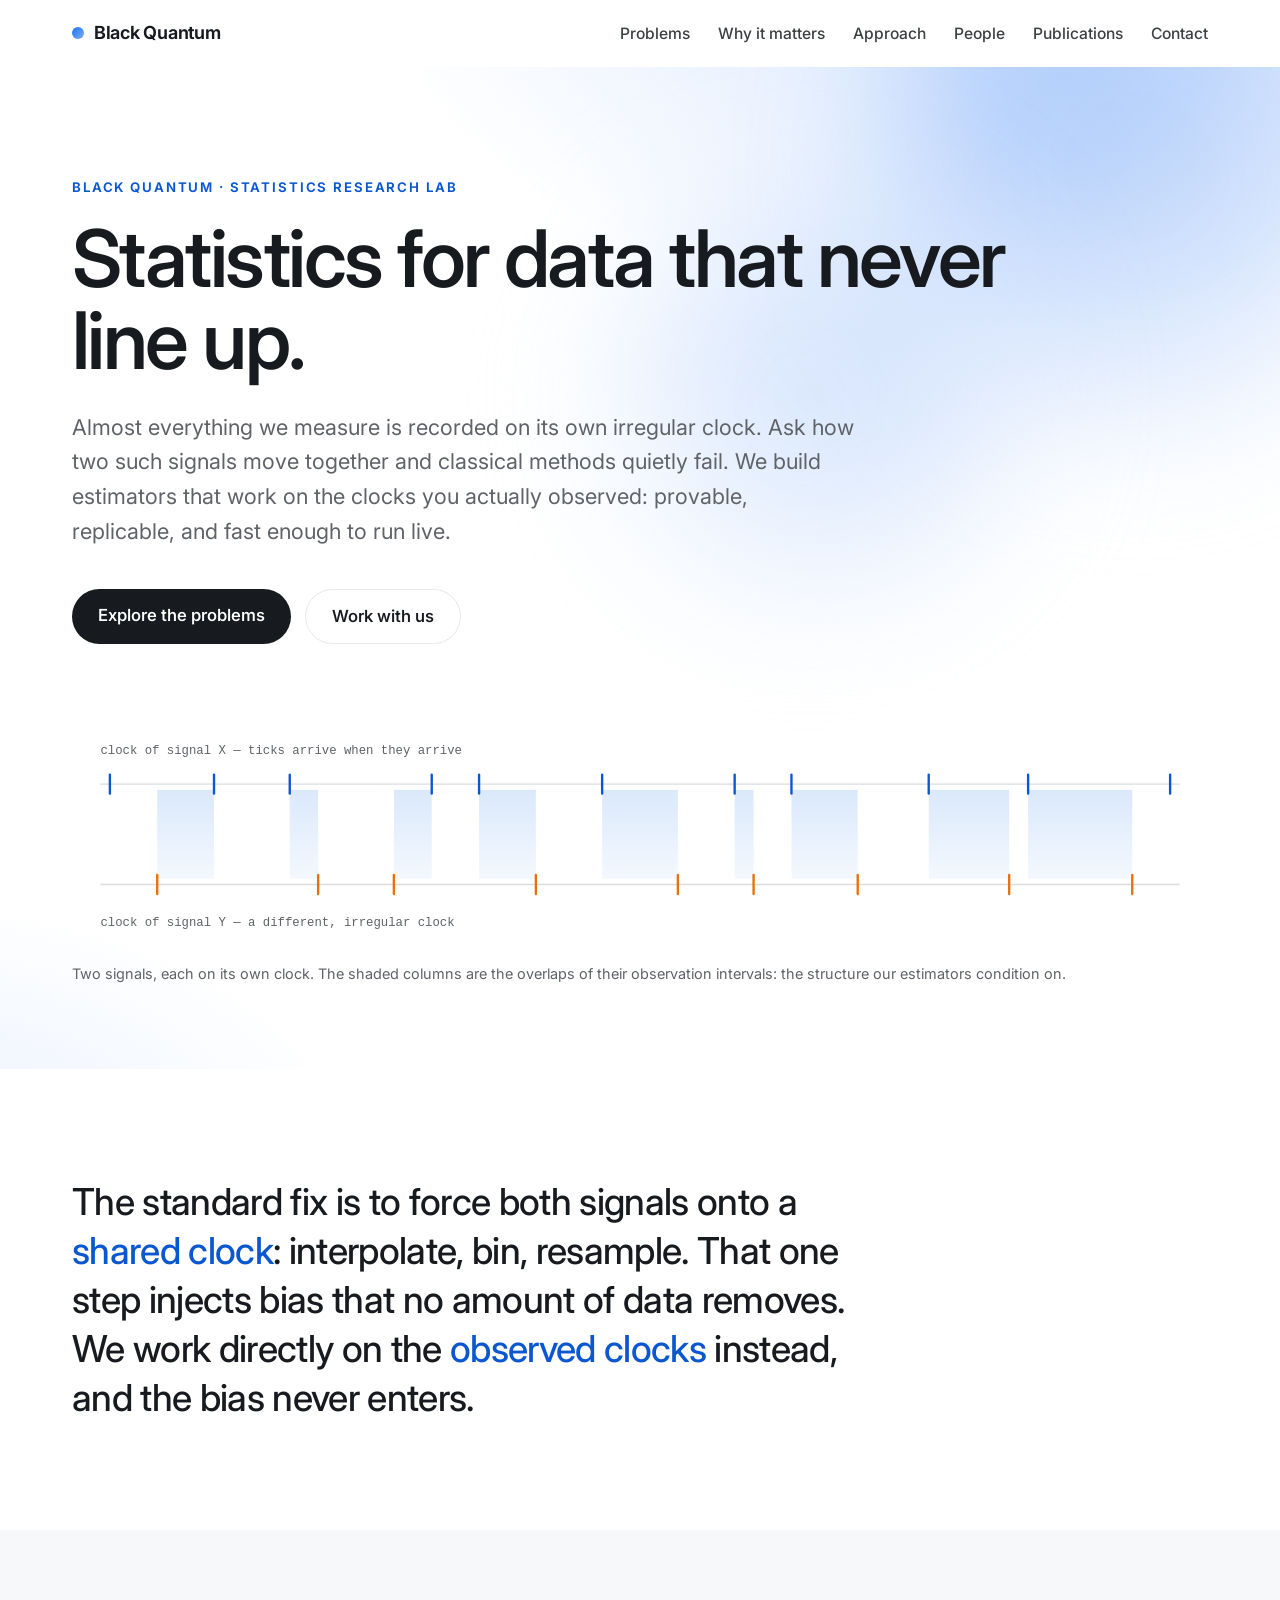
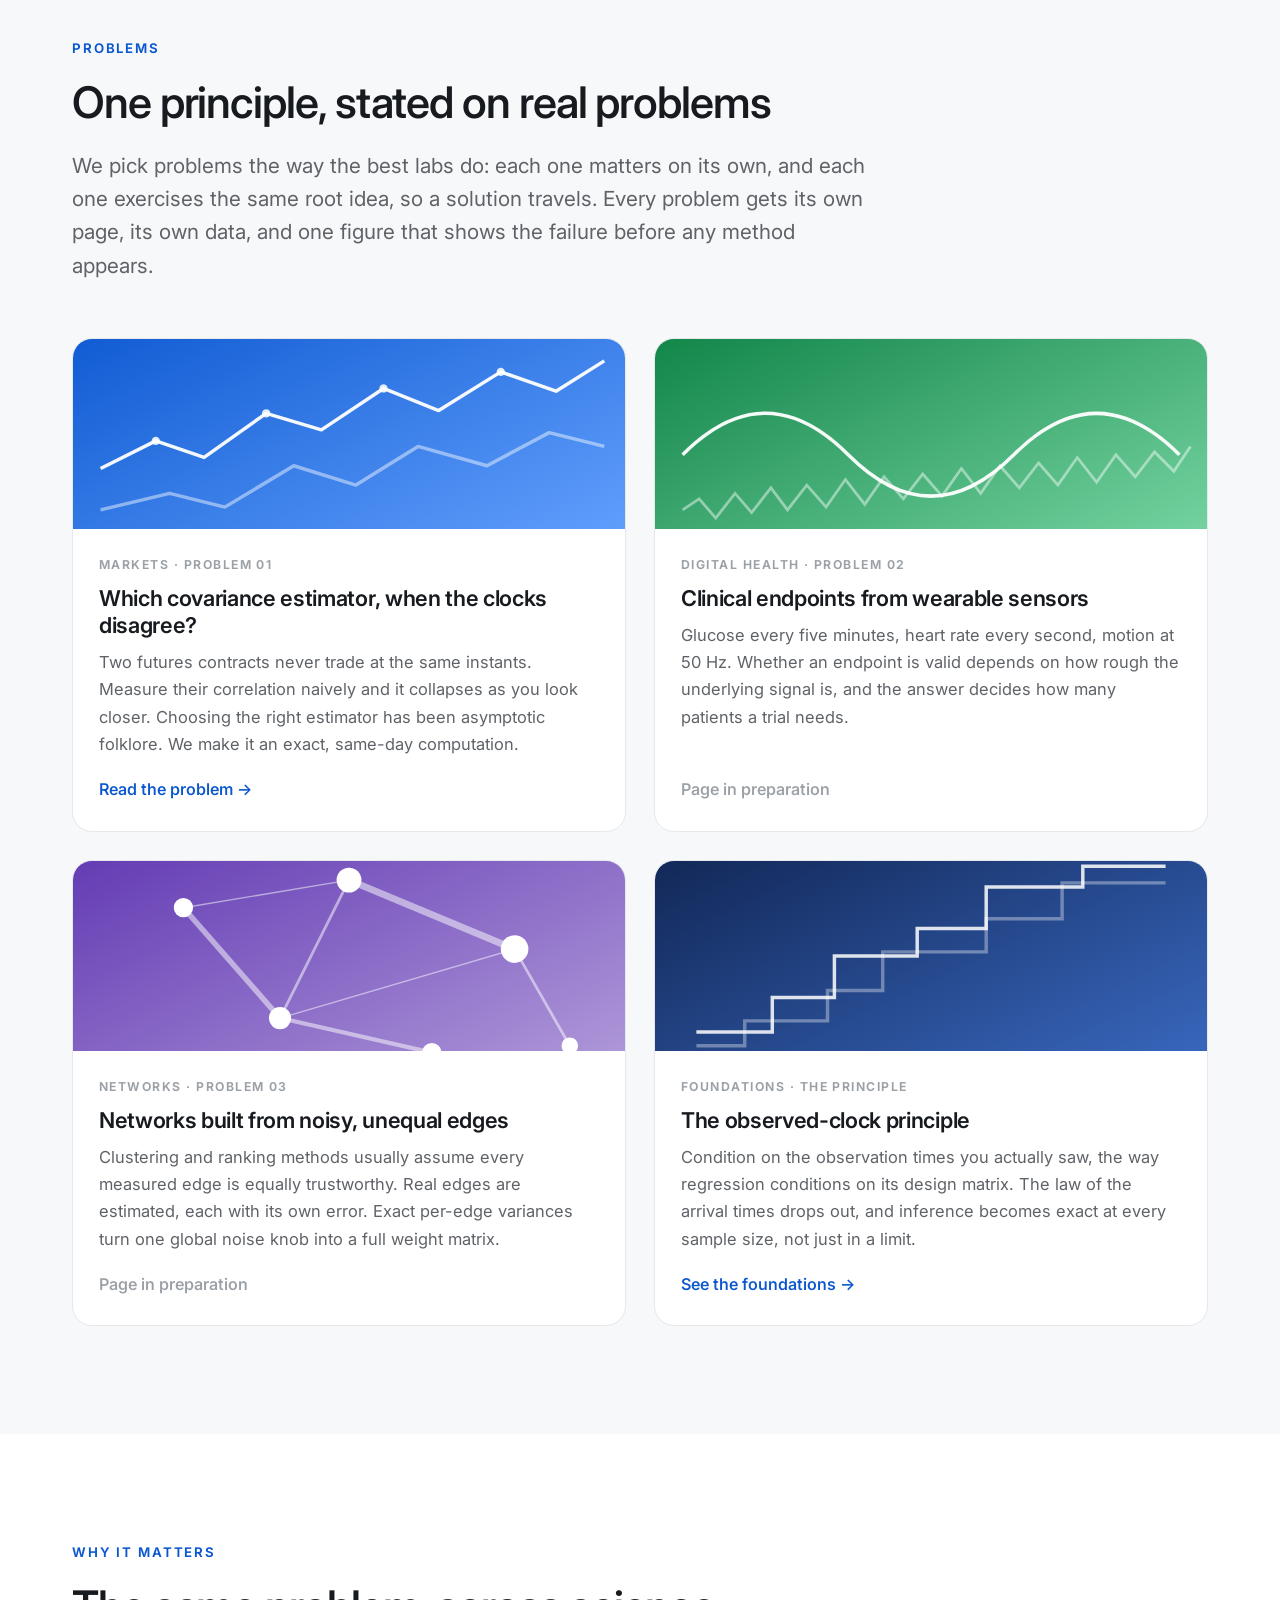
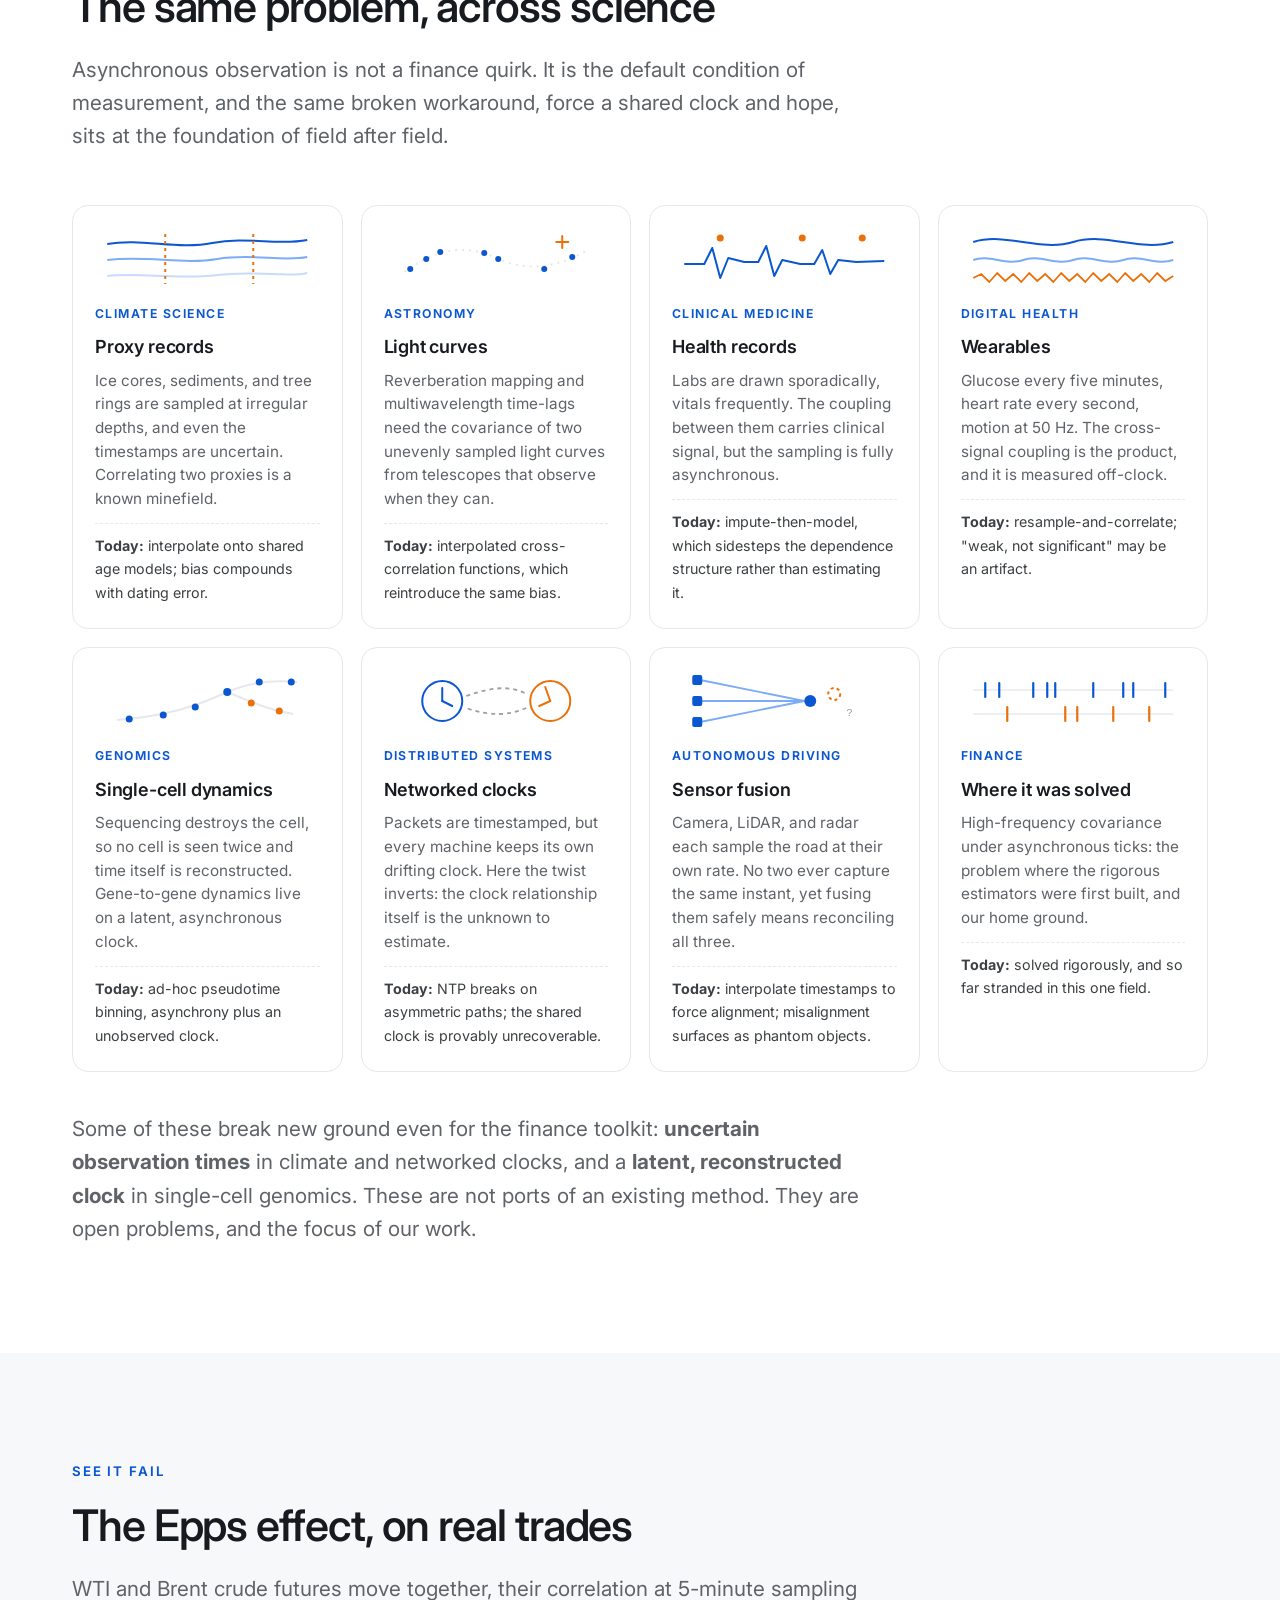
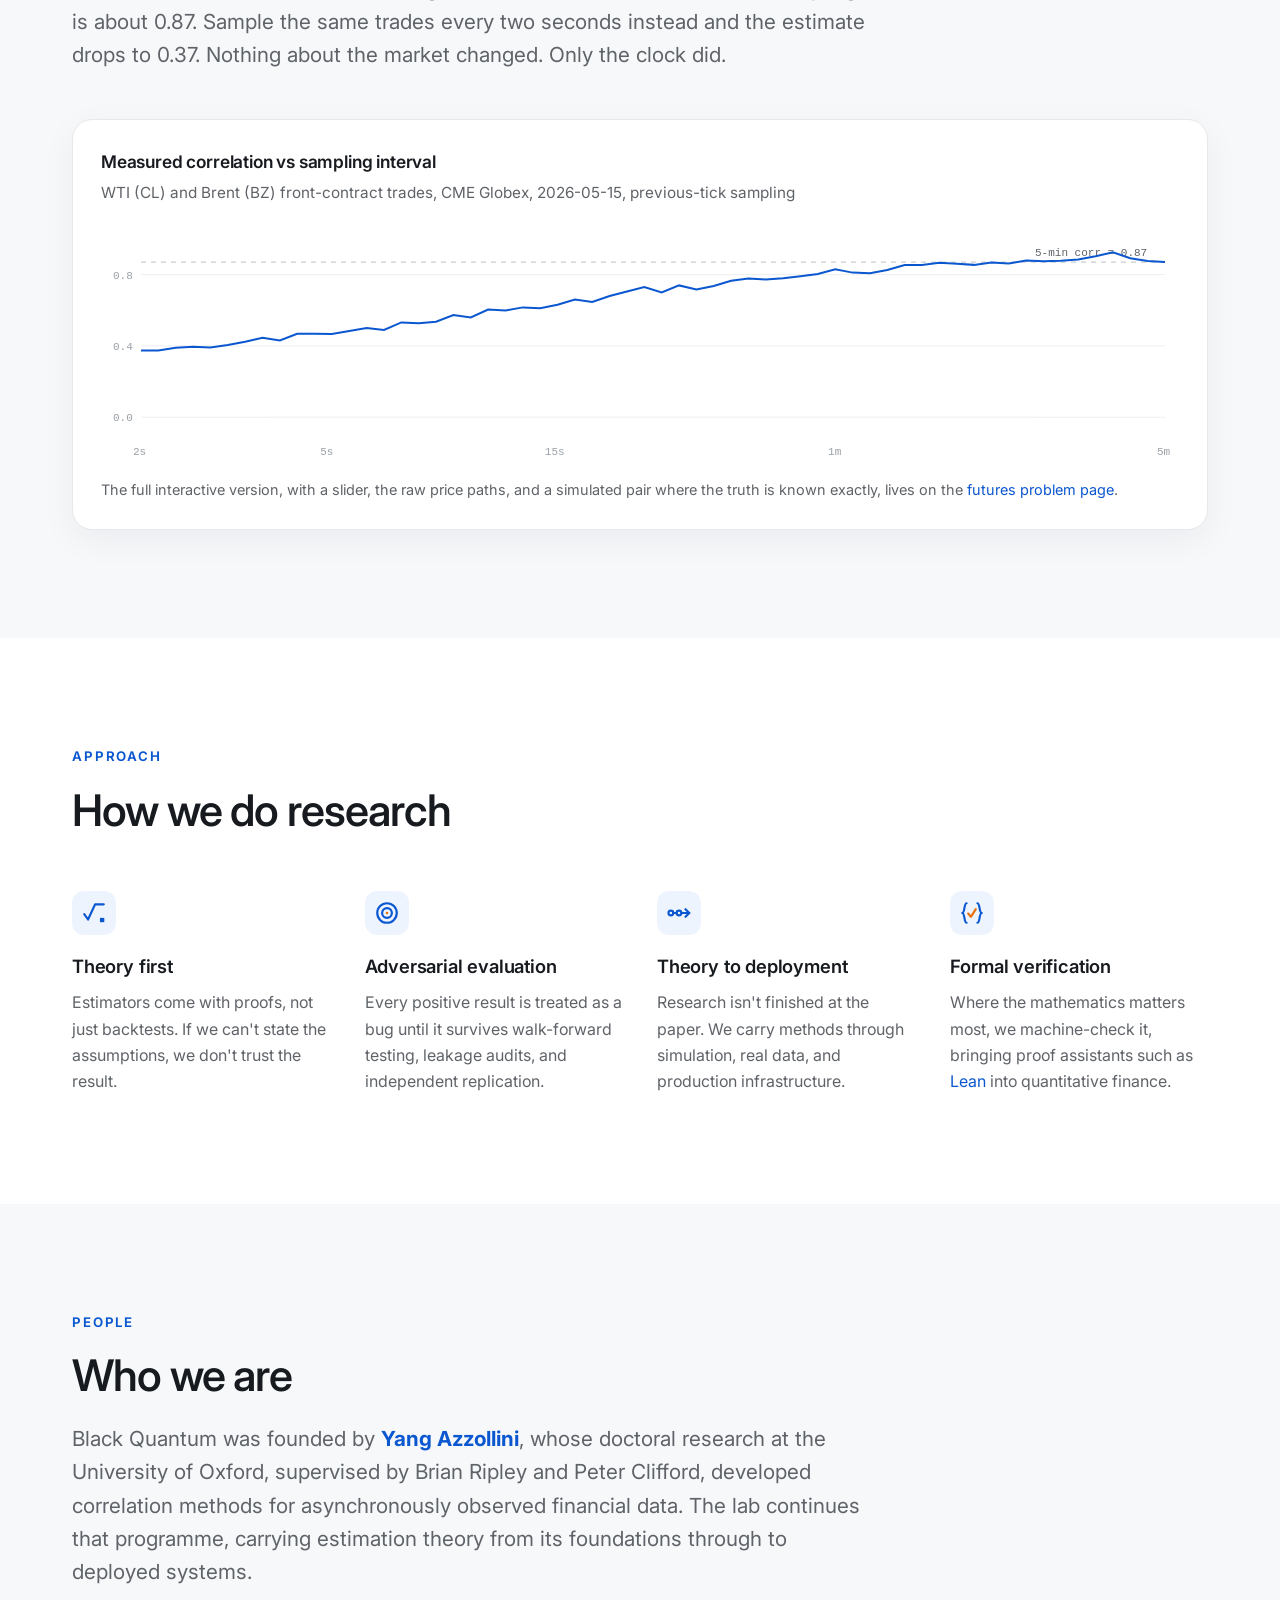
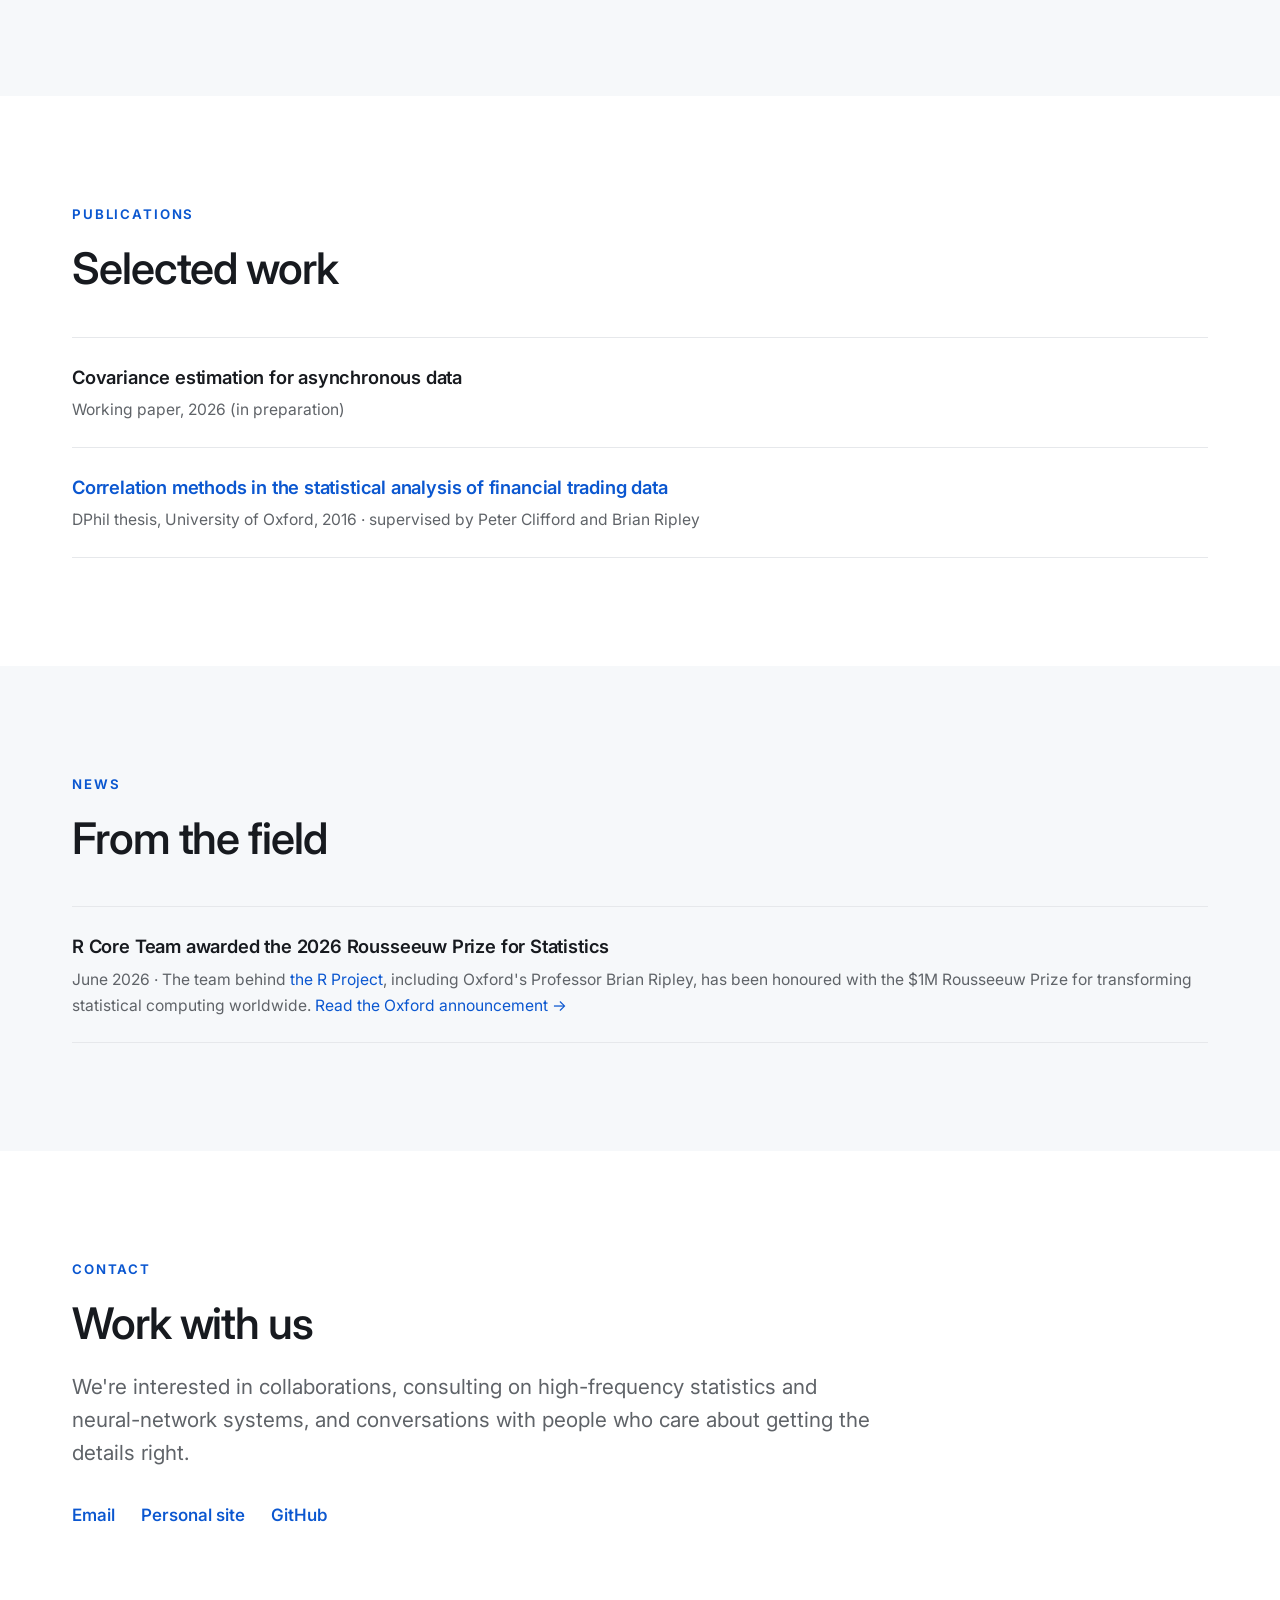
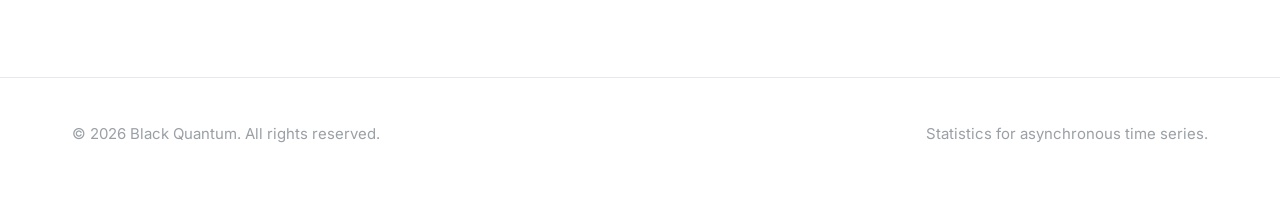
==== index.html @ 9cf01a2d "Add DeepMind-style imagery throughout Homepage: animated gradient hero, spot illustrations on all ei" ====
<!DOCTYPE html>
<html lang="en">
<head>
<meta charset="UTF-8">
<meta name="viewport" content="width=device-width, initial-scale=1.0">
<meta name="color-scheme" content="light">
<title>Black Quantum — Statistics for asynchronous time series</title>
<meta name="description" content="Black Quantum is a statistics research and deployment lab. We build estimators for data that never line up: provable, replicable, and fast enough to run live.">
<link rel="preconnect" href="https://fonts.googleapis.com">
<link rel="preconnect" href="https://fonts.gstatic.com" crossorigin>
<link href="https://fonts.googleapis.com/css2?family=Inter:wght@400;500;600;700&display=swap" rel="stylesheet">
<link rel="stylesheet" href="/style.css">
</head>
<body>

<nav class="site" id="topnav">
  <div class="bar">
    <a class="logo" href="/"><span class="dot"></span>Black Quantum</a>
    <ul>
      <li><a href="#problems">Problems</a></li>
      <li><a href="#domains">Why it matters</a></li>
      <li><a href="#approach">Approach</a></li>
      <li><a href="#people">People</a></li>
      <li><a href="#publications">Publications</a></li>
      <li><a href="#contact">Contact</a></li>
    </ul>
  </div>
</nav>

<header class="hero">
  <div class="blob b1"></div>
  <div class="blob b2"></div>
  <div class="wrap">
    <div class="kicker">Black Quantum · Statistics research lab</div>
    <h1 class="display">Statistics for data that never line up.</h1>
    <p class="sub">
      Almost everything we measure is recorded on its own irregular clock. Ask how two
      such signals move together and classical methods quietly fail. We build estimators
      that work on the clocks you actually observed: provable, replicable, and fast
      enough to run live.
    </p>
    <div class="cta-row">
      <a class="btn primary" href="#problems">Explore the problems</a>
      <a class="btn ghost" href="#contact">Work with us</a>
    </div>

    <figure class="hero-figure" aria-label="Two observation clocks with irregular ticks and their overlap structure">
      <svg viewBox="0 0 1200 250" xmlns="http://www.w3.org/2000/svg" role="img">
        <defs>
          <linearGradient id="band" x1="0" y1="0" x2="0" y2="1">
            <stop offset="0" stop-color="#1a73e8" stop-opacity="0.16"/>
            <stop offset="1" stop-color="#1a73e8" stop-opacity="0.05"/>
          </linearGradient>
        </defs>
        <!-- overlap bands (the observed design Γ) -->
        <g>
          <rect x="90"  y="78" width="60"  height="94" fill="url(#band)"/>
          <rect x="230" y="78" width="30"  height="94" fill="url(#band)"/>
          <rect x="340" y="78" width="40"  height="94" fill="url(#band)"/>
          <rect x="430" y="78" width="60"  height="94" fill="url(#band)"/>
          <rect x="560" y="78" width="80"  height="94" fill="url(#band)"/>
          <rect x="700" y="78" width="20"  height="94" fill="url(#band)"/>
          <rect x="760" y="78" width="70"  height="94" fill="url(#band)"/>
          <rect x="905" y="78" width="85"  height="94" fill="url(#band)"/>
          <rect x="1010" y="78" width="110" height="94" fill="url(#band)"/>
        </g>
        <!-- clock X -->
        <line x1="30" y1="72" x2="1170" y2="72" stroke="#dadce0" stroke-width="1.5"/>
        <g stroke="#0b57d0" stroke-width="2.5" stroke-linecap="round">
          <line x1="40" y1="62" x2="40" y2="82"/><line x1="150" y1="62" x2="150" y2="82"/>
          <line x1="230" y1="62" x2="230" y2="82"/><line x1="380" y1="62" x2="380" y2="82"/>
          <line x1="430" y1="62" x2="430" y2="82"/><line x1="560" y1="62" x2="560" y2="82"/>
          <line x1="700" y1="62" x2="700" y2="82"/><line x1="760" y1="62" x2="760" y2="82"/>
          <line x1="905" y1="62" x2="905" y2="82"/><line x1="1010" y1="62" x2="1010" y2="82"/>
          <line x1="1160" y1="62" x2="1160" y2="82"/>
        </g>
        <!-- clock Y -->
        <line x1="30" y1="178" x2="1170" y2="178" stroke="#dadce0" stroke-width="1.5"/>
        <g stroke="#e8710a" stroke-width="2.5" stroke-linecap="round">
          <line x1="90" y1="168" x2="90" y2="188"/><line x1="260" y1="168" x2="260" y2="188"/>
          <line x1="340" y1="168" x2="340" y2="188"/><line x1="490" y1="168" x2="490" y2="188"/>
          <line x1="640" y1="168" x2="640" y2="188"/><line x1="720" y1="168" x2="720" y2="188"/>
          <line x1="830" y1="168" x2="830" y2="188"/><line x1="990" y1="168" x2="990" y2="188"/>
          <line x1="1120" y1="168" x2="1120" y2="188"/>
        </g>
        <text x="30" y="40" font-size="13" fill="#5f6368" font-family="ui-monospace, Menlo, monospace">clock of signal X — ticks arrive when they arrive</text>
        <text x="30" y="222" font-size="13" fill="#5f6368" font-family="ui-monospace, Menlo, monospace">clock of signal Y — a different, irregular clock</text>
      </svg>
      <figcaption class="fig-note" style="margin-top:10px">
        Two signals, each on its own clock. The shaded columns are the overlaps of their
        observation intervals: the structure our estimators condition on.
      </figcaption>
    </figure>
  </div>
</header>

<main>

  <section class="block" id="mission">
    <div class="wrap">
      <p class="statement reveal">
        The standard fix is to force both signals onto a
        <span class="hl">shared clock</span>: interpolate, bin, resample.
        That one step injects bias that no amount of data removes.
        We work directly on the <span class="hl">observed clocks</span> instead,
        and the bias never enters.
      </p>
    </div>
  </section>

  <section class="block tint" id="problems">
    <div class="wrap">
      <div class="kicker reveal">Problems</div>
      <h2 class="section reveal">One principle, stated on real problems</h2>
      <p class="lede reveal">
        We pick problems the way the best labs do: each one matters on its own, and each
        one exercises the same root idea, so a solution travels. Every problem gets its
        own page, its own data, and one figure that shows the failure before any method
        appears.
      </p>
      <div class="problem-grid reveal-group">

        <a class="problem-card" href="/problems/futures.html">
          <div class="art">
            <svg viewBox="0 0 400 190" xmlns="http://www.w3.org/2000/svg" preserveAspectRatio="xMidYMid slice">
              <defs><linearGradient id="pa1" x1="0" y1="0" x2="1" y2="1">
                <stop offset="0" stop-color="#0b57d0"/><stop offset="1" stop-color="#66a3ff"/>
              </linearGradient></defs>
              <rect width="400" height="190" fill="url(#pa1)"/>
              <polyline points="20,120 60,100 95,112 140,80 180,92 225,62 265,78 310,50 350,64 385,42"
                fill="none" stroke="rgba(255,255,255,0.95)" stroke-width="2.5" stroke-linejoin="round"/>
              <polyline points="20,150 70,138 110,148 160,118 205,132 250,104 300,118 345,94 385,104"
                fill="none" stroke="rgba(255,255,255,0.45)" stroke-width="2.5" stroke-linejoin="round"/>
              <g fill="rgba(255,255,255,0.85)">
                <circle cx="60" cy="100" r="3"/><circle cx="140" cy="80" r="3"/>
                <circle cx="225" cy="62" r="3"/><circle cx="310" cy="50" r="3"/>
              </g>
            </svg>
          </div>
          <div class="body">
            <div class="tag">Markets · Problem 01</div>
            <h3>Which covariance estimator, when the clocks disagree?</h3>
            <p>Two futures contracts never trade at the same instants. Measure their
            correlation naively and it collapses as you look closer. Choosing the right
            estimator has been asymptotic folklore. We make it an exact, same-day computation.</p>
            <div class="go">Read the problem →</div>
          </div>
        </a>

        <a class="problem-card" href="#contact">
          <div class="art">
            <svg viewBox="0 0 400 190" xmlns="http://www.w3.org/2000/svg" preserveAspectRatio="xMidYMid slice">
              <defs><linearGradient id="pa2" x1="0" y1="0" x2="1" y2="1">
                <stop offset="0" stop-color="#0b8043"/><stop offset="1" stop-color="#7bd8a6"/>
              </linearGradient></defs>
              <rect width="400" height="190" fill="url(#pa2)"/>
              <path d="M20,110 C60,70 100,70 140,110 C180,150 220,150 260,110 C300,70 340,70 380,110"
                fill="none" stroke="rgba(255,255,255,0.95)" stroke-width="2.5"/>
              <polyline points="20,150 32,142 44,156 58,138 70,152 84,134 96,150 110,132 124,148 138,128 152,146 166,126 180,142 194,124 208,140 222,120 236,138 250,118 264,134 278,116 292,132 306,112 320,130 334,110 348,126 362,108 376,122 388,104"
                fill="none" stroke="rgba(255,255,255,0.45)" stroke-width="2"/>
            </svg>
          </div>
          <div class="body">
            <div class="tag">Digital health · Problem 02</div>
            <h3>Clinical endpoints from wearable sensors</h3>
            <p>Glucose every five minutes, heart rate every second, motion at 50 Hz.
            Whether an endpoint is valid depends on how rough the underlying signal is,
            and the answer decides how many patients a trial needs.</p>
            <div class="go soon">Page in preparation</div>
          </div>
        </a>

        <a class="problem-card" href="#contact">
          <div class="art">
            <svg viewBox="0 0 400 190" xmlns="http://www.w3.org/2000/svg" preserveAspectRatio="xMidYMid slice">
              <defs><linearGradient id="pa3" x1="0" y1="0" x2="1" y2="1">
                <stop offset="0" stop-color="#5e35b1"/><stop offset="1" stop-color="#b39ddb"/>
              </linearGradient></defs>
              <rect width="400" height="190" fill="url(#pa3)"/>
              <g stroke="rgba(255,255,255,0.5)">
                <line x1="80" y1="60" x2="200" y2="40" stroke-width="1"/>
                <line x1="80" y1="60" x2="150" y2="140" stroke-width="4"/>
                <line x1="200" y1="40" x2="150" y2="140" stroke-width="2"/>
                <line x1="200" y1="40" x2="320" y2="90" stroke-width="5"/>
                <line x1="150" y1="140" x2="320" y2="90" stroke-width="1"/>
                <line x1="320" y1="90" x2="360" y2="160" stroke-width="2"/>
                <line x1="150" y1="140" x2="260" y2="165" stroke-width="3"/>
              </g>
              <g fill="#fff">
                <circle cx="80" cy="60" r="7"/><circle cx="200" cy="40" r="9"/>
                <circle cx="150" cy="140" r="8"/><circle cx="320" cy="90" r="10"/>
                <circle cx="360" cy="160" r="6"/><circle cx="260" cy="165" r="7"/>
              </g>
            </svg>
          </div>
          <div class="body">
            <div class="tag">Networks · Problem 03</div>
            <h3>Networks built from noisy, unequal edges</h3>
            <p>Clustering and ranking methods usually assume every measured edge is equally
            trustworthy. Real edges are estimated, each with its own error. Exact per-edge
            variances turn one global noise knob into a full weight matrix.</p>
            <div class="go soon">Page in preparation</div>
          </div>
        </a>

        <a class="problem-card" href="#publications">
          <div class="art">
            <svg viewBox="0 0 400 190" xmlns="http://www.w3.org/2000/svg" preserveAspectRatio="xMidYMid slice">
              <defs><linearGradient id="pa4" x1="0" y1="0" x2="1" y2="1">
                <stop offset="0" stop-color="#0f2350"/><stop offset="1" stop-color="#3b6bc4"/>
              </linearGradient></defs>
              <rect width="400" height="190" fill="url(#pa4)"/>
              <g fill="none" stroke="rgba(255,255,255,0.85)" stroke-width="2.5">
                <path d="M30,150 h55 v-25 h45 v-30 h60 v-20 h50 v-30 h70 v-15 h60"/>
              </g>
              <g fill="none" stroke="rgba(255,255,255,0.35)" stroke-width="2.5">
                <path d="M30,160 h35 v-18 h60 v-22 h40 v-28 h75 v-24 h55 v-26 h75"/>
              </g>
            </svg>
          </div>
          <div class="body">
            <div class="tag">Foundations · The principle</div>
            <h3>The observed-clock principle</h3>
            <p>Condition on the observation times you actually saw, the way regression
            conditions on its design matrix. The law of the arrival times drops out, and
            inference becomes exact at every sample size, not just in a limit.</p>
            <div class="go">See the foundations →</div>
          </div>
        </a>

      </div>
    </div>
  </section>

  <section class="block" id="domains">
    <div class="wrap">
      <div class="kicker reveal">Why it matters</div>
      <h2 class="section reveal">The same problem, across science</h2>
      <p class="lede reveal">
        Asynchronous observation is not a finance quirk. It is the default condition of
        measurement, and the same broken workaround, force a shared clock and hope, sits
        at the foundation of field after field.
      </p>
      <div class="tile-grid reveal-group">
        <div class="tile">
          <div class="spot"><svg viewBox="0 0 200 62" xmlns="http://www.w3.org/2000/svg">
            <path d="M0,16 C35,10 70,22 105,15 C140,8 170,18 200,12" fill="none" stroke="#0b57d0" stroke-width="2"/>
            <path d="M0,32 C40,27 75,37 110,31 C145,25 175,34 200,29" fill="none" stroke="#7cacf8" stroke-width="2"/>
            <path d="M0,48 C30,44 70,52 110,47 C150,42 180,50 200,45" fill="none" stroke="#c7dbfc" stroke-width="2"/>
            <line x1="58" y1="6" x2="58" y2="56" stroke="#e8710a" stroke-width="2" stroke-dasharray="3 4"/>
            <line x1="146" y1="6" x2="146" y2="56" stroke="#e8710a" stroke-width="2" stroke-dasharray="3 4"/>
          </svg></div>
          <span class="field">Climate science</span>
          <h3>Proxy records</h3>
          <p>Ice cores, sediments, and tree rings are sampled at irregular depths, and even
          the timestamps are uncertain. Correlating two proxies is a known minefield.</p>
          <div class="fails"><b>Today:</b> interpolate onto shared age models; bias compounds with dating error.</div>
        </div>
        <div class="tile">
          <div class="spot"><svg viewBox="0 0 200 62" xmlns="http://www.w3.org/2000/svg">
            <path d="M8,44 C40,20 70,16 100,30 C130,44 160,40 192,22" fill="none" stroke="#e6e8eb" stroke-width="2" stroke-dasharray="2 5"/>
            <g fill="#0b57d0">
              <circle cx="14" cy="41" r="3"/><circle cx="30" cy="31" r="3"/><circle cx="44" cy="24" r="3"/>
              <circle cx="88" cy="25" r="3"/><circle cx="102" cy="31" r="3"/>
              <circle cx="148" cy="41" r="3"/><circle cx="176" cy="29" r="3"/>
            </g>
            <g stroke="#e8710a" stroke-width="2" stroke-linecap="round">
              <line x1="166" y1="8" x2="166" y2="20"/><line x1="160" y1="14" x2="172" y2="14"/>
            </g>
          </svg></div>
          <span class="field">Astronomy</span>
          <h3>Light curves</h3>
          <p>Reverberation mapping and multiwavelength time-lags need the covariance of two
          unevenly sampled light curves from telescopes that observe when they can.</p>
          <div class="fails"><b>Today:</b> interpolated cross-correlation functions, which reintroduce the same bias.</div>
        </div>
        <div class="tile">
          <div class="spot"><svg viewBox="0 0 200 62" xmlns="http://www.w3.org/2000/svg">
            <polyline points="0,36 20,36 28,20 36,50 44,30 60,34 74,34 82,18 90,48 98,32 116,36 130,36 138,22 146,46 154,32 172,34 200,33"
              fill="none" stroke="#0b57d0" stroke-width="2" stroke-linejoin="round"/>
            <g fill="#e8710a">
              <circle cx="36" cy="10" r="3.5"/><circle cx="118" cy="10" r="3.5"/><circle cx="178" cy="10" r="3.5"/>
            </g>
          </svg></div>
          <span class="field">Clinical medicine</span>
          <h3>Health records</h3>
          <p>Labs are drawn sporadically, vitals frequently. The coupling between them
          carries clinical signal, but the sampling is fully asynchronous.</p>
          <div class="fails"><b>Today:</b> impute-then-model, which sidesteps the dependence structure rather than estimating it.</div>
        </div>
        <div class="tile">
          <div class="spot"><svg viewBox="0 0 200 62" xmlns="http://www.w3.org/2000/svg">
            <path d="M0,14 C33,4 66,24 100,14 C133,4 166,24 200,14" fill="none" stroke="#0b57d0" stroke-width="2"/>
            <path d="M0,32 C16,26 33,38 50,32 C66,26 83,38 100,32 C116,26 133,38 150,32 C166,26 183,38 200,32" fill="none" stroke="#7cacf8" stroke-width="2"/>
            <polyline points="0,50 8,46 16,54 24,45 32,53 40,46 48,54 56,45 64,53 72,46 80,54 88,45 96,53 104,46 112,54 120,45 128,53 136,46 144,54 152,45 160,53 168,46 176,54 184,45 192,53 200,48"
              fill="none" stroke="#e8710a" stroke-width="1.8"/>
          </svg></div>
          <span class="field">Digital health</span>
          <h3>Wearables</h3>
          <p>Glucose every five minutes, heart rate every second, motion at 50 Hz. The
          cross-signal coupling is the product, and it is measured off-clock.</p>
          <div class="fails"><b>Today:</b> resample-and-correlate; "weak, not significant" may be an artifact.</div>
        </div>
        <div class="tile">
          <div class="spot"><svg viewBox="0 0 200 62" xmlns="http://www.w3.org/2000/svg">
            <path d="M10,50 C60,46 90,36 120,22 C140,13 165,10 190,12" fill="none" stroke="#e6e8eb" stroke-width="2"/>
            <path d="M120,22 C140,30 160,40 186,44" fill="none" stroke="#e6e8eb" stroke-width="2"/>
            <g fill="#0b57d0">
              <circle cx="22" cy="49" r="3.5"/><circle cx="56" cy="45" r="3.5"/><circle cx="88" cy="37" r="3.5"/>
              <circle cx="120" cy="22" r="4"/><circle cx="152" cy="12" r="3.5"/><circle cx="184" cy="12" r="3.5"/>
            </g>
            <g fill="#e8710a">
              <circle cx="144" cy="33" r="3.5"/><circle cx="172" cy="41" r="3.5"/>
            </g>
          </svg></div>
          <span class="field">Genomics</span>
          <h3>Single-cell dynamics</h3>
          <p>Sequencing destroys the cell, so no cell is seen twice and time itself is
          reconstructed. Gene-to-gene dynamics live on a latent, asynchronous clock.</p>
          <div class="fails"><b>Today:</b> ad-hoc pseudotime binning, asynchrony plus an unobserved clock.</div>
        </div>
        <div class="tile">
          <div class="spot"><svg viewBox="0 0 200 62" xmlns="http://www.w3.org/2000/svg">
            <circle cx="46" cy="31" r="20" fill="none" stroke="#0b57d0" stroke-width="2"/>
            <line x1="46" y1="31" x2="46" y2="18" stroke="#0b57d0" stroke-width="2" stroke-linecap="round"/>
            <line x1="46" y1="31" x2="56" y2="36" stroke="#0b57d0" stroke-width="2" stroke-linecap="round"/>
            <circle cx="154" cy="31" r="20" fill="none" stroke="#e8710a" stroke-width="2"/>
            <line x1="154" y1="31" x2="149" y2="17" stroke="#e8710a" stroke-width="2" stroke-linecap="round"/>
            <line x1="154" y1="31" x2="143" y2="36" stroke="#e8710a" stroke-width="2" stroke-linecap="round"/>
            <path d="M70,26 C98,16 116,16 130,24" fill="none" stroke="#9aa0a6" stroke-width="1.8" stroke-dasharray="4 4"/>
            <path d="M130,38 C112,46 92,46 70,38" fill="none" stroke="#9aa0a6" stroke-width="1.8" stroke-dasharray="4 4"/>
          </svg></div>
          <span class="field">Distributed systems</span>
          <h3>Networked clocks</h3>
          <p>Packets are timestamped, but every machine keeps its own drifting clock. Here
          the twist inverts: the clock relationship itself is the unknown to estimate.</p>
          <div class="fails"><b>Today:</b> NTP breaks on asymmetric paths; the shared clock is provably unrecoverable.</div>
        </div>
        <div class="tile">
          <div class="spot"><svg viewBox="0 0 200 62" xmlns="http://www.w3.org/2000/svg">
            <g stroke="#7cacf8" stroke-width="1.8">
              <line x1="16" y1="10" x2="120" y2="31"/><line x1="16" y1="31" x2="120" y2="31"/><line x1="16" y1="52" x2="120" y2="31"/>
            </g>
            <g fill="#0b57d0">
              <rect x="8" y="5" width="10" height="10" rx="2"/>
              <rect x="8" y="26" width="10" height="10" rx="2"/>
              <rect x="8" y="47" width="10" height="10" rx="2"/>
            </g>
            <circle cx="126" cy="31" r="6" fill="#0b57d0"/>
            <circle cx="150" cy="24" r="6" fill="none" stroke="#e8710a" stroke-width="2" stroke-dasharray="3 3"/>
            <text x="162" y="46" font-size="11" fill="#9aa0a6" font-family="ui-monospace, Menlo, monospace">?</text>
          </svg></div>
          <span class="field">Autonomous driving</span>
          <h3>Sensor fusion</h3>
          <p>Camera, LiDAR, and radar each sample the road at their own rate. No two ever
          capture the same instant, yet fusing them safely means reconciling all three.</p>
          <div class="fails"><b>Today:</b> interpolate timestamps to force alignment; misalignment surfaces as phantom objects.</div>
        </div>
        <div class="tile">
          <div class="spot"><svg viewBox="0 0 200 62" xmlns="http://www.w3.org/2000/svg">
            <line x1="0" y1="20" x2="200" y2="20" stroke="#e6e8eb" stroke-width="1.5"/>
            <line x1="0" y1="44" x2="200" y2="44" stroke="#e6e8eb" stroke-width="1.5"/>
            <g stroke="#0b57d0" stroke-width="2.2" stroke-linecap="round">
              <line x1="12" y1="13" x2="12" y2="27"/><line x1="26" y1="13" x2="26" y2="27"/><line x1="60" y1="13" x2="60" y2="27"/>
              <line x1="74" y1="13" x2="74" y2="27"/><line x1="82" y1="13" x2="82" y2="27"/><line x1="120" y1="13" x2="120" y2="27"/>
              <line x1="150" y1="13" x2="150" y2="27"/><line x1="160" y1="13" x2="160" y2="27"/><line x1="192" y1="13" x2="192" y2="27"/>
            </g>
            <g stroke="#e8710a" stroke-width="2.2" stroke-linecap="round">
              <line x1="34" y1="37" x2="34" y2="51"/><line x1="92" y1="37" x2="92" y2="51"/><line x1="104" y1="37" x2="104" y2="51"/>
              <line x1="140" y1="37" x2="140" y2="51"/><line x1="176" y1="37" x2="176" y2="51"/>
            </g>
          </svg></div>
          <span class="field">Finance</span>
          <h3>Where it was solved</h3>
          <p>High-frequency covariance under asynchronous ticks: the problem where the
          rigorous estimators were first built, and our home ground.</p>
          <div class="fails"><b>Today:</b> solved rigorously, and so far stranded in this one field.</div>
        </div>
      </div>
      <p class="lede reveal" style="margin-top:40px; margin-bottom:0;">
        Some of these break new ground even for the finance toolkit: <strong>uncertain
        observation times</strong> in climate and networked clocks, and a <strong>latent,
        reconstructed clock</strong> in single-cell genomics. These are not ports of an
        existing method. They are open problems, and the focus of our work.
      </p>
    </div>
  </section>

  <section class="block tint" id="demo">
    <div class="wrap">
      <div class="kicker reveal">See it fail</div>
      <h2 class="section reveal">The Epps effect, on real trades</h2>
      <p class="lede reveal">
        WTI and Brent crude futures move together, their correlation at 5-minute sampling
        is about 0.87. Sample the same trades every two seconds instead and the estimate
        drops to 0.37. Nothing about the market changed. Only the clock did.
      </p>
      <div class="figure-card reveal">
        <div class="fig-title">Measured correlation vs sampling interval</div>
        <div class="fig-sub">WTI (CL) and Brent (BZ) front-contract trades, CME Globex, 2026-05-15, previous-tick sampling</div>
        <canvas id="teaser" style="width:100%; height:240px; display:block; margin-top:18px;"></canvas>
        <div class="fig-note">
          The full interactive version, with a slider, the raw price paths, and a simulated
          pair where the truth is known exactly, lives on the
          <a href="/problems/futures.html">futures problem page</a>.
        </div>
      </div>
    </div>
  </section>

  <section class="block" id="approach">
    <div class="wrap">
      <div class="kicker reveal">Approach</div>
      <h2 class="section reveal">How we do research</h2>
      <div class="principles">
        <div class="principle reveal">
          <div class="icon"><svg viewBox="0 0 24 24" xmlns="http://www.w3.org/2000/svg" fill="none" stroke="#0b57d0" stroke-width="2" stroke-linecap="round" stroke-linejoin="round">
            <path d="M3 13 l3.5 5 L13 4 h8"/>
            <rect x="17.5" y="16.5" width="4" height="4" fill="#0b57d0" stroke="none"/>
          </svg></div>
          <h3>Theory first</h3>
          <p>Estimators come with proofs, not just backtests. If we can't state the
          assumptions, we don't trust the result.</p>
        </div>
        <div class="principle reveal">
          <div class="icon"><svg viewBox="0 0 24 24" xmlns="http://www.w3.org/2000/svg" fill="none" stroke="#0b57d0" stroke-width="2" stroke-linecap="round">
            <circle cx="12" cy="12" r="9"/>
            <circle cx="12" cy="12" r="4.5"/>
            <circle cx="12" cy="12" r="1.2" fill="#e8710a" stroke="none"/>
          </svg></div>
          <h3>Adversarial evaluation</h3>
          <p>Every positive result is treated as a bug until it survives walk-forward
          testing, leakage audits, and independent replication.</p>
        </div>
        <div class="principle reveal">
          <div class="icon"><svg viewBox="0 0 24 24" xmlns="http://www.w3.org/2000/svg" fill="none" stroke="#0b57d0" stroke-width="2" stroke-linecap="round">
            <circle cx="4.5" cy="12" r="2.2"/>
            <circle cx="12" cy="12" r="2.2"/>
            <line x1="6.7" y1="12" x2="9.8" y2="12"/>
            <line x1="14.2" y1="12" x2="21" y2="12"/>
            <path d="M18 8.5 L21.5 12 L18 15.5"/>
          </svg></div>
          <h3>Theory to deployment</h3>
          <p>Research isn't finished at the paper. We carry methods through simulation,
          real data, and production infrastructure.</p>
        </div>
        <div class="principle reveal">
          <div class="icon"><svg viewBox="0 0 24 24" xmlns="http://www.w3.org/2000/svg" fill="none" stroke="#0b57d0" stroke-width="2" stroke-linecap="round" stroke-linejoin="round">
            <path d="M7 3 C4.5 3 5.5 12 3 12 C5.5 12 4.5 21 7 21"/>
            <path d="M17 3 C19.5 3 18.5 12 21 12 C18.5 12 19.5 21 17 21"/>
            <path d="M8.5 12.5 L11 15.5 L15.5 8.5" stroke="#e8710a"/>
          </svg></div>
          <h3>Formal verification</h3>
          <p>Where the mathematics matters most, we machine-check it, bringing proof
          assistants such as <a href="https://lean-lang.org/">Lean</a> into
          quantitative finance.</p>
        </div>
      </div>
    </div>
  </section>

  <section class="block tint" id="people">
    <div class="wrap">
      <div class="kicker reveal">People</div>
      <h2 class="section reveal">Who we are</h2>
      <p class="lede reveal" style="margin-bottom:0;">
        Black Quantum was founded by
        <a href="https://yang-azzollini.com"><strong>Yang Azzollini</strong></a>, whose
        doctoral research at the University of Oxford, supervised by Brian Ripley and
        Peter Clifford, developed correlation methods for asynchronously observed
        financial data. The lab continues that programme, carrying estimation theory from
        its foundations through to deployed systems.
      </p>
    </div>
  </section>

  <section class="block" id="publications">
    <div class="wrap">
      <div class="kicker reveal">Publications</div>
      <h2 class="section reveal">Selected work</h2>
      <ul class="pubs">
        <li class="reveal">
          <span class="title">Covariance estimation for asynchronous data</span>
          <span class="venue">Working paper, 2026 (in preparation)</span>
        </li>
        <li class="reveal">
          <span class="title"><a href="https://ora.ox.ac.uk/objects/uuid:e0279f41-c83f-4514-bb69-f49bb4159822">Correlation methods in the statistical analysis of financial trading data</a></span>
          <span class="venue">DPhil thesis, University of Oxford, 2016 · supervised by Peter Clifford and Brian Ripley</span>
        </li>
      </ul>
    </div>
  </section>

  <section class="block tint" id="news">
    <div class="wrap">
      <div class="kicker reveal">News</div>
      <h2 class="section reveal">From the field</h2>
      <ul class="pubs">
        <li class="reveal">
          <span class="title">R Core Team awarded the 2026 Rousseeuw Prize for Statistics</span>
          <span class="venue">June 2026 · The team behind <a href="https://www.r-project.org/">the R Project</a>,
          including Oxford's Professor Brian Ripley, has been honoured with the $1M Rousseeuw Prize for
          transforming statistical computing worldwide.
          <a href="https://www.mpls.ox.ac.uk/latest/news/oxford-statistician-co-awarded-1-million-rousseeuw-prize-for-the-r-project">Read the Oxford announcement →</a></span>
        </li>
      </ul>
    </div>
  </section>

  <section class="block" id="contact">
    <div class="wrap">
      <div class="kicker reveal">Contact</div>
      <h2 class="section reveal">Work with us</h2>
      <p class="lede reveal">
        We're interested in collaborations, consulting on high-frequency statistics and
        neural-network systems, and conversations with people who care about getting the
        details right.
      </p>
      <div class="contact-links reveal">
        <a href="mailto:yang.azzollini@blackquantumgroup.com">Email</a>
        <a href="https://yang-azzollini.com">Personal site</a>
        <a href="https://github.com/ChubbyFaceEuler">GitHub</a>
      </div>
    </div>
  </section>

</main>

<footer class="site">
  <div class="wrap">
    <span>&copy; 2026 Black Quantum. All rights reserved.</span>
    <span>Statistics for asynchronous time series.</span>
  </div>
</footer>

<script src="/epps-data.js"></script>
<script>
(function () {
  /* nav border on scroll */
  var nav = document.getElementById('topnav');
  addEventListener('scroll', function () {
    nav.classList.toggle('scrolled', scrollY > 8);
  }, { passive: true });

  /* scroll reveal */
  var reduced = matchMedia('(prefers-reduced-motion: reduce)').matches;
  var els = document.querySelectorAll('.reveal, .reveal-group');
  if (reduced) { els.forEach(function (el) { el.classList.add('in'); }); }
  else {
    var io = new IntersectionObserver(function (entries) {
      entries.forEach(function (e) {
        if (e.isIntersecting) { e.target.classList.add('in'); io.unobserve(e.target); }
      });
    }, { threshold: 0.12 });
    els.forEach(function (el) { io.observe(el); });
  }

  /* static teaser: real Epps curve */
  var canvas = document.getElementById('teaser');
  if (!canvas || !canvas.getContext || typeof REAL_EPPS_DATA === 'undefined') return;
  var ctx = canvas.getContext('2d');
  var R = REAL_EPPS_DATA;
  var H_MIN = R.hs[0], H_MAX = R.hs[R.hs.length - 1];

  function fmtH(h) { return h < 60 ? Math.round(h) + 's' : (h / 60).toFixed(1).replace(/\.0$/, '') + 'm'; }

  function draw() {
    var dpr = Math.min(devicePixelRatio || 1, 2);
    var W = canvas.clientWidth, H = canvas.clientHeight;
    if (W < 10) return;
    canvas.width = W * dpr; canvas.height = H * dpr;
    ctx.setTransform(dpr, 0, 0, dpr, 0, 0);
    ctx.clearRect(0, 0, W, H);

    var px0 = 40, px1 = W - 14, py0 = 16, py1 = H - 28;
    var xOf = function (h) { return px0 + (Math.log(h) - Math.log(H_MIN)) / (Math.log(H_MAX) - Math.log(H_MIN)) * (px1 - px0); };
    var yOf = function (c) { return py1 - (c + 0.1) / 1.1 * (py1 - py0); };

    ctx.font = '11px ui-monospace, Menlo, monospace';
    ctx.fillStyle = '#9aa0a6';
    ctx.strokeStyle = '#eceef0';
    ctx.lineWidth = 1;
    [0, 0.4, 0.8].forEach(function (t) {
      var y = yOf(t);
      ctx.beginPath(); ctx.moveTo(px0, y); ctx.lineTo(px1, y); ctx.stroke();
      ctx.fillText(t.toFixed(1), 12, y + 4);
    });
    [2, 5, 15, 60, 300].forEach(function (h) {
      ctx.fillText(fmtH(h), xOf(h) - 8, H - 8);
    });

    var yr = yOf(R.refCorr);
    ctx.strokeStyle = '#bdc1c6';
    ctx.setLineDash([5, 5]);
    ctx.beginPath(); ctx.moveTo(px0, yr); ctx.lineTo(px1, yr); ctx.stroke();
    ctx.setLineDash([]);
    ctx.fillStyle = '#5f6368';
    ctx.fillText('5-min corr = ' + R.refCorr.toFixed(2), px1 - 130, yr - 6);

    ctx.strokeStyle = '#0b57d0';
    ctx.lineWidth = 2;
    ctx.beginPath();
    var started = false;
    for (var k = 0; k < R.hs.length; k++) {
      if (R.corr[k] == null || isNaN(R.corr[k])) continue;
      var x = xOf(R.hs[k]), y = yOf(R.corr[k]);
      started ? ctx.lineTo(x, y) : ctx.moveTo(x, y);
      started = true;
    }
    ctx.stroke();
  }

  draw();
  addEventListener('resize', draw);
  if (typeof ResizeObserver !== 'undefined') new ResizeObserver(draw).observe(canvas);
})();
</script>

</body>
</html>
---- style.css ----
/* Black Quantum — site design system (light, editorial) */

:root {
  --bg: #ffffff;
  --bg-soft: #f6f8fa;
  --bg-tint: #eef4fe;
  --ink: #171a1f;
  --ink-2: #3c4043;
  --muted: #5f6368;
  --faint: #9aa0a6;
  --line: #e6e8eb;
  --blue: #0b57d0;
  --blue-bright: #1a73e8;
  --blue-soft: #d3e3fd;
  --orange: #e8710a;
  --grad-hero: radial-gradient(1200px 600px at 85% -10%, #d3e3fd 0%, rgba(211,227,253,0) 60%),
               radial-gradient(900px 500px at -10% 110%, #e7f0fe 0%, rgba(231,240,254,0) 55%);
  --max: 1200px;
  --radius: 20px;
  font-size: 17px;
}

* { margin: 0; padding: 0; box-sizing: border-box; }
html { scroll-behavior: smooth; }
body {
  background: var(--bg);
  color: var(--ink);
  font-family: "Inter", -apple-system, BlinkMacSystemFont, "Segoe UI", Roboto, Helvetica, Arial, sans-serif;
  line-height: 1.65;
  -webkit-font-smoothing: antialiased;
  overflow-x: hidden;
}
a { color: var(--blue); text-decoration: none; }
a:hover { text-decoration: underline; }
::selection { background: var(--blue-soft); }

.wrap { max-width: var(--max); margin: 0 auto; padding: 0 32px; }

/* ---------- nav ---------- */
nav.site {
  position: sticky; top: 0; z-index: 50;
  background: rgba(255,255,255,0.82);
  backdrop-filter: saturate(1.4) blur(14px);
  -webkit-backdrop-filter: saturate(1.4) blur(14px);
  border-bottom: 1px solid transparent;
  transition: border-color .25s ease;
}
nav.site.scrolled { border-bottom-color: var(--line); }
nav.site .bar {
  max-width: var(--max); margin: 0 auto; padding: 18px 32px;
  display: flex; align-items: center; justify-content: space-between; gap: 24px;
}
nav.site .logo {
  font-weight: 650; letter-spacing: -0.015em; font-size: 1.06rem; color: var(--ink);
  display: flex; align-items: center; gap: 10px;
}
nav.site .logo:hover { text-decoration: none; }
nav.site .logo .dot {
  width: 12px; height: 12px; border-radius: 50%;
  background: linear-gradient(135deg, var(--blue-bright), #7cacf8);
  flex: none;
}
nav.site ul { display: flex; gap: 28px; list-style: none; flex-wrap: wrap; }
nav.site ul a { color: var(--ink-2); font-size: 0.92rem; font-weight: 500; }
nav.site ul a:hover { color: var(--blue); text-decoration: none; }
@media (max-width: 760px) { nav.site ul { display: none; } }

/* ---------- type ---------- */
.kicker {
  font-size: 0.78rem; font-weight: 650; letter-spacing: 0.14em;
  text-transform: uppercase; color: var(--blue);
  margin-bottom: 18px;
}
h1.display {
  font-size: clamp(2.7rem, 6.2vw, 5rem);
  line-height: 1.04; letter-spacing: -0.032em; font-weight: 560;
  max-width: 21ch;
}
h2.section {
  font-size: clamp(1.9rem, 3.4vw, 2.9rem);
  line-height: 1.12; letter-spacing: -0.025em; font-weight: 560;
  max-width: 26ch;
}
p.lede {
  font-size: 1.22rem; line-height: 1.6; color: var(--muted);
  max-width: 62ch; margin-top: 22px;
}
section.block { padding: 108px 0; }
section.block.tint { background: var(--bg-soft); }

/* ---------- hero ---------- */
header.hero {
  background: var(--grad-hero);
  padding: 110px 0 84px;
  position: relative;
  overflow: hidden;
}
header.hero .blob {
  position: absolute; border-radius: 50%; filter: blur(70px); pointer-events: none;
  opacity: 0.55; z-index: 0;
}
header.hero .blob.b1 {
  width: 520px; height: 520px; right: -120px; top: -160px;
  background: radial-gradient(circle at 35% 35%, #7cacf8, #d3e3fd 70%);
  animation: drift1 26s ease-in-out infinite alternate;
}
header.hero .blob.b2 {
  width: 420px; height: 420px; right: 260px; top: 120px;
  background: radial-gradient(circle at 60% 40%, #a8c7fa, #e7f0fe 70%);
  animation: drift2 32s ease-in-out infinite alternate;
}
header.hero .wrap { position: relative; z-index: 1; }
@keyframes drift1 { from { transform: translate(0,0) scale(1); } to { transform: translate(-60px,50px) scale(1.12); } }
@keyframes drift2 { from { transform: translate(0,0) scale(1); } to { transform: translate(70px,-40px) scale(0.94); } }
@media (prefers-reduced-motion: reduce) { header.hero .blob { animation: none; } }
header.hero .sub {
  font-size: 1.28rem; color: var(--muted); max-width: 56ch;
  margin-top: 28px; line-height: 1.6;
}
.cta-row { display: flex; gap: 14px; margin-top: 40px; flex-wrap: wrap; }
.btn {
  display: inline-block; padding: 13px 26px; border-radius: 999px;
  font-size: 0.98rem; font-weight: 560; transition: all .18s ease;
}
.btn:hover { text-decoration: none; }
.btn.primary { background: var(--ink); color: #fff; }
.btn.primary:hover { background: var(--blue); }
.btn.ghost { border: 1px solid var(--line); color: var(--ink); background: #fff; }
.btn.ghost:hover { border-color: var(--blue); color: var(--blue); }
.hero-figure { margin-top: 72px; }
.hero-figure svg { width: 100%; height: auto; display: block; }

/* ---------- big statement ---------- */
.statement {
  font-size: clamp(1.5rem, 2.9vw, 2.35rem);
  line-height: 1.32; letter-spacing: -0.018em; font-weight: 480;
  max-width: 34ch; color: var(--ink);
}
.statement .hl { color: var(--blue); }

/* ---------- problem cards ---------- */
.problem-grid {
  display: grid; grid-template-columns: repeat(2, 1fr);
  gap: 28px; margin-top: 56px;
}
@media (max-width: 760px) { .problem-grid { grid-template-columns: 1fr; } }
.problem-card .art { height: 220px; }
a.problem-card {
  display: flex; flex-direction: column;
  border: 1px solid var(--line); border-radius: var(--radius);
  overflow: hidden; background: #fff; color: var(--ink);
  transition: box-shadow .22s ease, transform .22s ease, border-color .22s ease;
}
a.problem-card:hover {
  text-decoration: none;
  box-shadow: 0 18px 44px rgba(23,26,31,0.10);
  transform: translateY(-3px);
  border-color: transparent;
}
.problem-card .art { height: 190px; }
.problem-card .art svg { width: 100%; height: 100%; display: block; }
.problem-card .body { padding: 26px 26px 28px; display: flex; flex-direction: column; flex: 1; }
.problem-card .tag {
  font-size: 0.72rem; font-weight: 650; letter-spacing: 0.12em;
  text-transform: uppercase; color: var(--faint); margin-bottom: 10px;
}
.problem-card h3 { font-size: 1.28rem; letter-spacing: -0.015em; line-height: 1.25; font-weight: 600; }
.problem-card p { color: var(--muted); font-size: 0.97rem; margin-top: 10px; flex: 1; }
.problem-card .go { margin-top: 18px; font-weight: 560; color: var(--blue); font-size: 0.95rem; }
.problem-card .go.soon { color: var(--faint); }

/* ---------- domain tiles ---------- */
.tile-grid {
  display: grid; grid-template-columns: repeat(auto-fit, minmax(250px, 1fr));
  gap: 18px; margin-top: 52px;
}
.tile {
  border: 1px solid var(--line); border-radius: 16px; background: #fff;
  padding: 22px 22px 24px;
}
.tile .spot { height: 62px; margin-bottom: 14px; }
.tile .spot svg { width: 100%; height: 100%; display: block; }
.tile .field {
  font-size: 0.72rem; font-weight: 650; letter-spacing: 0.12em;
  text-transform: uppercase; color: var(--blue); display: block; margin-bottom: 8px;
}
.tile h3 { font-size: 1.06rem; font-weight: 600; letter-spacing: -0.01em; }
.tile p { font-size: 0.9rem; color: var(--muted); margin-top: 7px; line-height: 1.55; }
.tile .fails { font-size: 0.84rem; color: var(--ink-2); margin-top: 12px; padding-top: 10px; border-top: 1px dashed var(--line); }

/* ---------- figure card (charts) ---------- */
.figure-card {
  border: 1px solid var(--line); border-radius: var(--radius);
  background: #fff; padding: 28px; margin-top: 48px;
  box-shadow: 0 10px 34px rgba(23,26,31,0.05);
}
.figure-card .fig-title { font-weight: 600; font-size: 1.02rem; letter-spacing: -0.01em; }
.figure-card .fig-sub { color: var(--muted); font-size: 0.9rem; margin-top: 3px; }
.chip-row { display: flex; gap: 8px; margin: 18px 0 14px; flex-wrap: wrap; }
button.chip {
  background: #fff; border: 1px solid var(--line); color: var(--muted);
  border-radius: 999px; padding: 7px 16px; font-size: 0.88rem; font-weight: 550;
  cursor: pointer; font-family: inherit; transition: all .15s ease;
}
button.chip.on { border-color: var(--blue); color: var(--blue); background: var(--bg-tint); }
.legend { display: flex; gap: 20px; align-items: center; flex-wrap: wrap; margin-top: 12px; }
.legend .item { display: flex; gap: 8px; align-items: center; font-size: 0.86rem; color: var(--ink-2); }
.legend .swatch { width: 14px; height: 4px; border-radius: 2px; }
.fig-note {
  margin-top: 16px; font-size: 0.85rem; color: var(--muted); line-height: 1.55;
}
.stat-line {
  margin-top: 14px; font-family: ui-monospace, "SF Mono", Menlo, monospace;
  font-size: 0.84rem; color: var(--ink-2);
  background: var(--bg-soft); border-radius: 10px; padding: 10px 14px;
}
input[type="range"].slider { flex: 1; min-width: 180px; accent-color: var(--blue); }

/* ---------- prose (problem pages) ---------- */
.prose { max-width: 68ch; }
.prose h2 {
  font-size: 1.65rem; letter-spacing: -0.02em; font-weight: 600;
  margin-top: 64px; margin-bottom: 16px; line-height: 1.2;
}
.prose p { margin-top: 18px; color: var(--ink-2); font-size: 1.06rem; line-height: 1.72; }
.prose p.first { margin-top: 0; }
.prose strong { color: var(--ink); font-weight: 600; }
.pull {
  margin: 40px 0; padding: 26px 30px; border-left: 3px solid var(--blue);
  background: var(--bg-tint); border-radius: 0 14px 14px 0;
  font-size: 1.14rem; line-height: 1.55; color: var(--ink); max-width: 60ch;
}

/* ---------- principles ---------- */
.principles { display: grid; grid-template-columns: repeat(auto-fit, minmax(240px, 1fr)); gap: 40px 34px; margin-top: 56px; }
.principle h3 { font-size: 1.08rem; font-weight: 600; letter-spacing: -0.01em; }
.principle .icon {
  width: 44px; height: 44px; margin-bottom: 16px;
  border-radius: 12px; background: var(--bg-tint);
  display: flex; align-items: center; justify-content: center;
}
.principle .icon svg { width: 26px; height: 26px; display: block; }
.principle p { color: var(--muted); font-size: 0.94rem; margin-top: 9px; }

/* ---------- pubs / news ---------- */
ul.pubs { list-style: none; margin-top: 44px; }
ul.pubs li { padding: 24px 0; border-top: 1px solid var(--line); }
ul.pubs li:last-child { border-bottom: 1px solid var(--line); }
ul.pubs .title { display: block; font-weight: 600; font-size: 1.08rem; letter-spacing: -0.01em; }
ul.pubs .venue { display: block; color: var(--muted); font-size: 0.92rem; margin-top: 5px; }

/* ---------- contact / footer ---------- */
.contact-links { display: flex; gap: 26px; margin-top: 32px; flex-wrap: wrap; }
.contact-links a { font-weight: 560; }
footer.site {
  border-top: 1px solid var(--line); padding: 44px 0 60px; margin-top: 40px;
  color: var(--faint); font-size: 0.88rem;
}
footer.site .wrap { display: flex; justify-content: space-between; gap: 20px; flex-wrap: wrap; }

/* ---------- reveal ---------- */
.reveal, .reveal-group > * { opacity: 0; transform: translateY(14px); transition: opacity .6s ease, transform .6s ease; }
.reveal.in, .reveal-group.in > * { opacity: 1; transform: none; }
.reveal-group.in > *:nth-child(2) { transition-delay: .07s; }
.reveal-group.in > *:nth-child(3) { transition-delay: .14s; }
.reveal-group.in > *:nth-child(4) { transition-delay: .21s; }
.reveal-group.in > *:nth-child(5) { transition-delay: .28s; }
.reveal-group.in > *:nth-child(6) { transition-delay: .35s; }
.reveal-group.in > *:nth-child(7) { transition-delay: .42s; }
.reveal-group.in > *:nth-child(8) { transition-delay: .49s; }
@media (prefers-reduced-motion: reduce) {
  .reveal, .reveal-group > * { opacity: 1; transform: none; transition: none; }
}

/* ---------- diagrams (problem pages) ---------- */
figure.diagram {
  margin: 44px 0; border: 1px solid var(--line); border-radius: var(--radius);
  background: #fff; padding: 26px 26px 20px;
  box-shadow: 0 8px 26px rgba(23,26,31,0.04);
}
figure.diagram svg { width: 100%; height: auto; display: block; }
figure.diagram figcaption {
  margin-top: 14px; font-size: 0.88rem; color: var(--muted); line-height: 1.55;
  max-width: 66ch;
}

/* ---------- problem page hero ---------- */
header.page-hero { background: var(--grad-hero); padding: 96px 0 70px; }
header.page-hero .crumb { font-size: 0.9rem; color: var(--muted); margin-bottom: 26px; }
header.page-hero .crumb a { color: var(--muted); }
header.page-hero .crumb a:hover { color: var(--blue); }
header.page-hero h1 {
  font-size: clamp(2.3rem, 5vw, 4rem);
  line-height: 1.07; letter-spacing: -0.03em; font-weight: 560; max-width: 24ch;
}
header.page-hero .sub { font-size: 1.22rem; color: var(--muted); max-width: 58ch; margin-top: 24px; line-height: 1.6; }
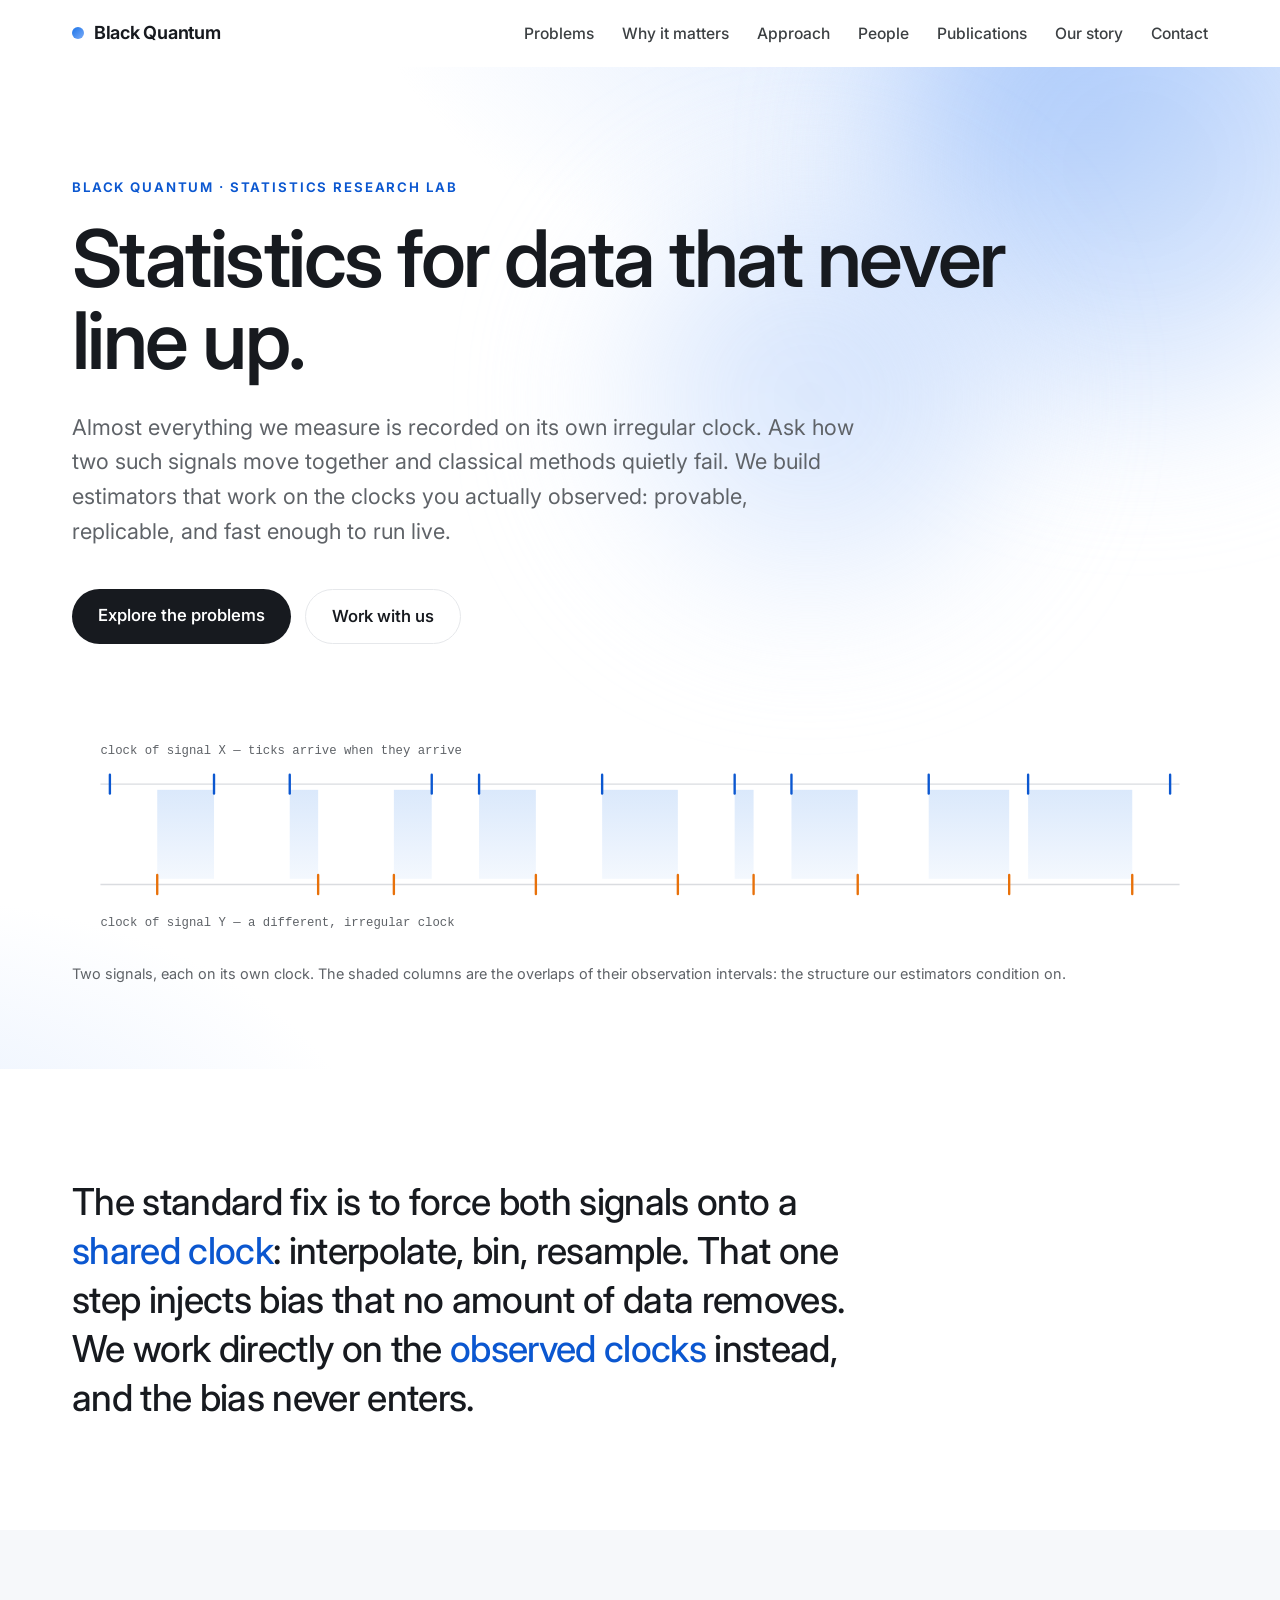
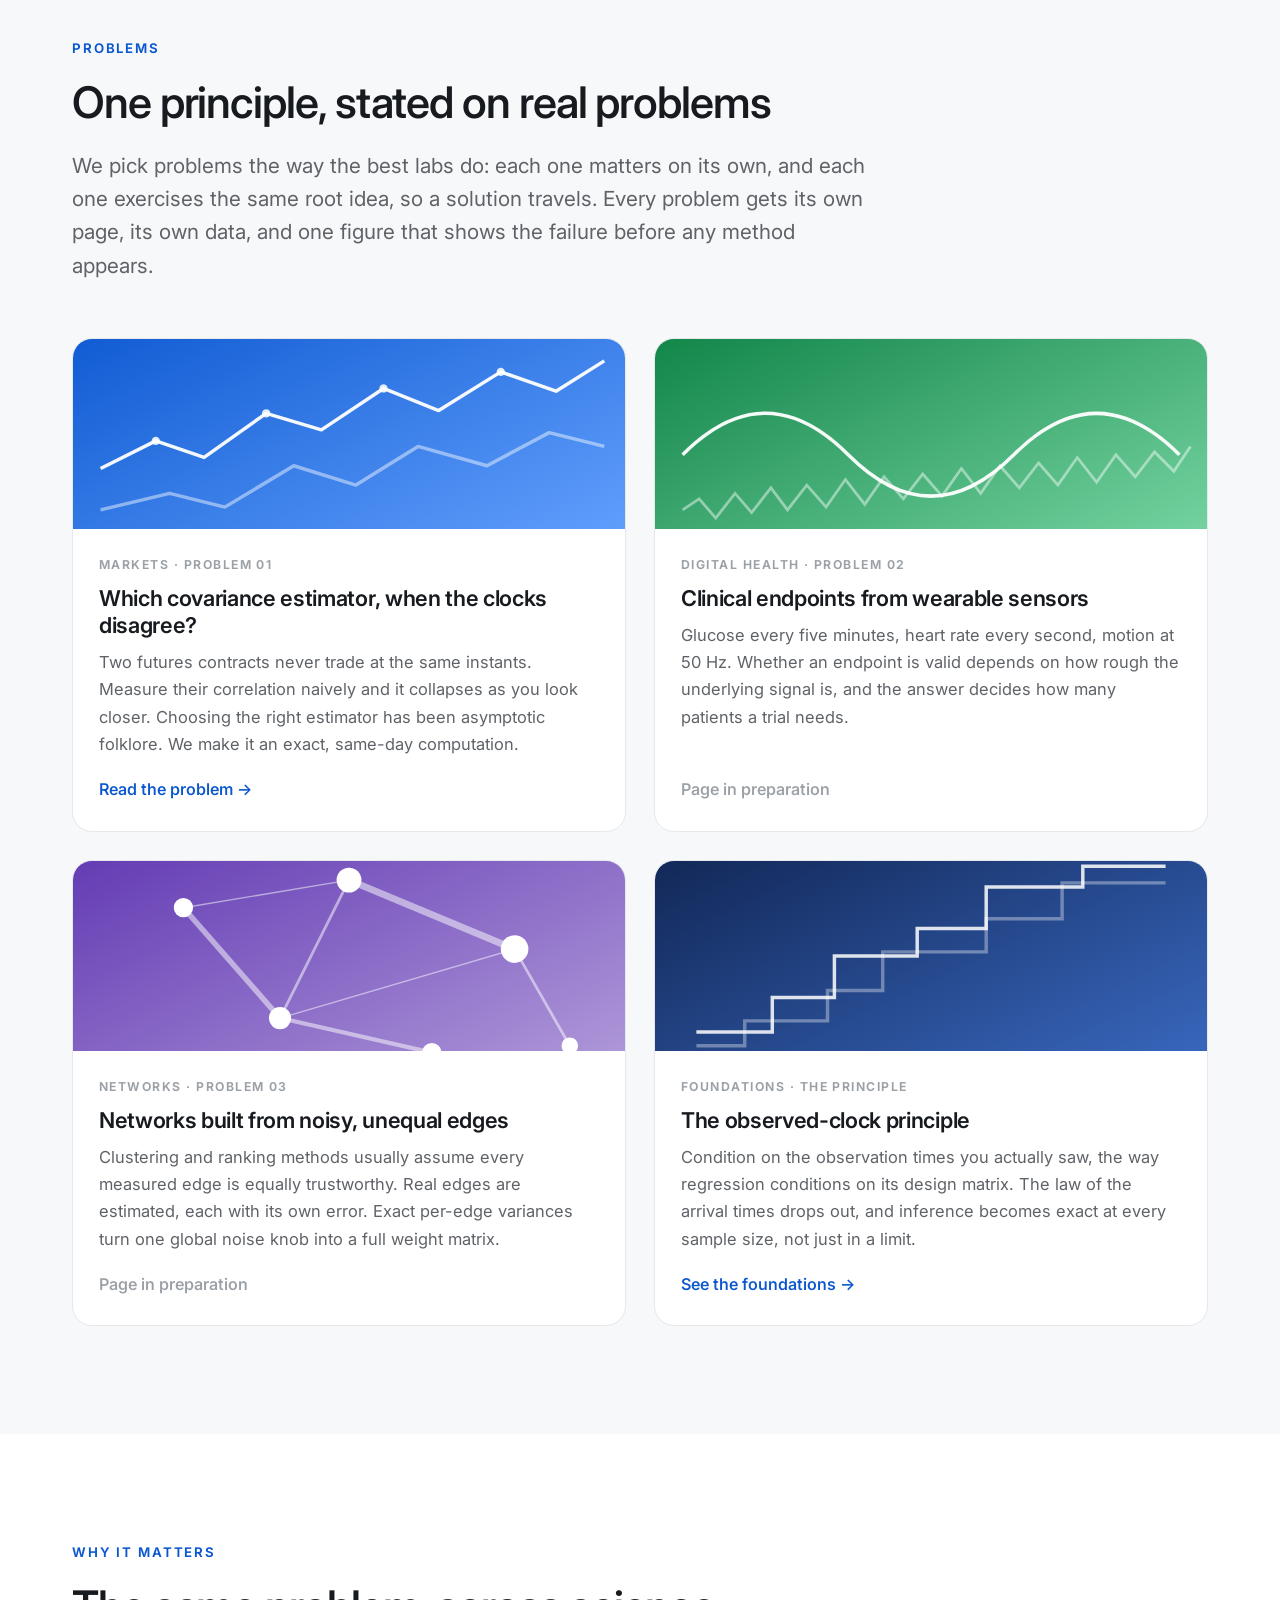
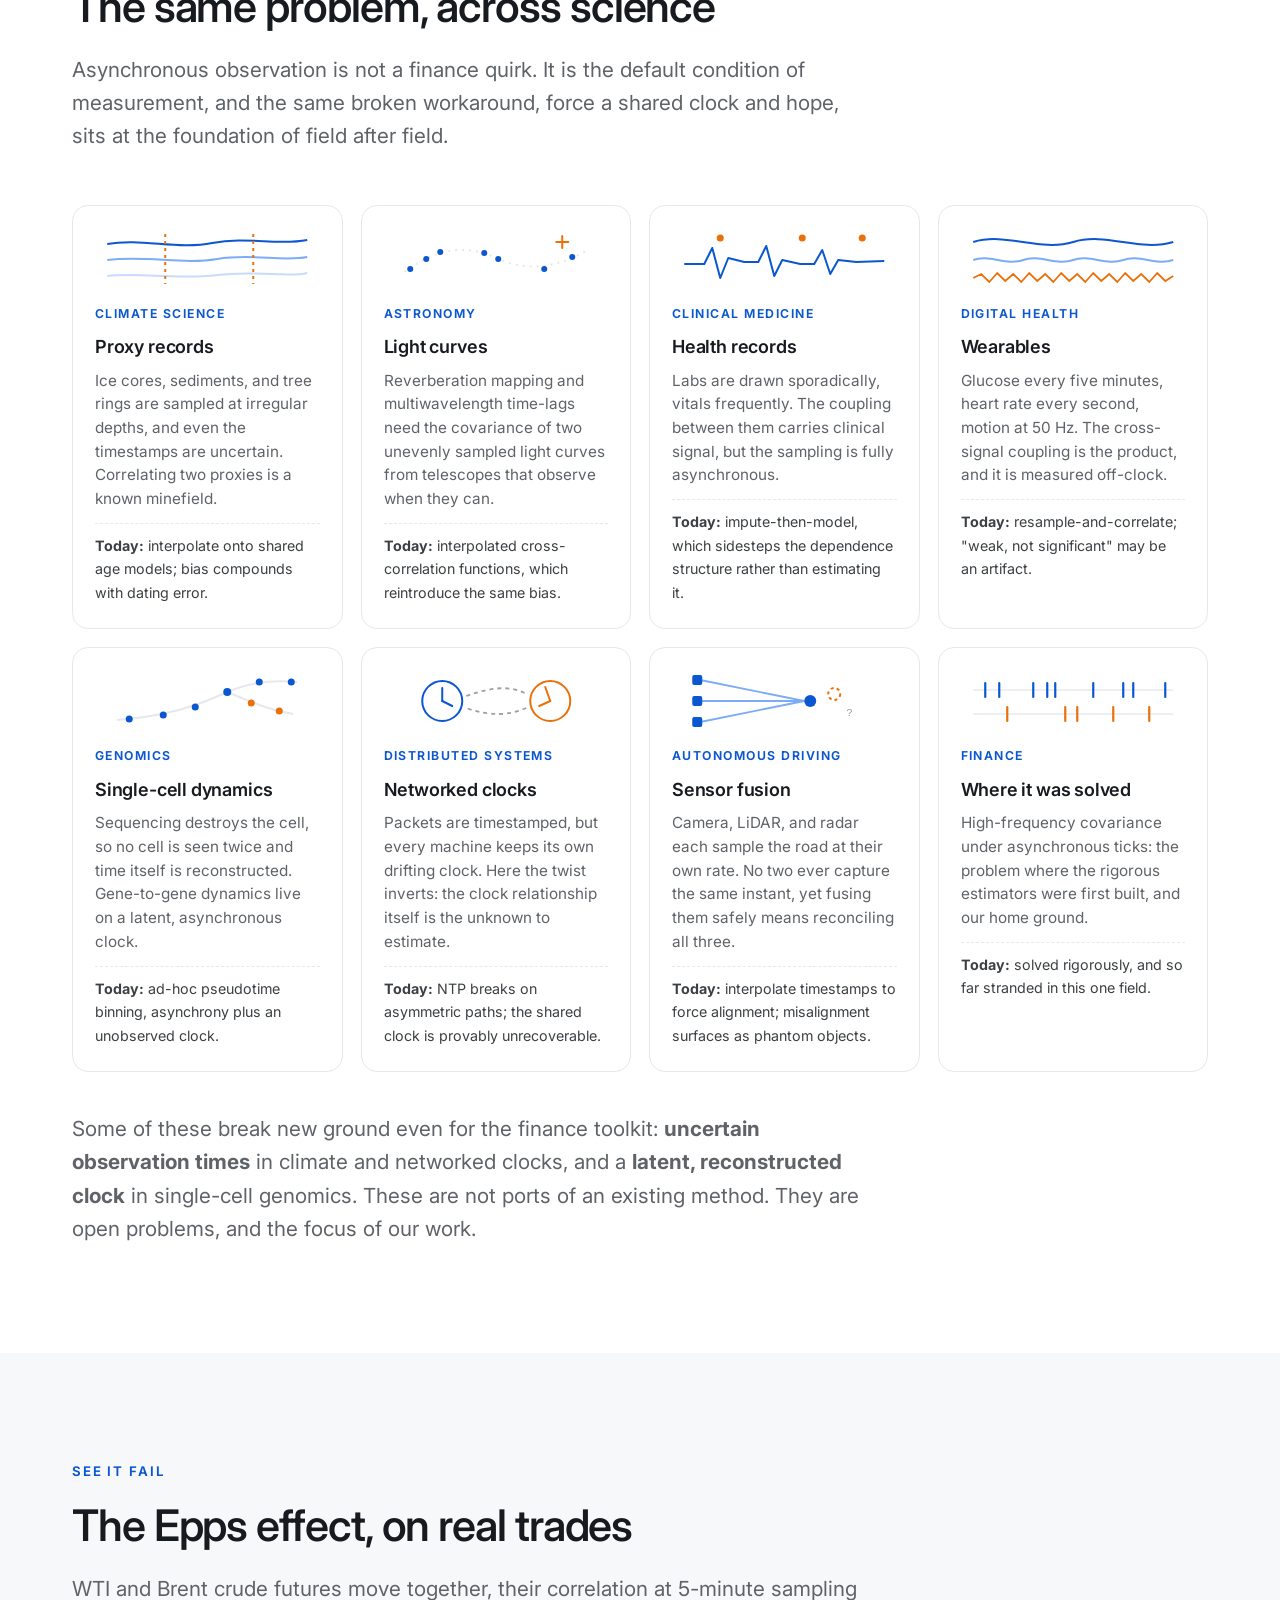
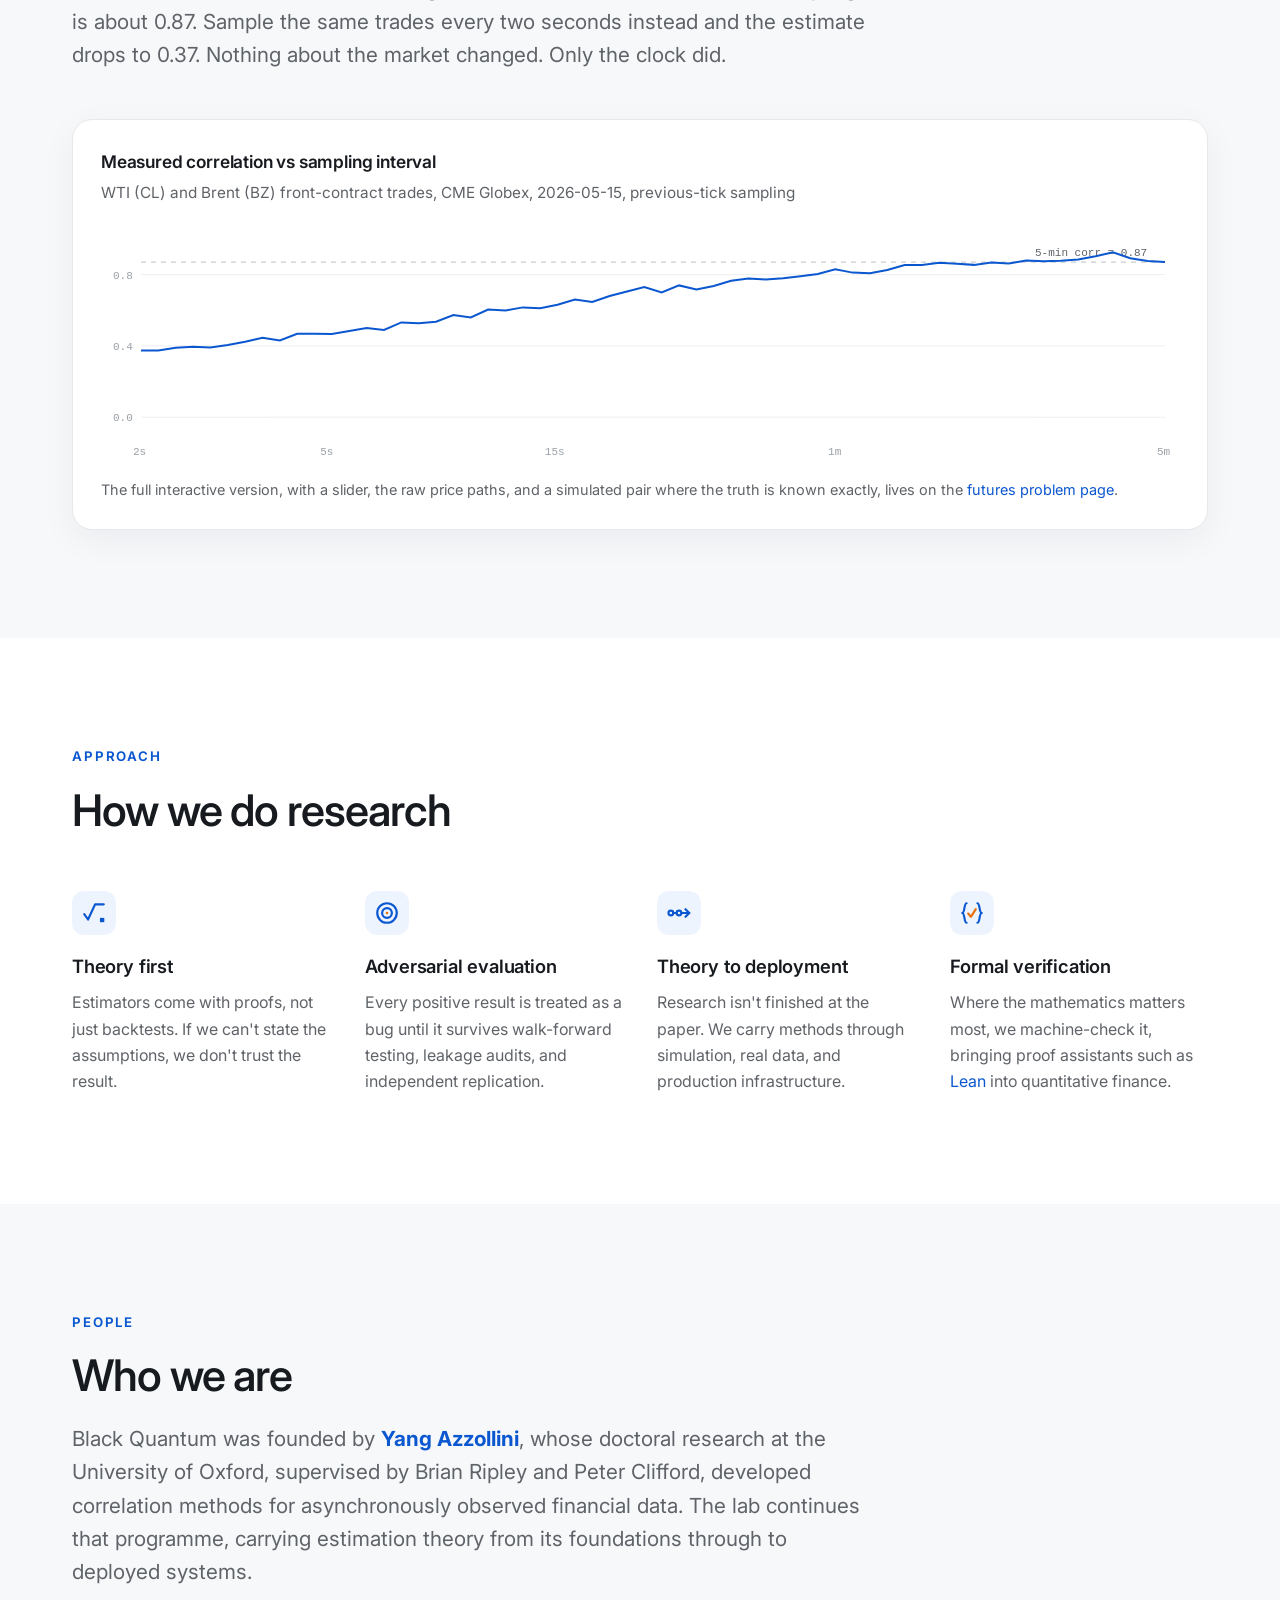
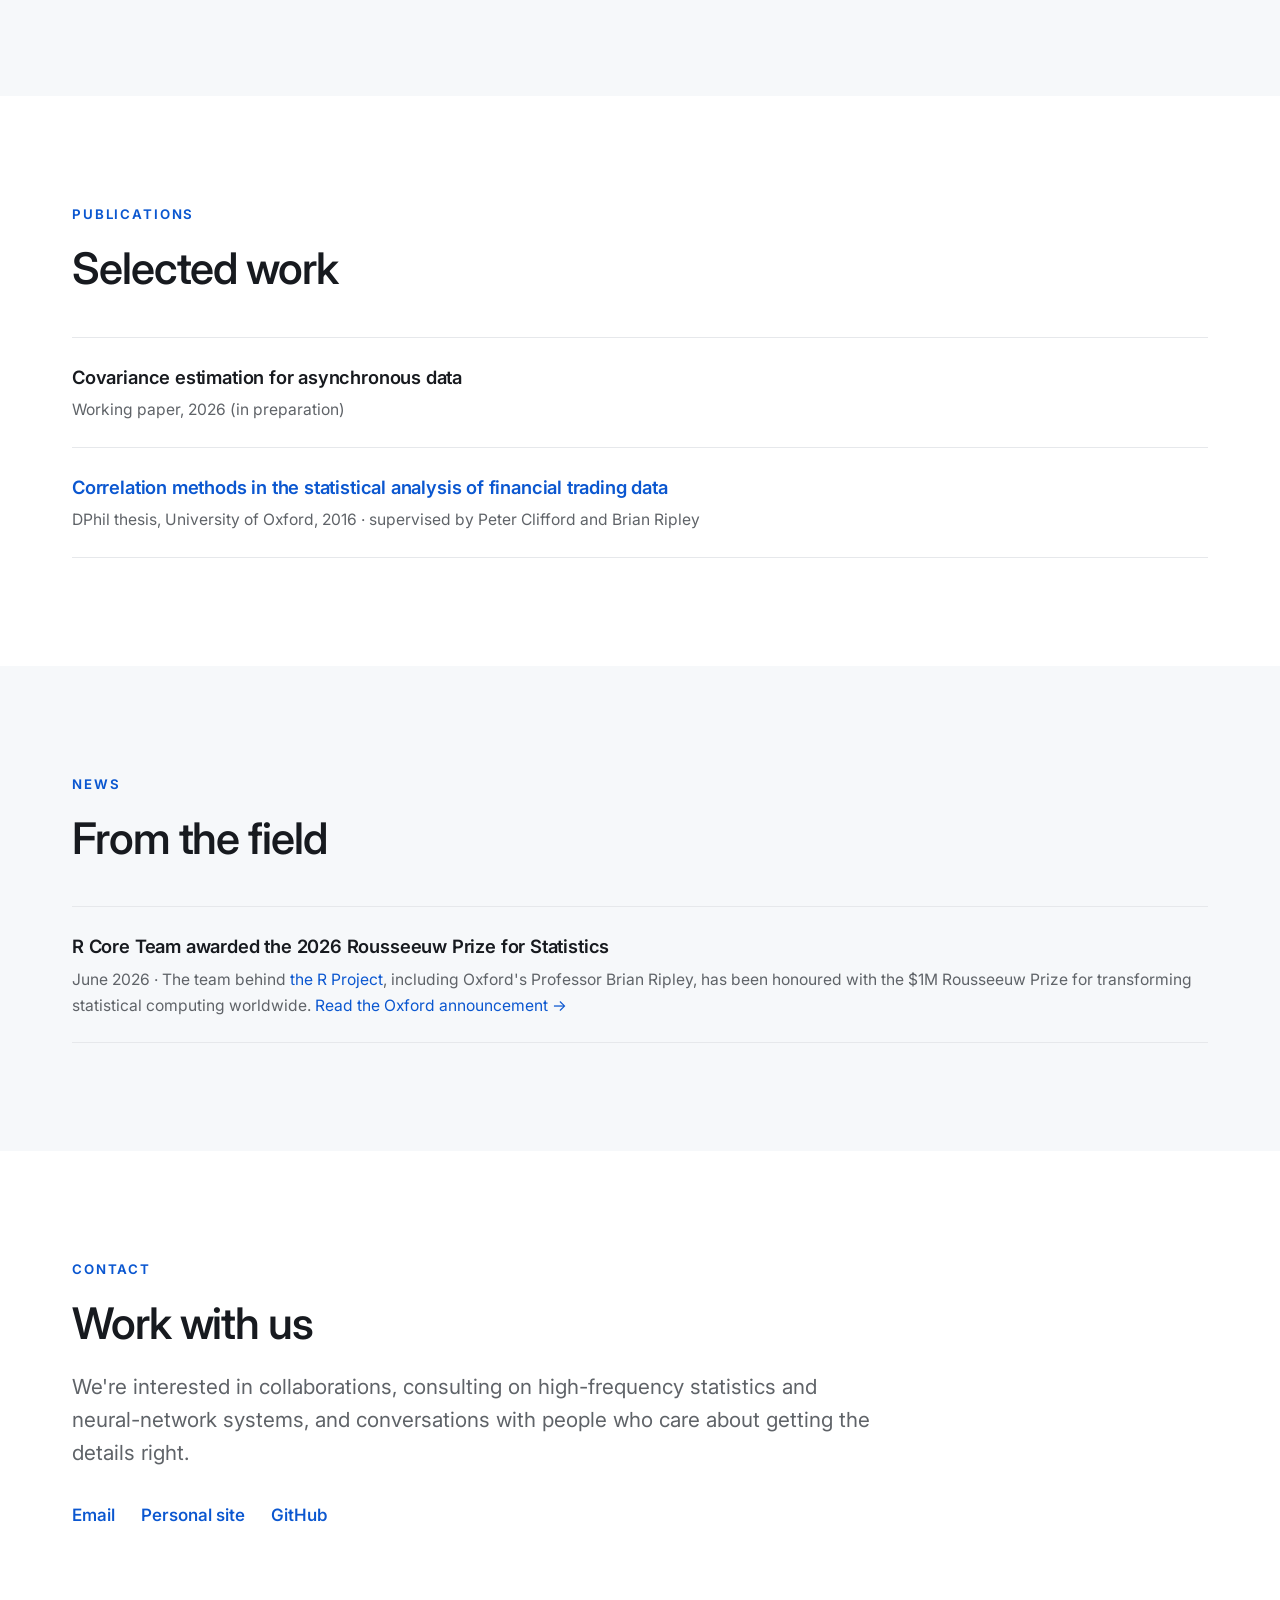
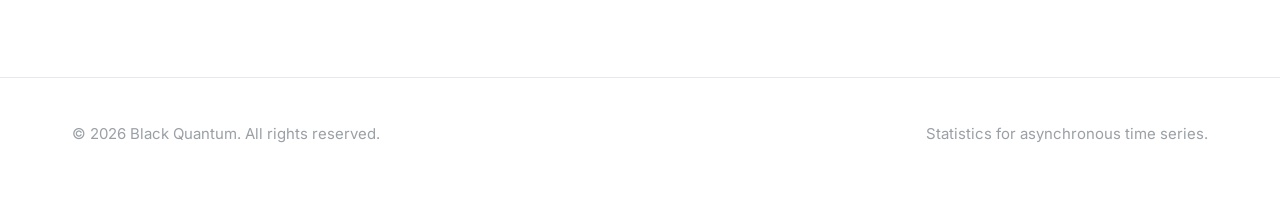
==== commit 91033857: "Add Our story page: timeline from Epps 1979 to the lab Google our-story register: chronological eras" ====
--- a/index.html
+++ b/index.html
@@ -22,6 +22,7 @@
       <li><a href="#approach">Approach</a></li>
       <li><a href="#people">People</a></li>
       <li><a href="#publications">Publications</a></li>
+      <li><a href="/story.html">Our story</a></li>
       <li><a href="#contact">Contact</a></li>
     </ul>
   </div>
--- a/style.css
+++ b/style.css
@@ -284,6 +284,34 @@
   max-width: 66ch;
 }
 
+/* ---------- story timeline ---------- */
+.timeline { position: relative; margin-top: 24px; }
+.timeline::before {
+  content: ""; position: absolute; left: 7px; top: 8px; bottom: 8px;
+  width: 2px; background: var(--line);
+}
+.era { position: relative; padding: 0 0 72px 46px; }
+.era:last-child { padding-bottom: 8px; }
+.era::before {
+  content: ""; position: absolute; left: 0; top: 6px;
+  width: 16px; height: 16px; border-radius: 50%;
+  background: #fff; border: 3px solid var(--blue);
+}
+.era .when {
+  font-size: 0.8rem; font-weight: 650; letter-spacing: 0.12em;
+  text-transform: uppercase; color: var(--blue); margin-bottom: 10px;
+}
+.era h2 {
+  font-size: 1.55rem; letter-spacing: -0.02em; font-weight: 600;
+  line-height: 1.22; margin-bottom: 12px; max-width: 30ch;
+}
+.era p { color: var(--ink-2); font-size: 1.05rem; line-height: 1.7; max-width: 62ch; margin-top: 12px; }
+.era .vignette {
+  margin: 22px 0 4px; border: 1px solid var(--line); border-radius: 14px;
+  background: var(--bg-soft); padding: 18px; max-width: 560px;
+}
+.era .vignette svg { width: 100%; height: auto; display: block; }
+
 /* ---------- problem page hero ---------- */
 header.page-hero { background: var(--grad-hero); padding: 96px 0 70px; }
 header.page-hero .crumb { font-size: 0.9rem; color: var(--muted); margin-bottom: 26px; }
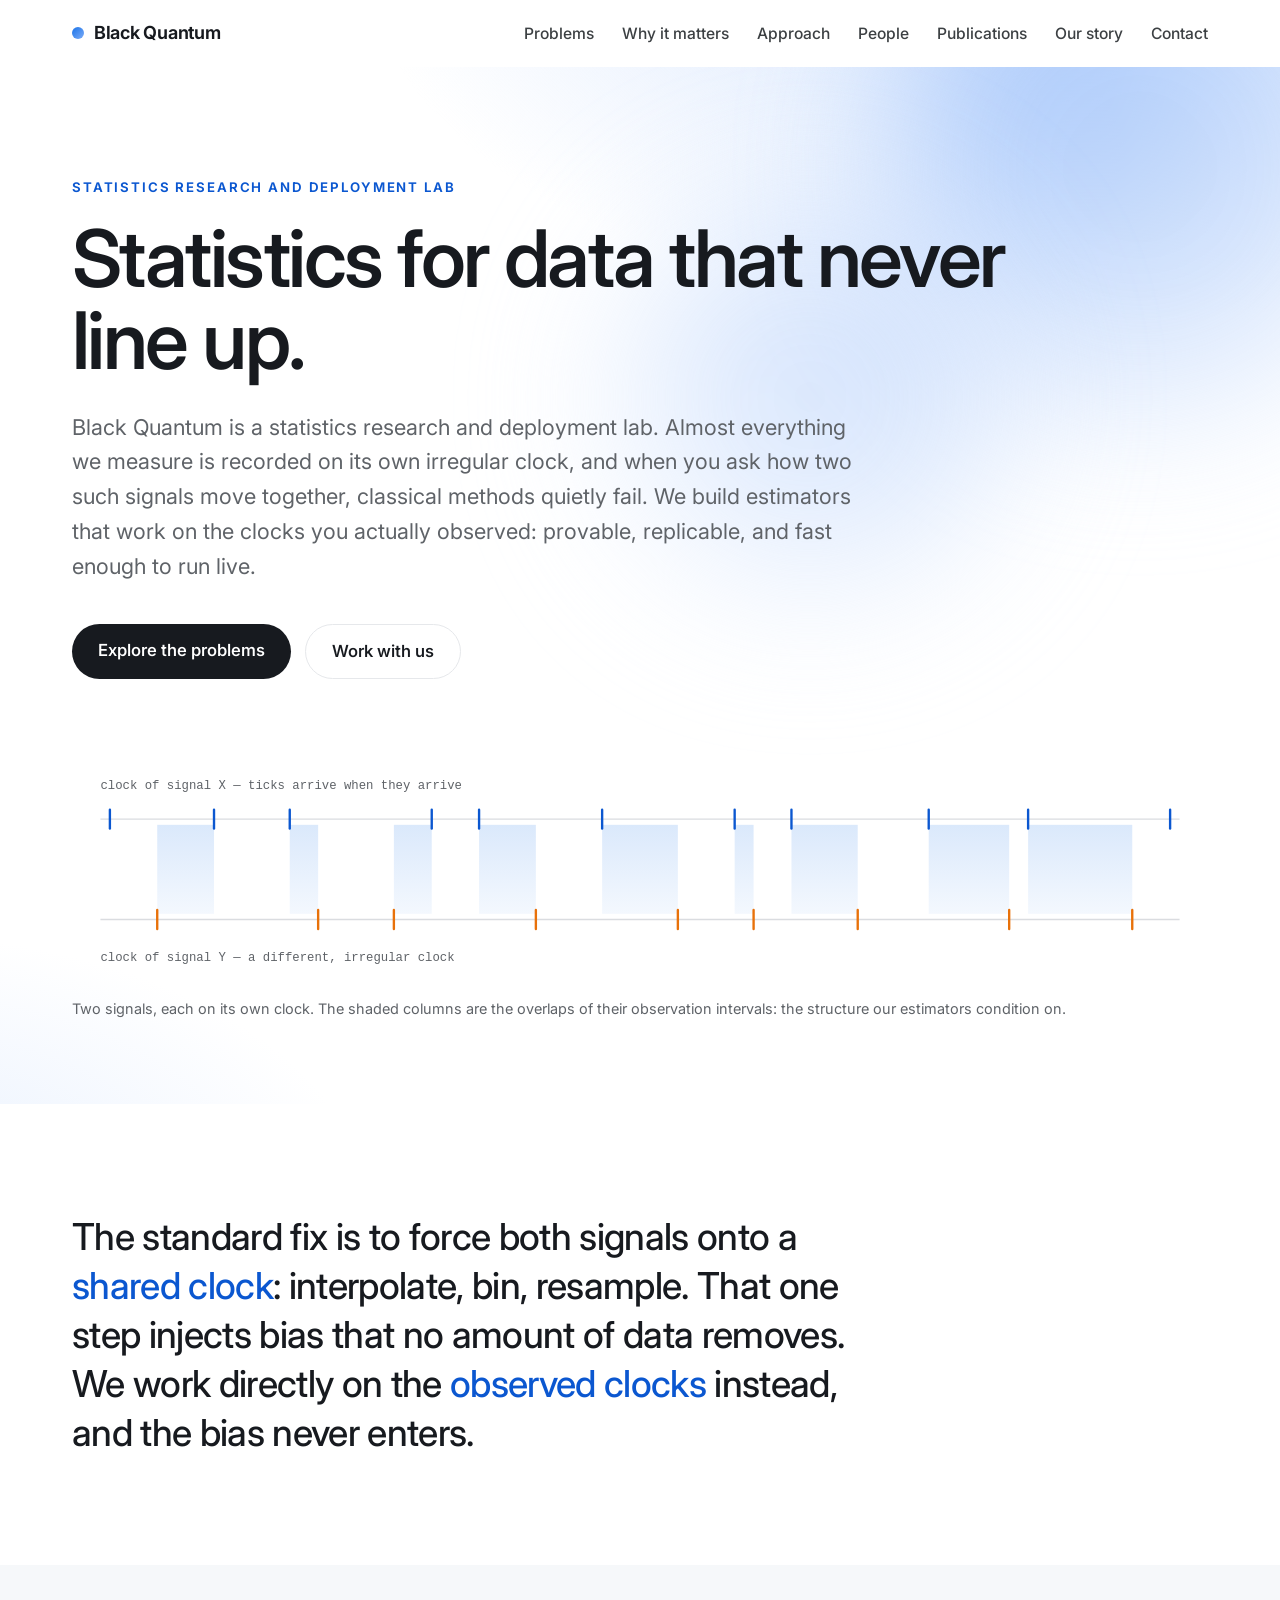
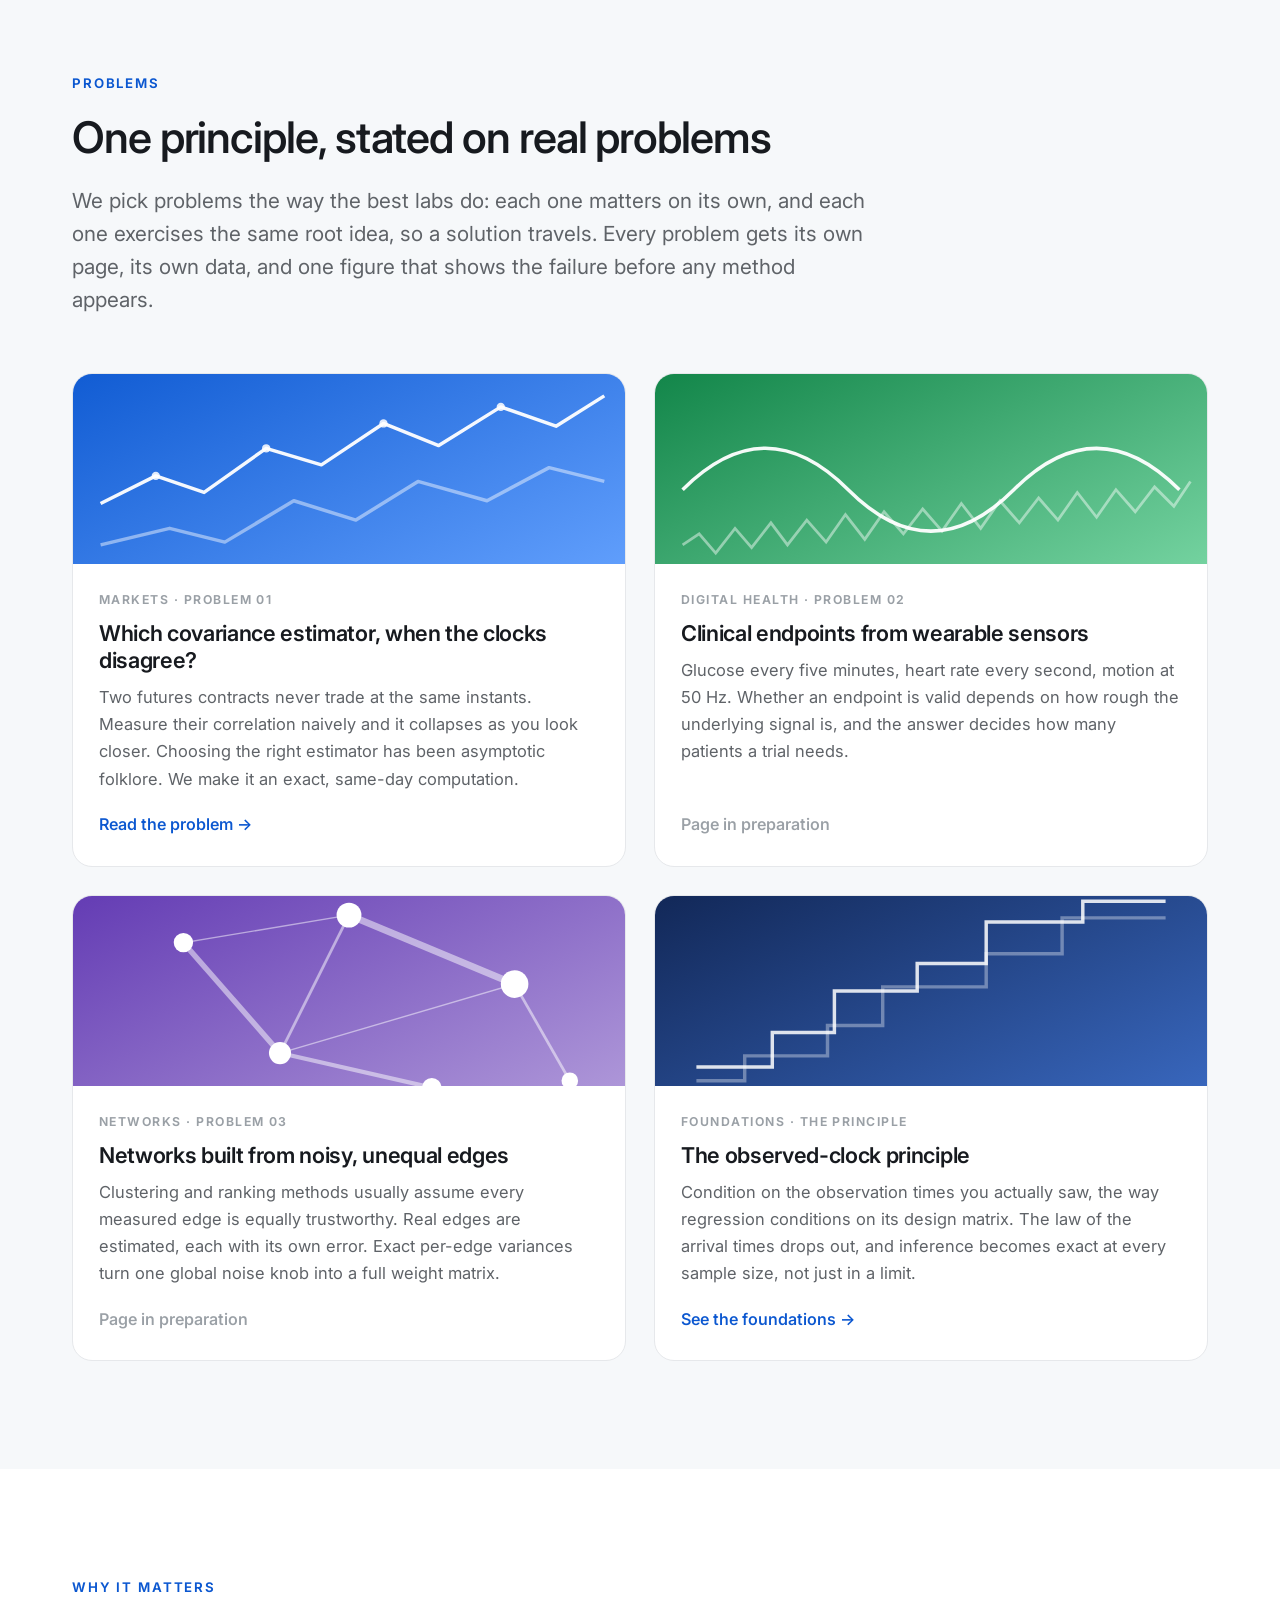
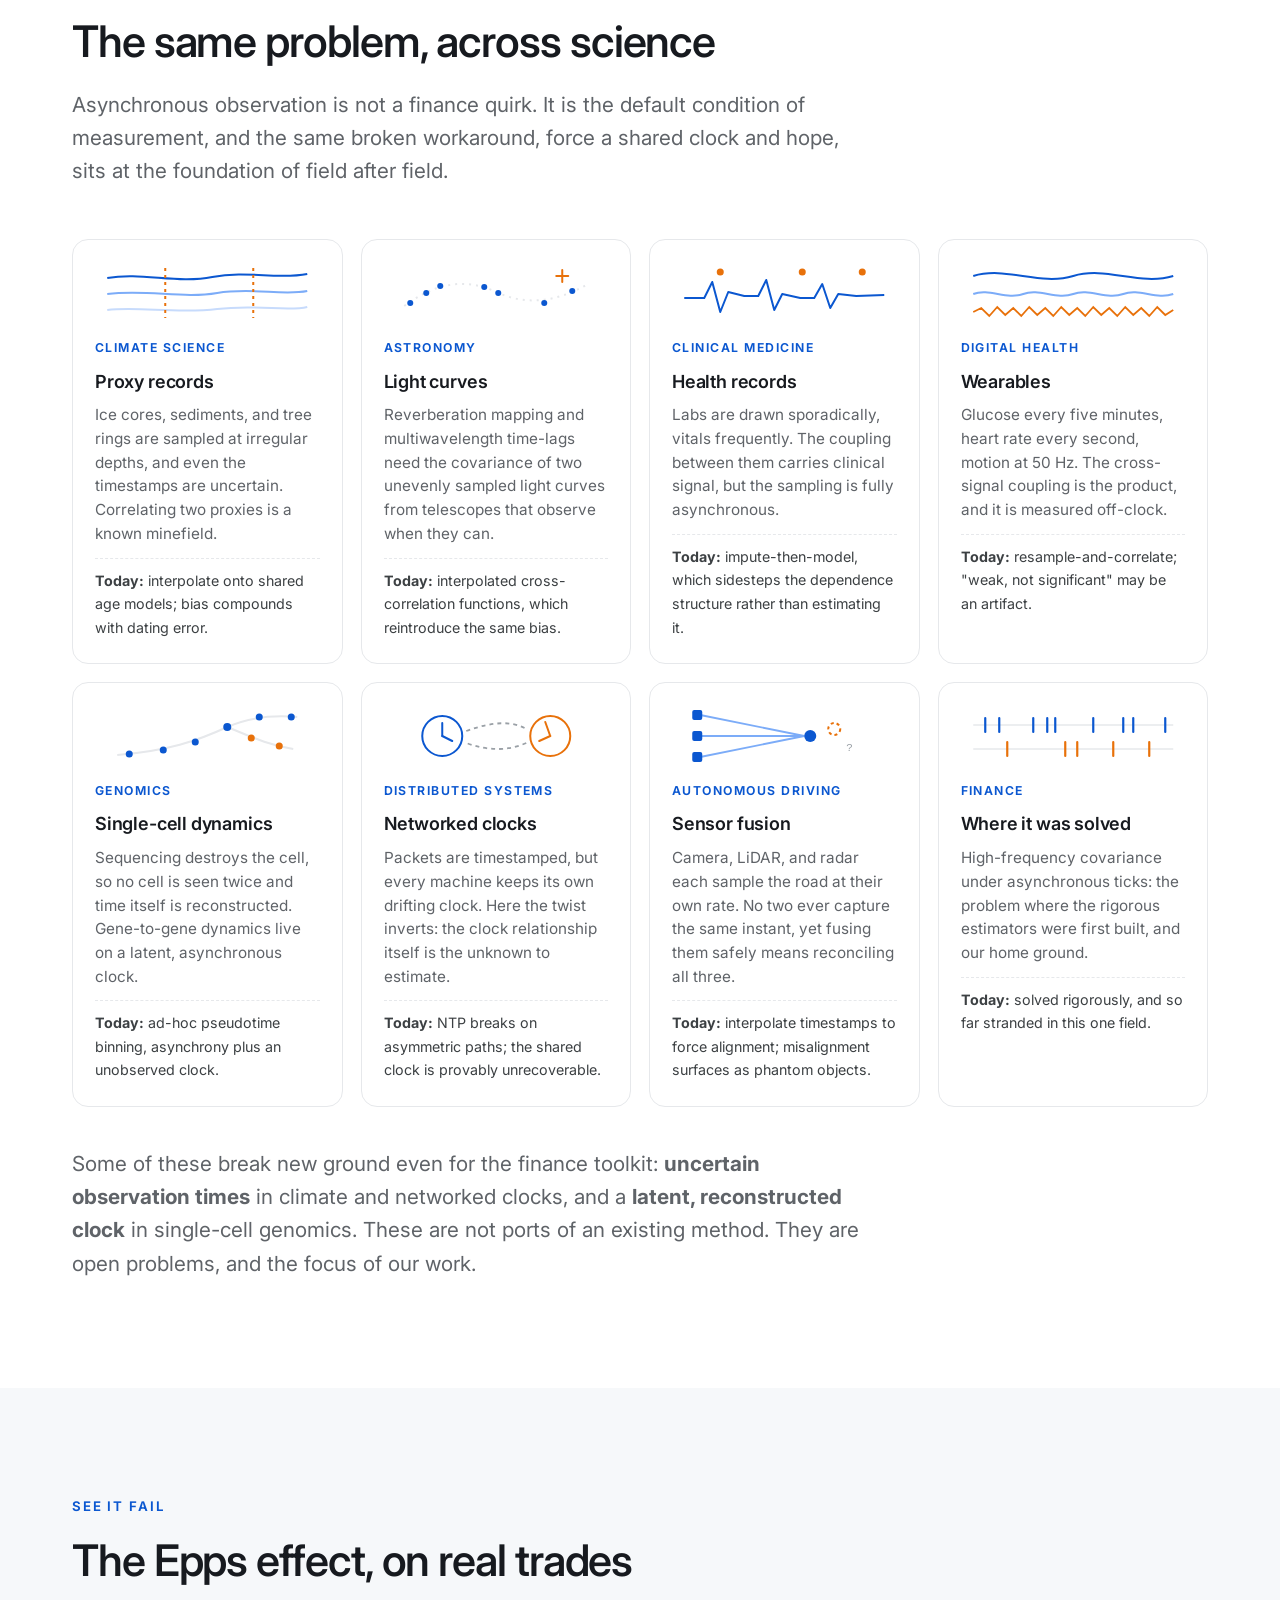
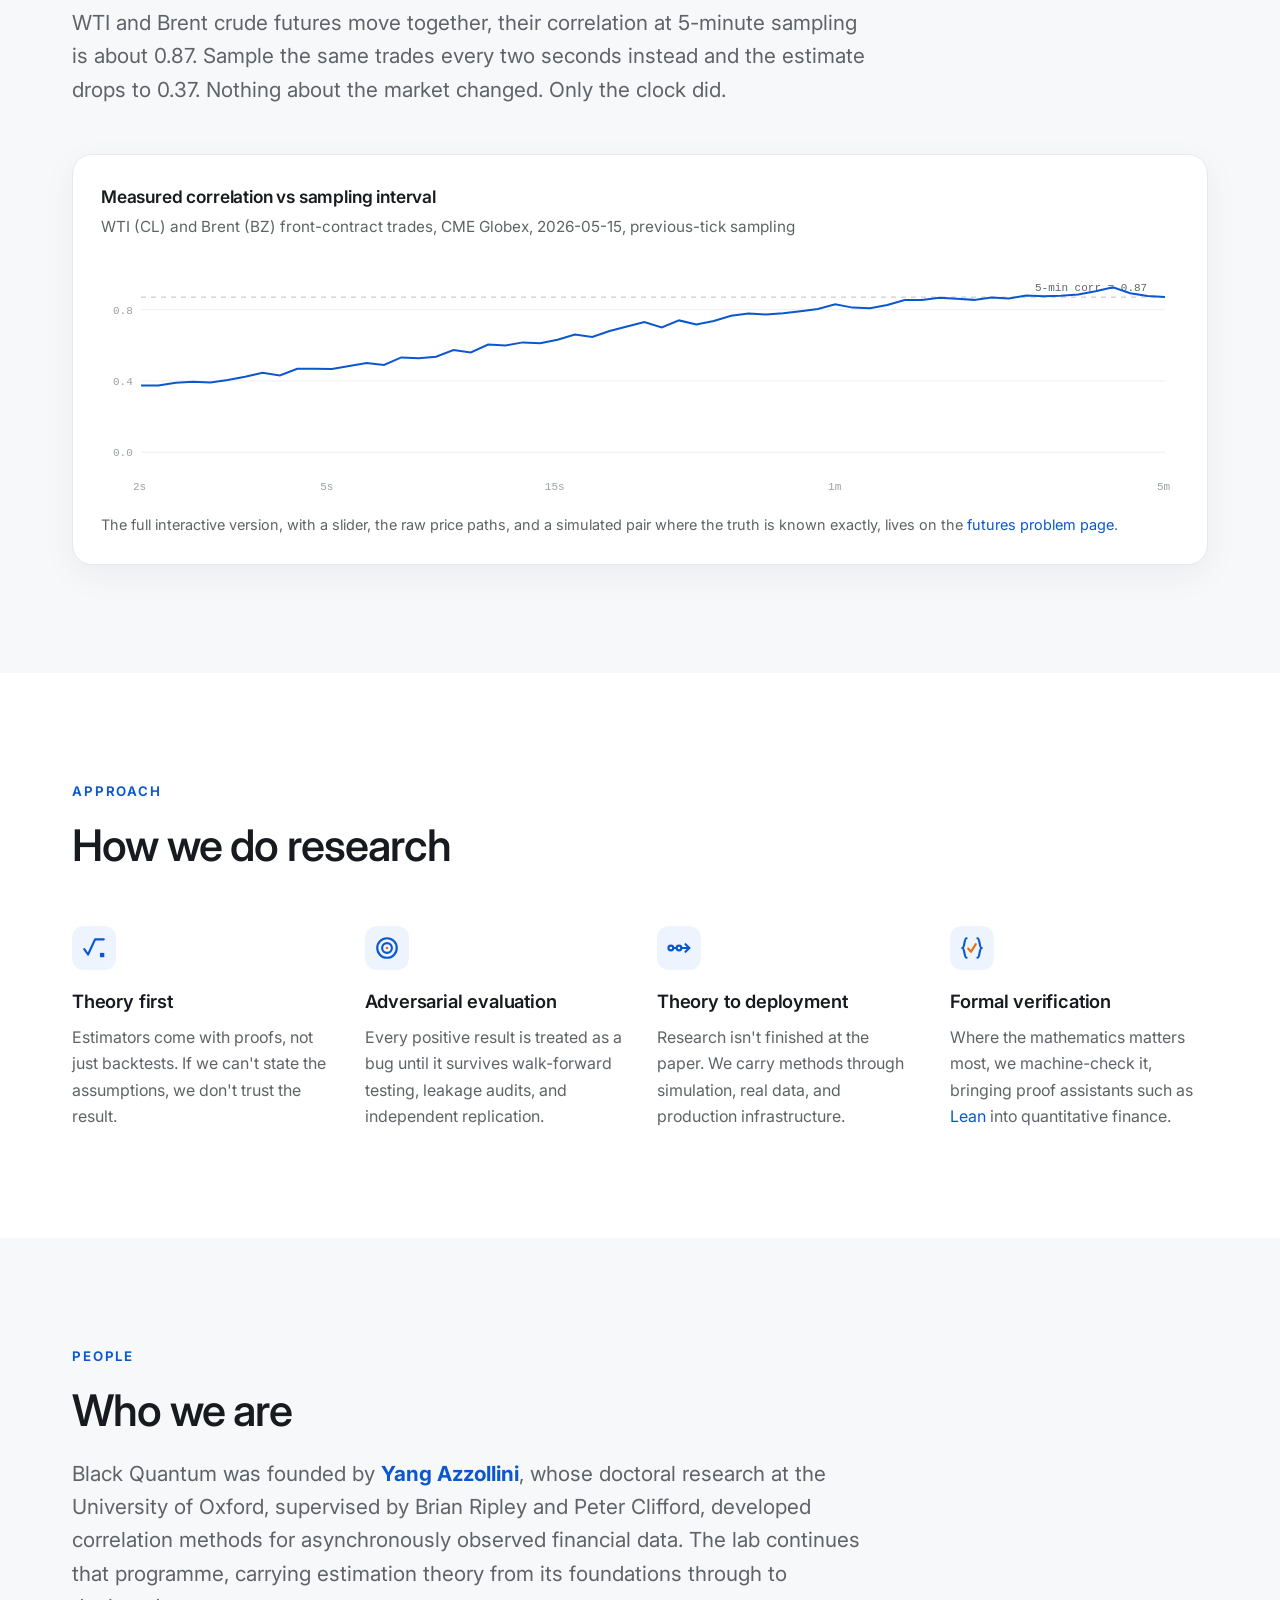
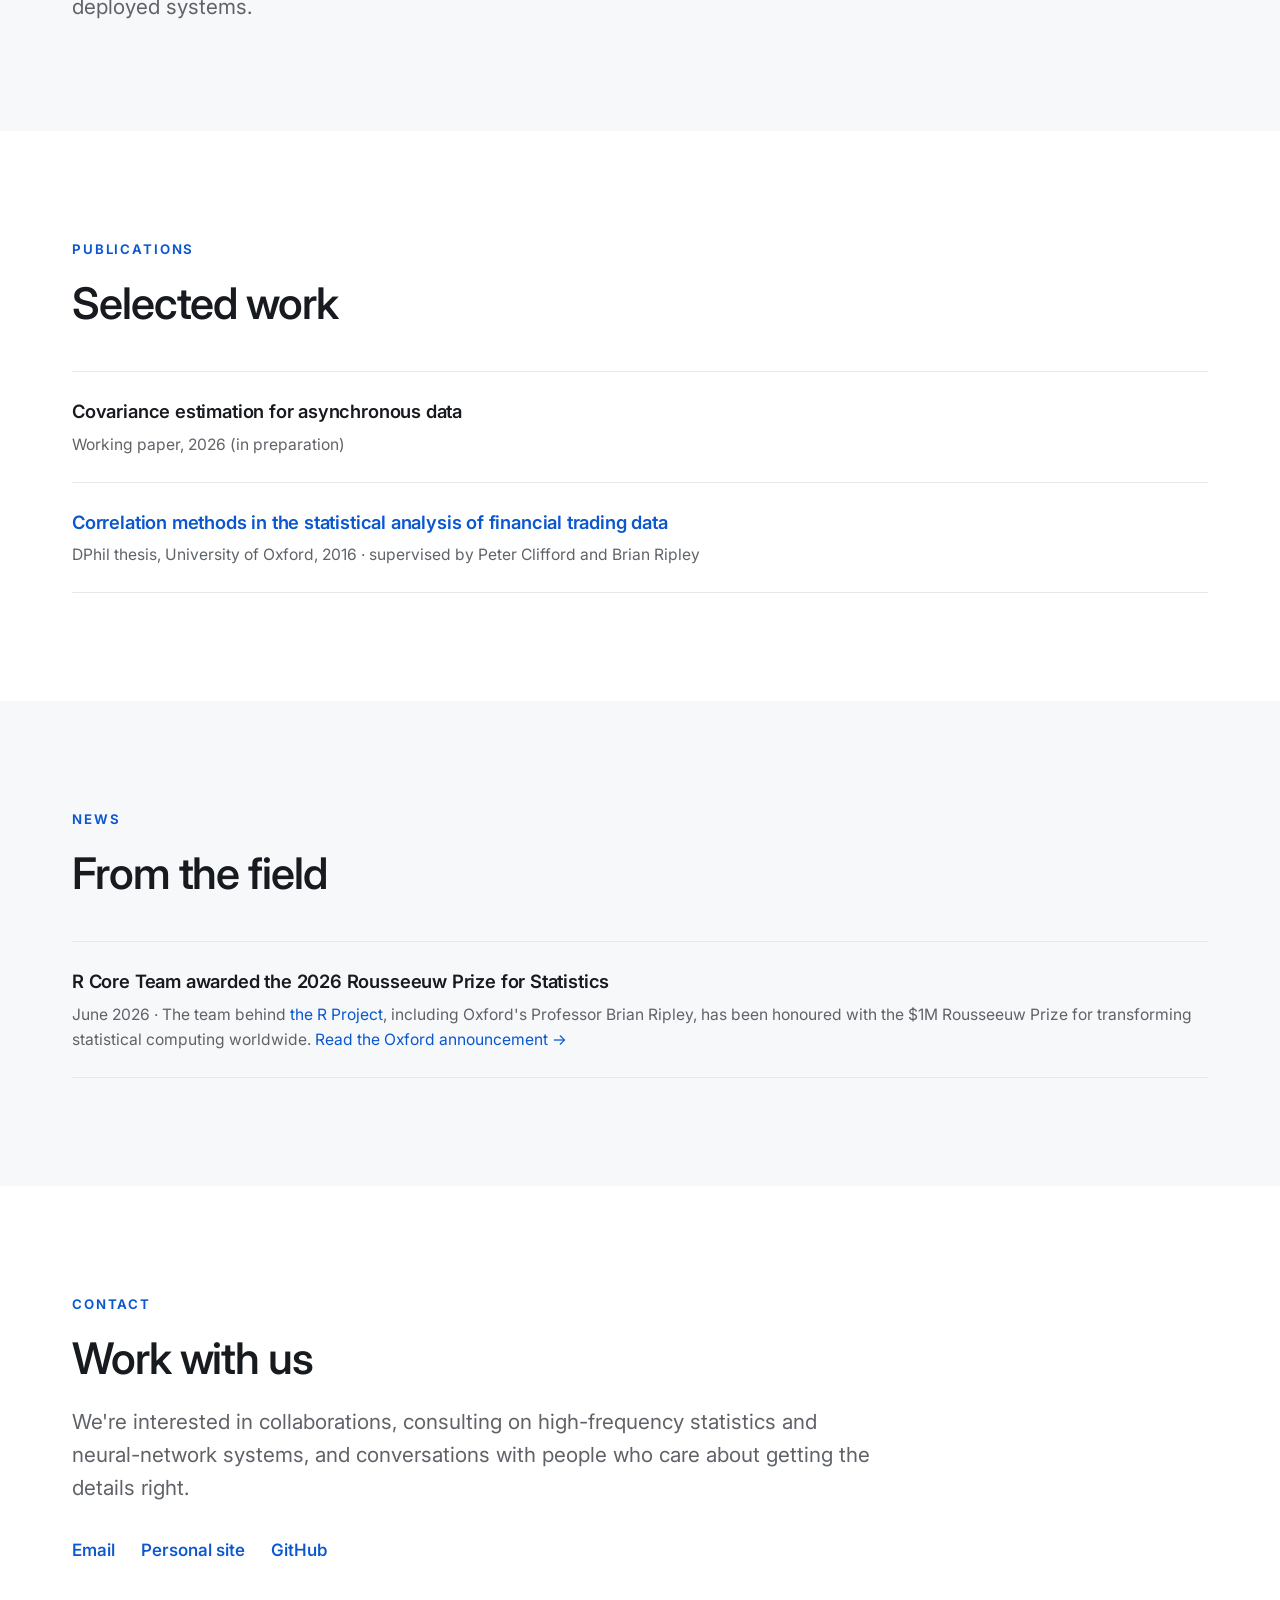
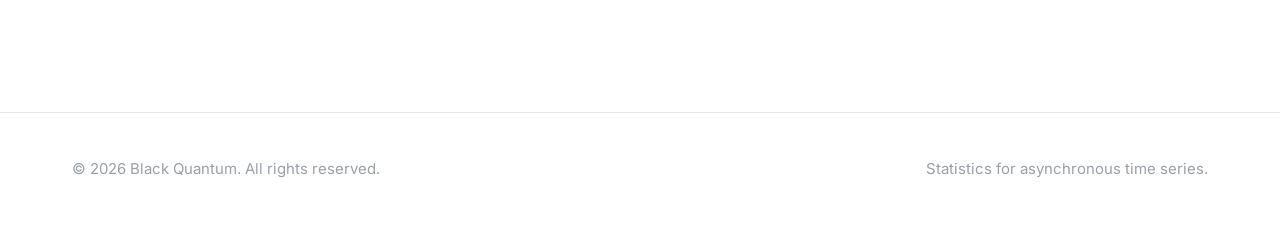
==== commit 6ccfce3b: "Restore canonical descriptor: statistics research and deployment lab Co-Authored-By: Claude Fable 5 " ====
--- a/index.html
+++ b/index.html
@@ -32,13 +32,14 @@
   <div class="blob b1"></div>
   <div class="blob b2"></div>
   <div class="wrap">
-    <div class="kicker">Black Quantum · Statistics research lab</div>
+    <div class="kicker">Statistics research and deployment lab</div>
     <h1 class="display">Statistics for data that never line up.</h1>
     <p class="sub">
-      Almost everything we measure is recorded on its own irregular clock. Ask how two
-      such signals move together and classical methods quietly fail. We build estimators
-      that work on the clocks you actually observed: provable, replicable, and fast
-      enough to run live.
+      Black Quantum is a statistics research and deployment lab. Almost everything we
+      measure is recorded on its own irregular clock, and when you ask how two such
+      signals move together, classical methods quietly fail. We build estimators that
+      work on the clocks you actually observed: provable, replicable, and fast enough
+      to run live.
     </p>
     <div class="cta-row">
       <a class="btn primary" href="#problems">Explore the problems</a>
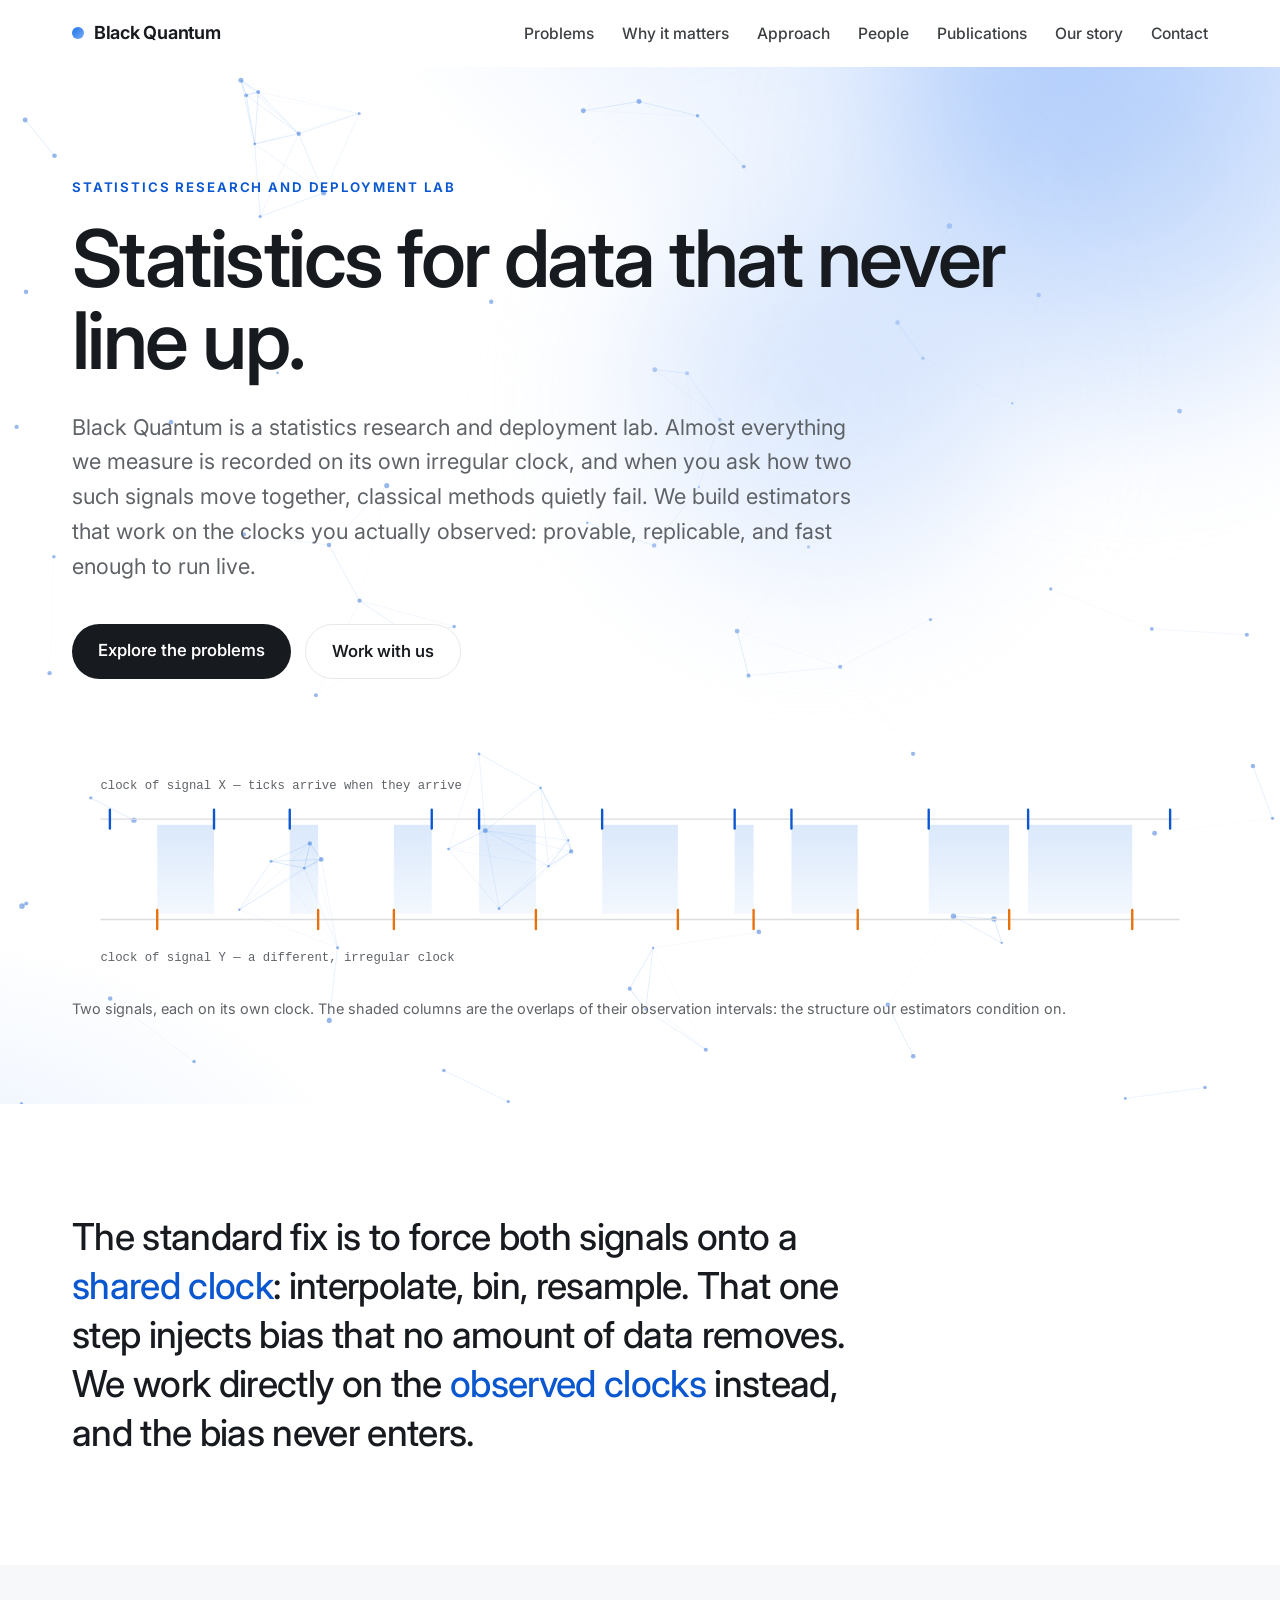
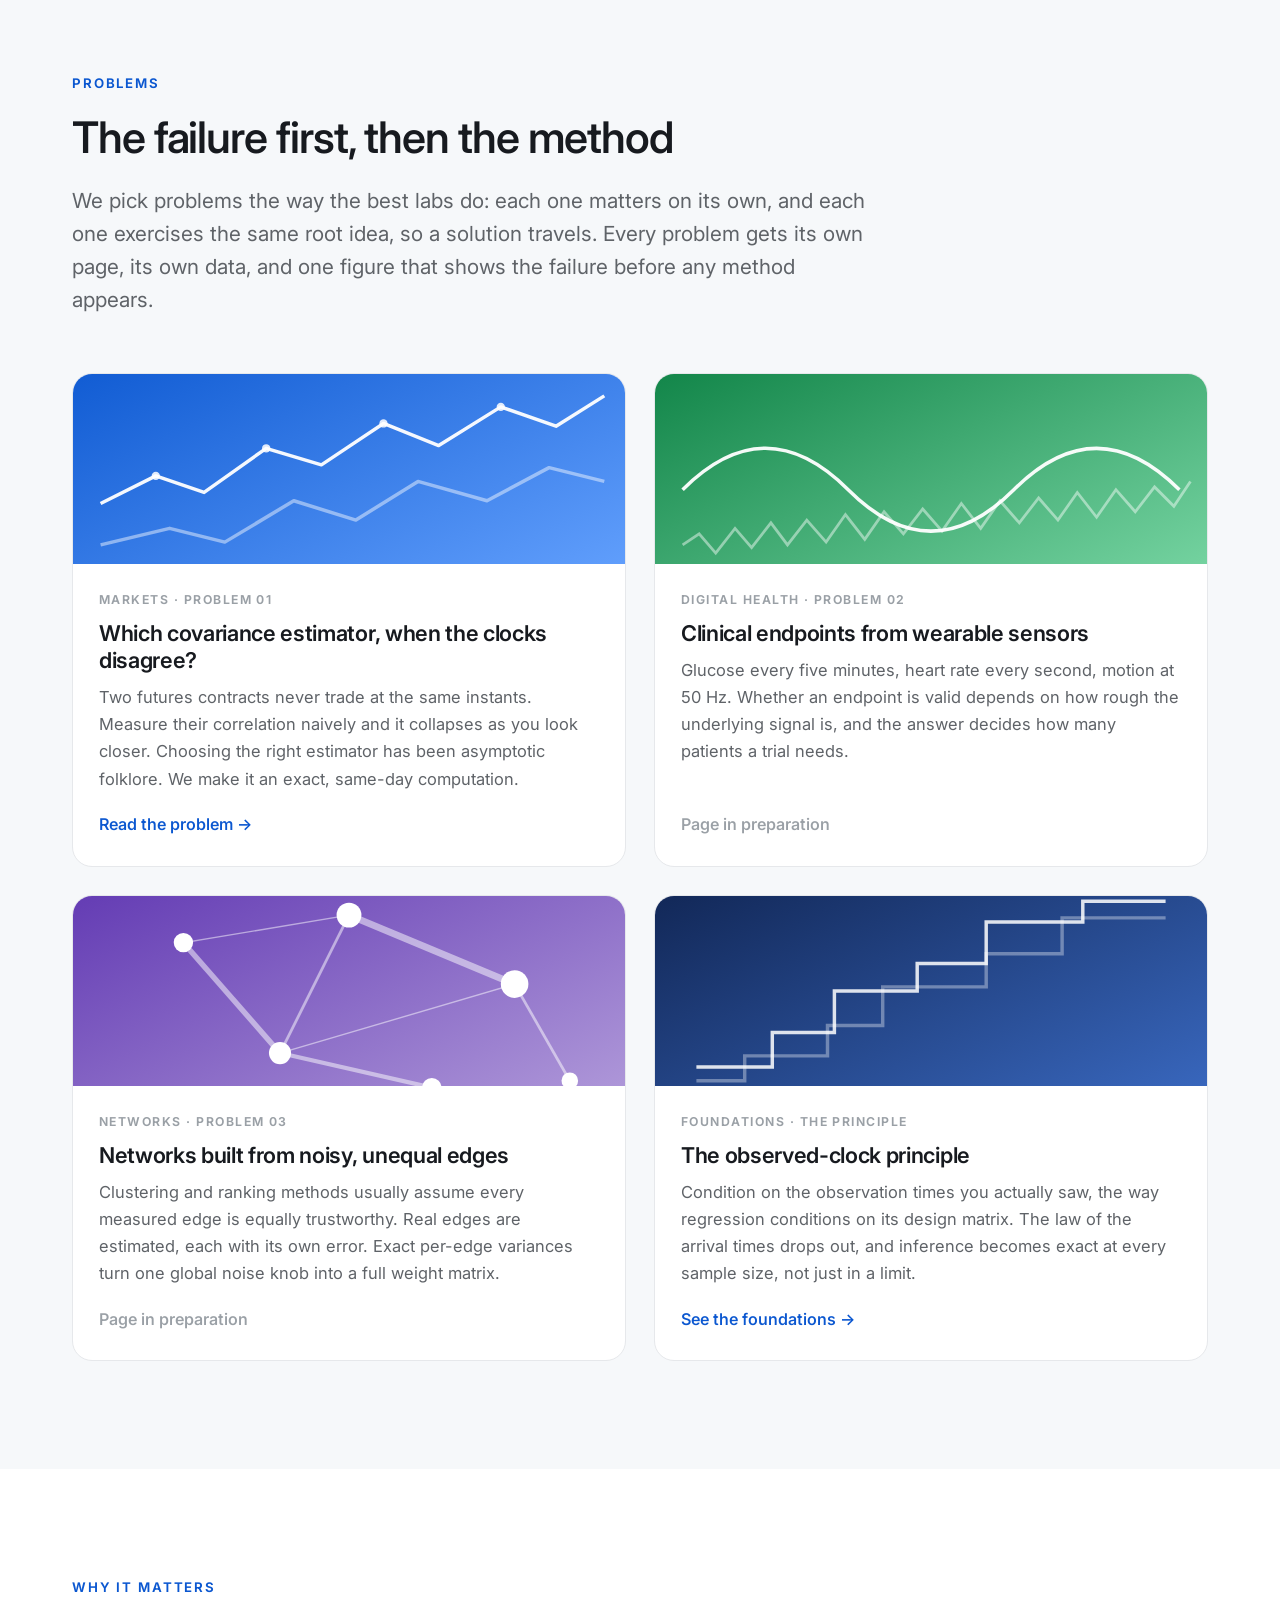
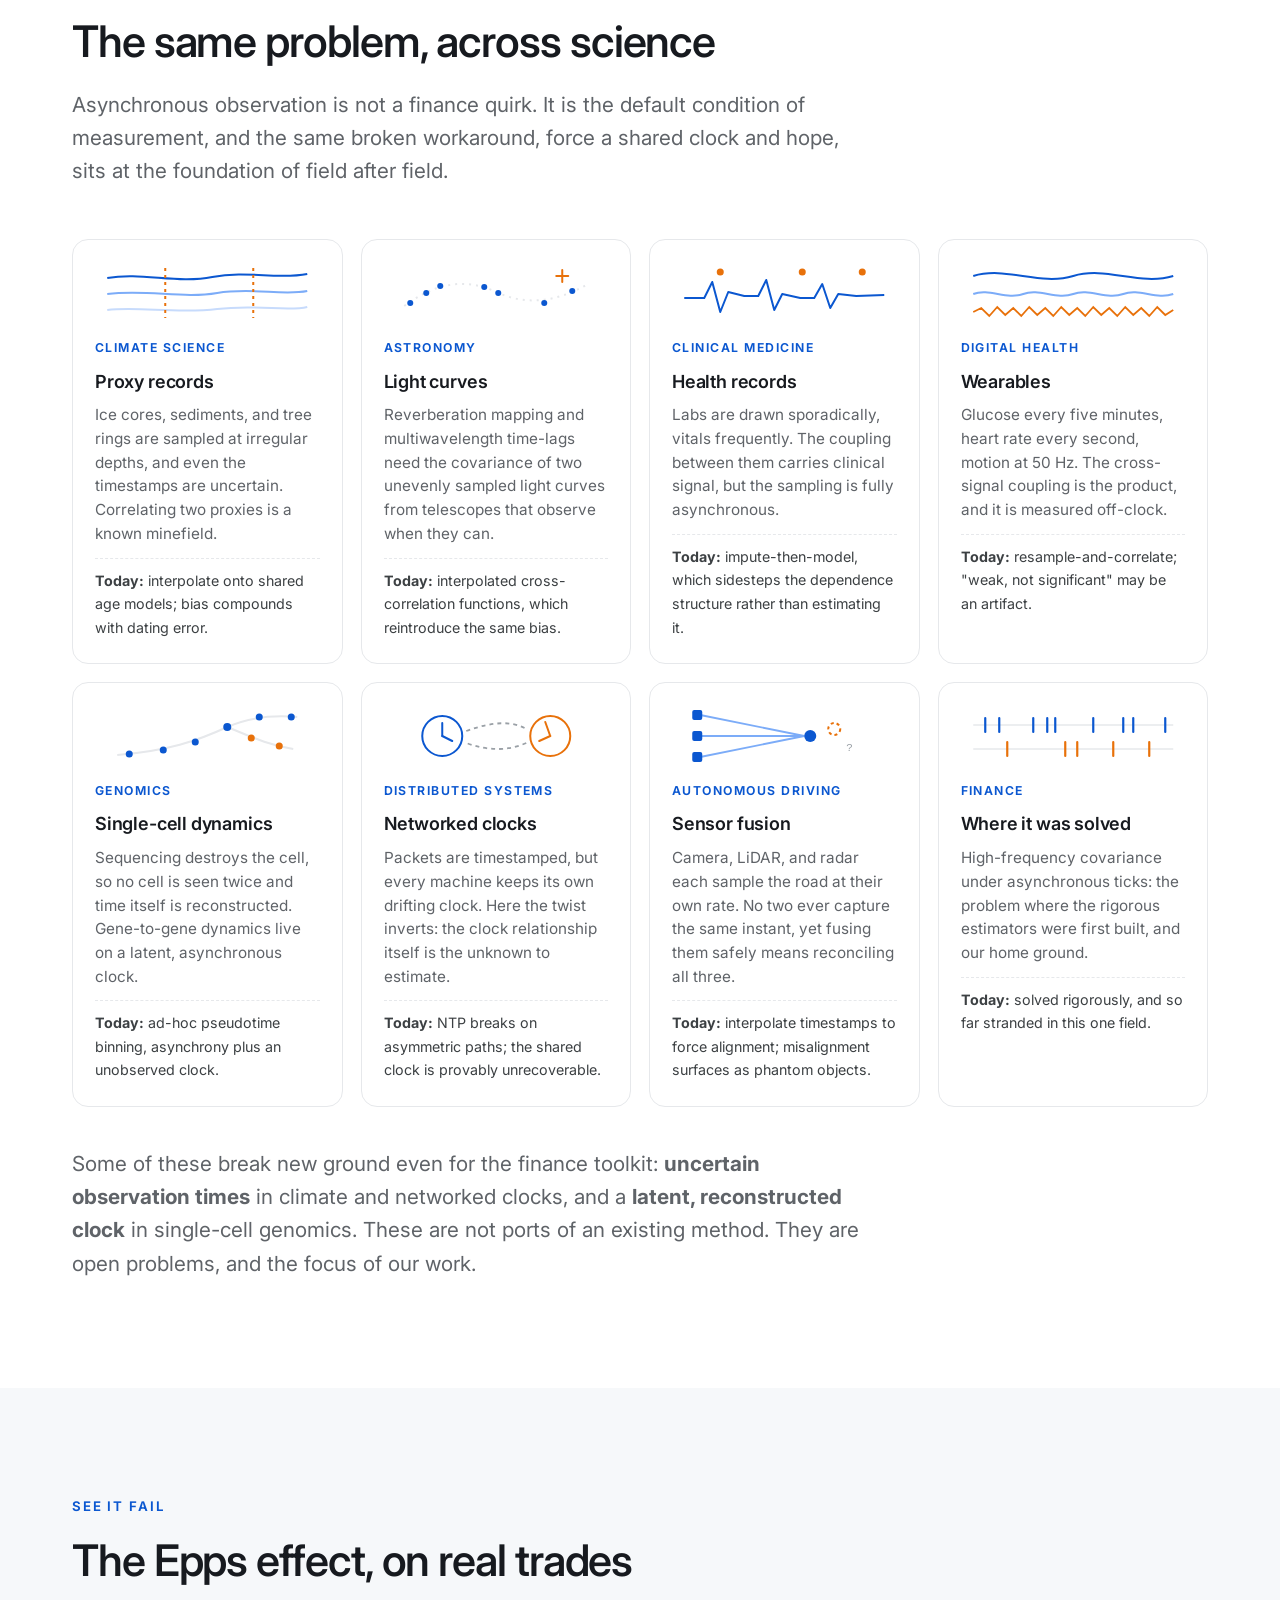
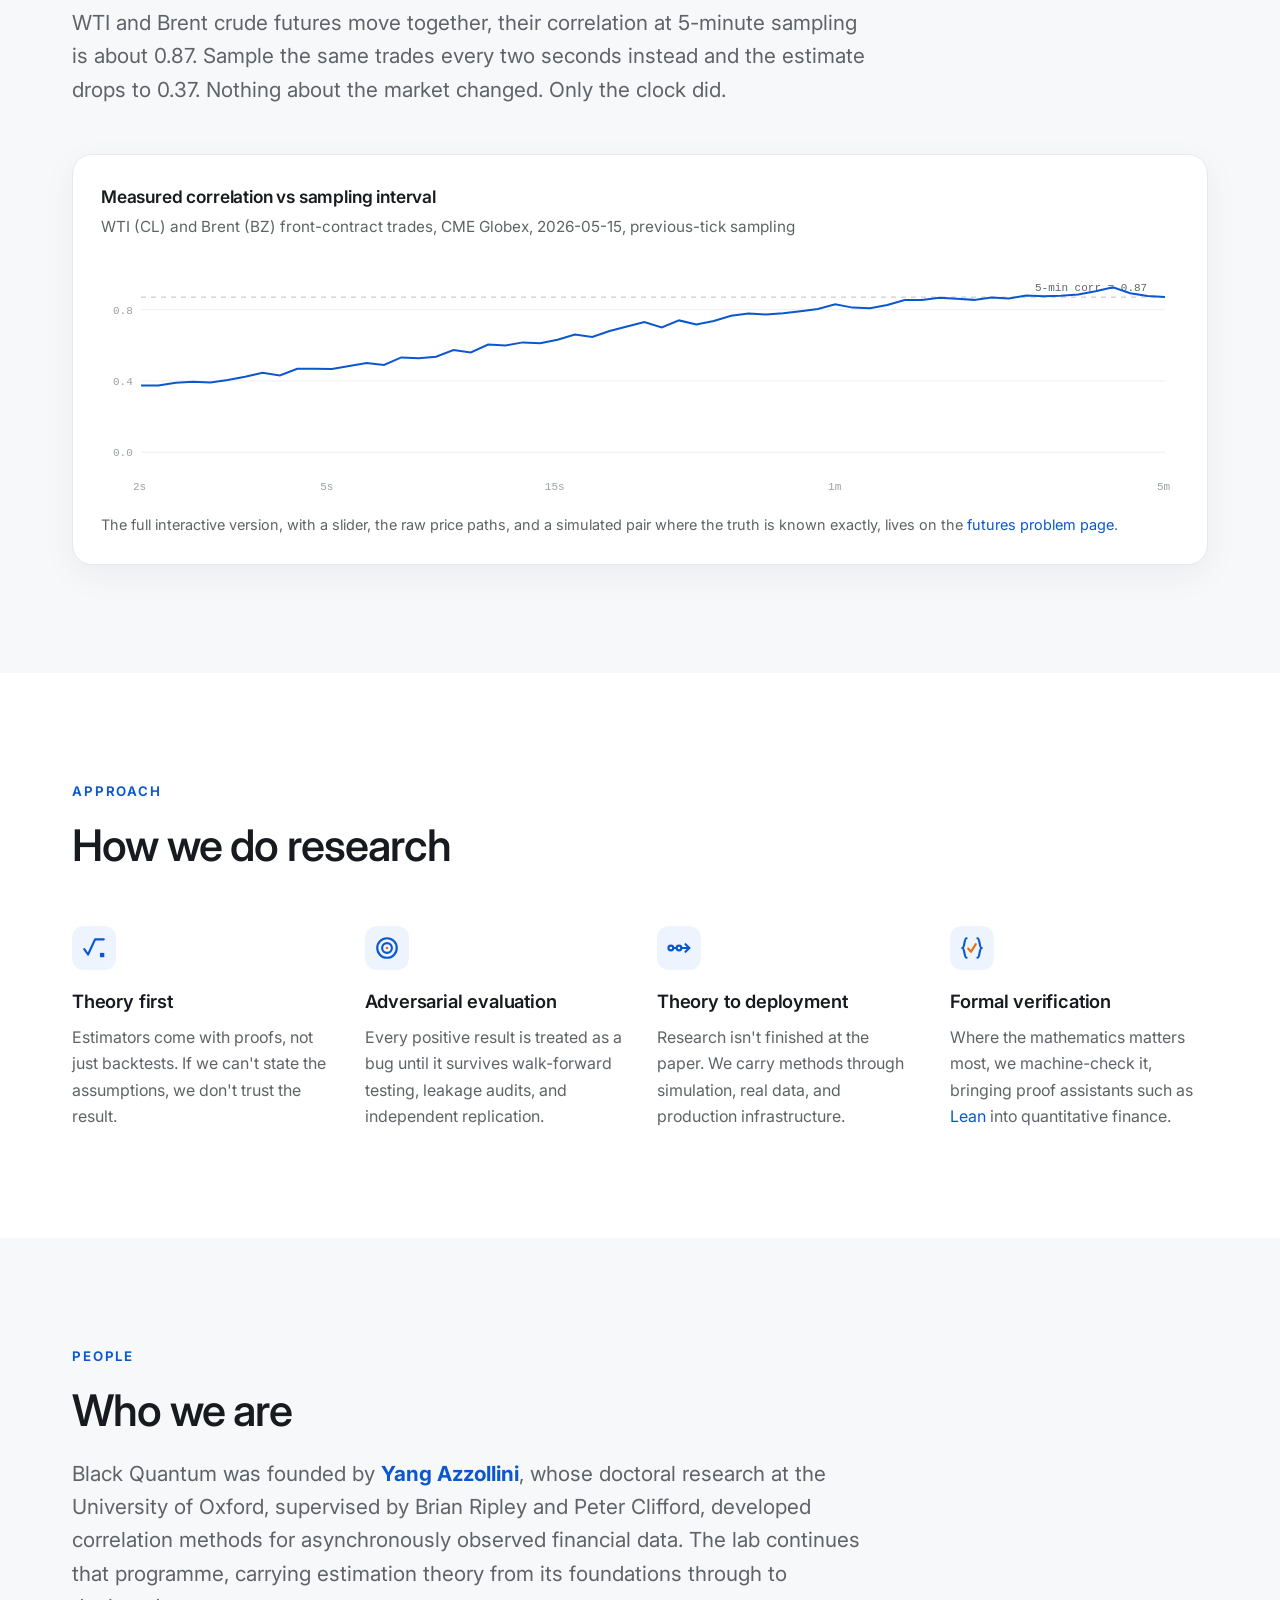
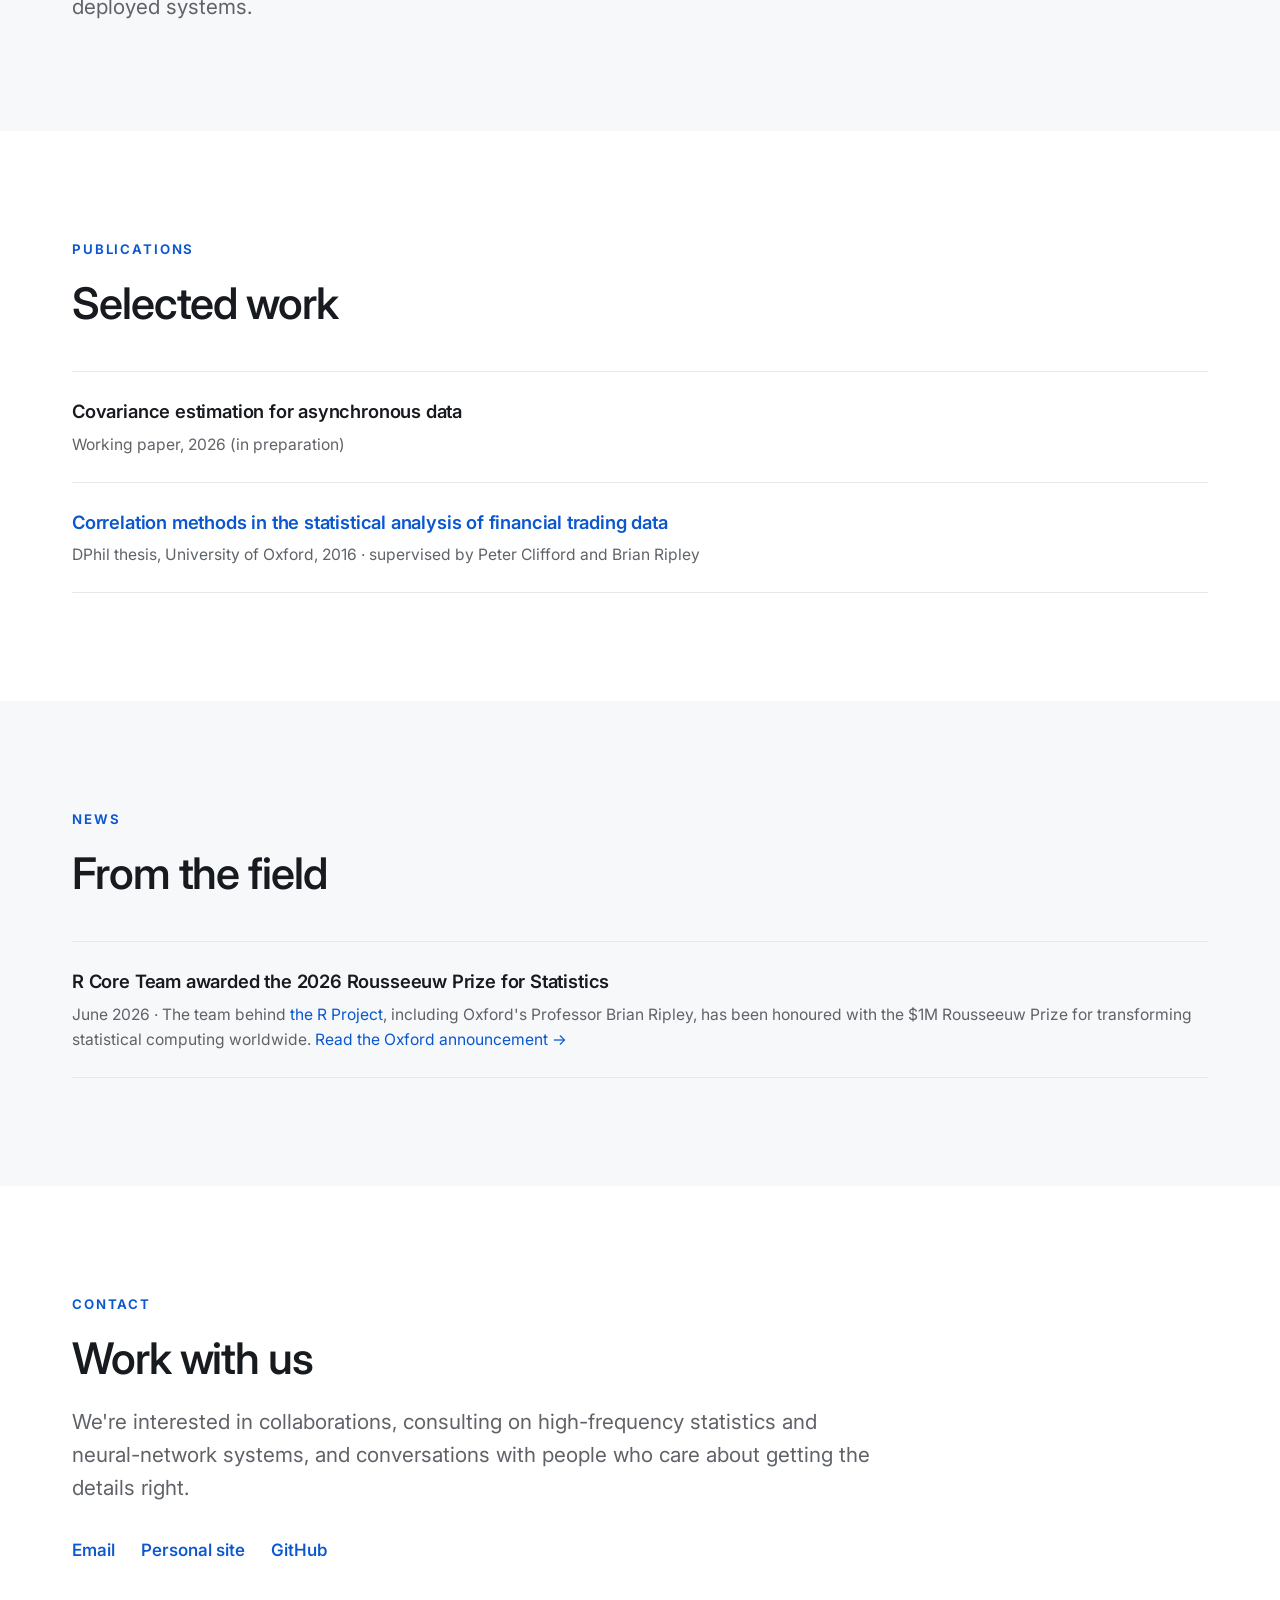
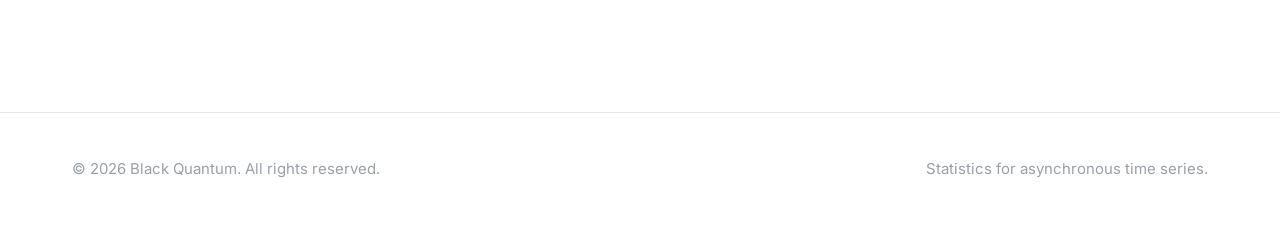
==== commit e3717bdf: "Add interactive constellation to all three heroes Nodes drift and link to neighbours; the pointer pu" ====
--- a/index.html
+++ b/index.html
@@ -5,7 +5,7 @@
 <meta name="viewport" content="width=device-width, initial-scale=1.0">
 <meta name="color-scheme" content="light">
 <title>Black Quantum — Statistics for asynchronous time series</title>
-<meta name="description" content="Black Quantum is a statistics research and deployment lab. We build estimators for data that never line up: provable, replicable, and fast enough to run live.">
+<meta name="description" content="Black Quantum is a statistics research and deployment lab. We build estimators for data that never line up, proved and put into production.">
 <link rel="preconnect" href="https://fonts.googleapis.com">
 <link rel="preconnect" href="https://fonts.gstatic.com" crossorigin>
 <link href="https://fonts.googleapis.com/css2?family=Inter:wght@400;500;600;700&display=swap" rel="stylesheet">
@@ -28,7 +28,7 @@
   </div>
 </nav>
 
-<header class="hero">
+<header class="hero" data-constellation>
   <div class="blob b1"></div>
   <div class="blob b2"></div>
   <div class="wrap">
@@ -113,7 +113,7 @@
   <section class="block tint" id="problems">
     <div class="wrap">
       <div class="kicker reveal">Problems</div>
-      <h2 class="section reveal">One principle, stated on real problems</h2>
+      <h2 class="section reveal">The failure first, then the method</h2>
       <p class="lede reveal">
         We pick problems the way the best labs do: each one matters on its own, and each
         one exercises the same root idea, so a solution travels. Every problem gets its
@@ -535,6 +535,7 @@
   </div>
 </footer>
 
+<script src="/constellation.js"></script>
 <script src="/epps-data.js"></script>
 <script>
 (function () {
--- a/style.css
+++ b/style.css
@@ -110,6 +110,10 @@
   animation: drift2 32s ease-in-out infinite alternate;
 }
 header.hero .wrap { position: relative; z-index: 1; }
+canvas.constellation {
+  position: absolute; inset: 0; width: 100%; height: 100%;
+  z-index: 0; pointer-events: none; display: block;
+}
 @keyframes drift1 { from { transform: translate(0,0) scale(1); } to { transform: translate(-60px,50px) scale(1.12); } }
 @keyframes drift2 { from { transform: translate(0,0) scale(1); } to { transform: translate(70px,-40px) scale(0.94); } }
 @media (prefers-reduced-motion: reduce) { header.hero .blob { animation: none; } }
@@ -284,6 +288,49 @@
   max-width: 66ch;
 }
 
+/* ---------- featured origin (story) ---------- */
+.origin { display: grid; grid-template-columns: minmax(300px, 5fr) minmax(320px, 6fr); gap: 56px; align-items: center; }
+@media (max-width: 900px) { .origin { grid-template-columns: 1fr; } }
+.origin h2.section { max-width: 16ch; }
+.paper-scene { position: relative; min-height: 480px; }
+.paper-scene .sketch { position: absolute; inset: 0; }
+.paper-scene .sketch svg { width: 100%; height: 100%; }
+.paper-card {
+  position: absolute; left: 6%; top: 26%; width: 76%;
+  background: linear-gradient(178deg, #fdfdfc 0%, #f4f3ef 49.6%, #e9e7e1 50.4%, #fbfaf8 100%);
+  border-radius: 6px; padding: 34px 36px 30px;
+  transform: rotate(-6deg);
+  box-shadow: 0 26px 60px rgba(23,26,31,0.22), 0 4px 14px rgba(23,26,31,0.10);
+}
+.paper-card .ptitle {
+  font-family: Georgia, "Times New Roman", serif;
+  font-size: clamp(1.05rem, 1.9vw, 1.45rem); line-height: 1.3; font-weight: 600;
+  color: #1c1e21; letter-spacing: 0;
+}
+.paper-card .pauthor {
+  font-family: Georgia, "Times New Roman", serif;
+  font-size: 0.95rem; color: #3c4043; margin-top: 14px;
+}
+.paper-card .pdept {
+  font-family: Georgia, "Times New Roman", serif;
+  font-size: 0.82rem; color: #5f6368; margin-top: 4px;
+}
+.paper-card .prule { height: 1px; background: #d8d5cd; margin: 18px 0 12px; }
+.paper-card .pfoot {
+  font-family: Georgia, "Times New Roman", serif;
+  font-size: 0.82rem; color: #5f6368; font-style: italic;
+}
+.paper-scene .accent-dot {
+  position: absolute; left: 2%; bottom: 12%; width: 56px; height: 56px;
+  border-radius: 50%; background: var(--blue-bright); opacity: 0.9;
+}
+.paper-scene .mini-chart {
+  position: absolute; right: -2%; bottom: 0; width: 38%;
+  background: #0f2350; border-radius: 14px; padding: 16px;
+  box-shadow: 0 18px 44px rgba(23,26,31,0.25);
+}
+.paper-scene .mini-chart svg { width: 100%; height: auto; display: block; }
+
 /* ---------- story timeline ---------- */
 .timeline { position: relative; margin-top: 24px; }
 .timeline::before {
@@ -313,7 +360,11 @@
 .era .vignette svg { width: 100%; height: auto; display: block; }
 
 /* ---------- problem page hero ---------- */
-header.page-hero { background: var(--grad-hero); padding: 96px 0 70px; }
+header.page-hero {
+  background: var(--grad-hero); padding: 96px 0 70px;
+  position: relative; overflow: hidden;
+}
+header.page-hero .wrap { position: relative; z-index: 1; }
 header.page-hero .crumb { font-size: 0.9rem; color: var(--muted); margin-bottom: 26px; }
 header.page-hero .crumb a { color: var(--muted); }
 header.page-hero .crumb a:hover { color: var(--blue); }
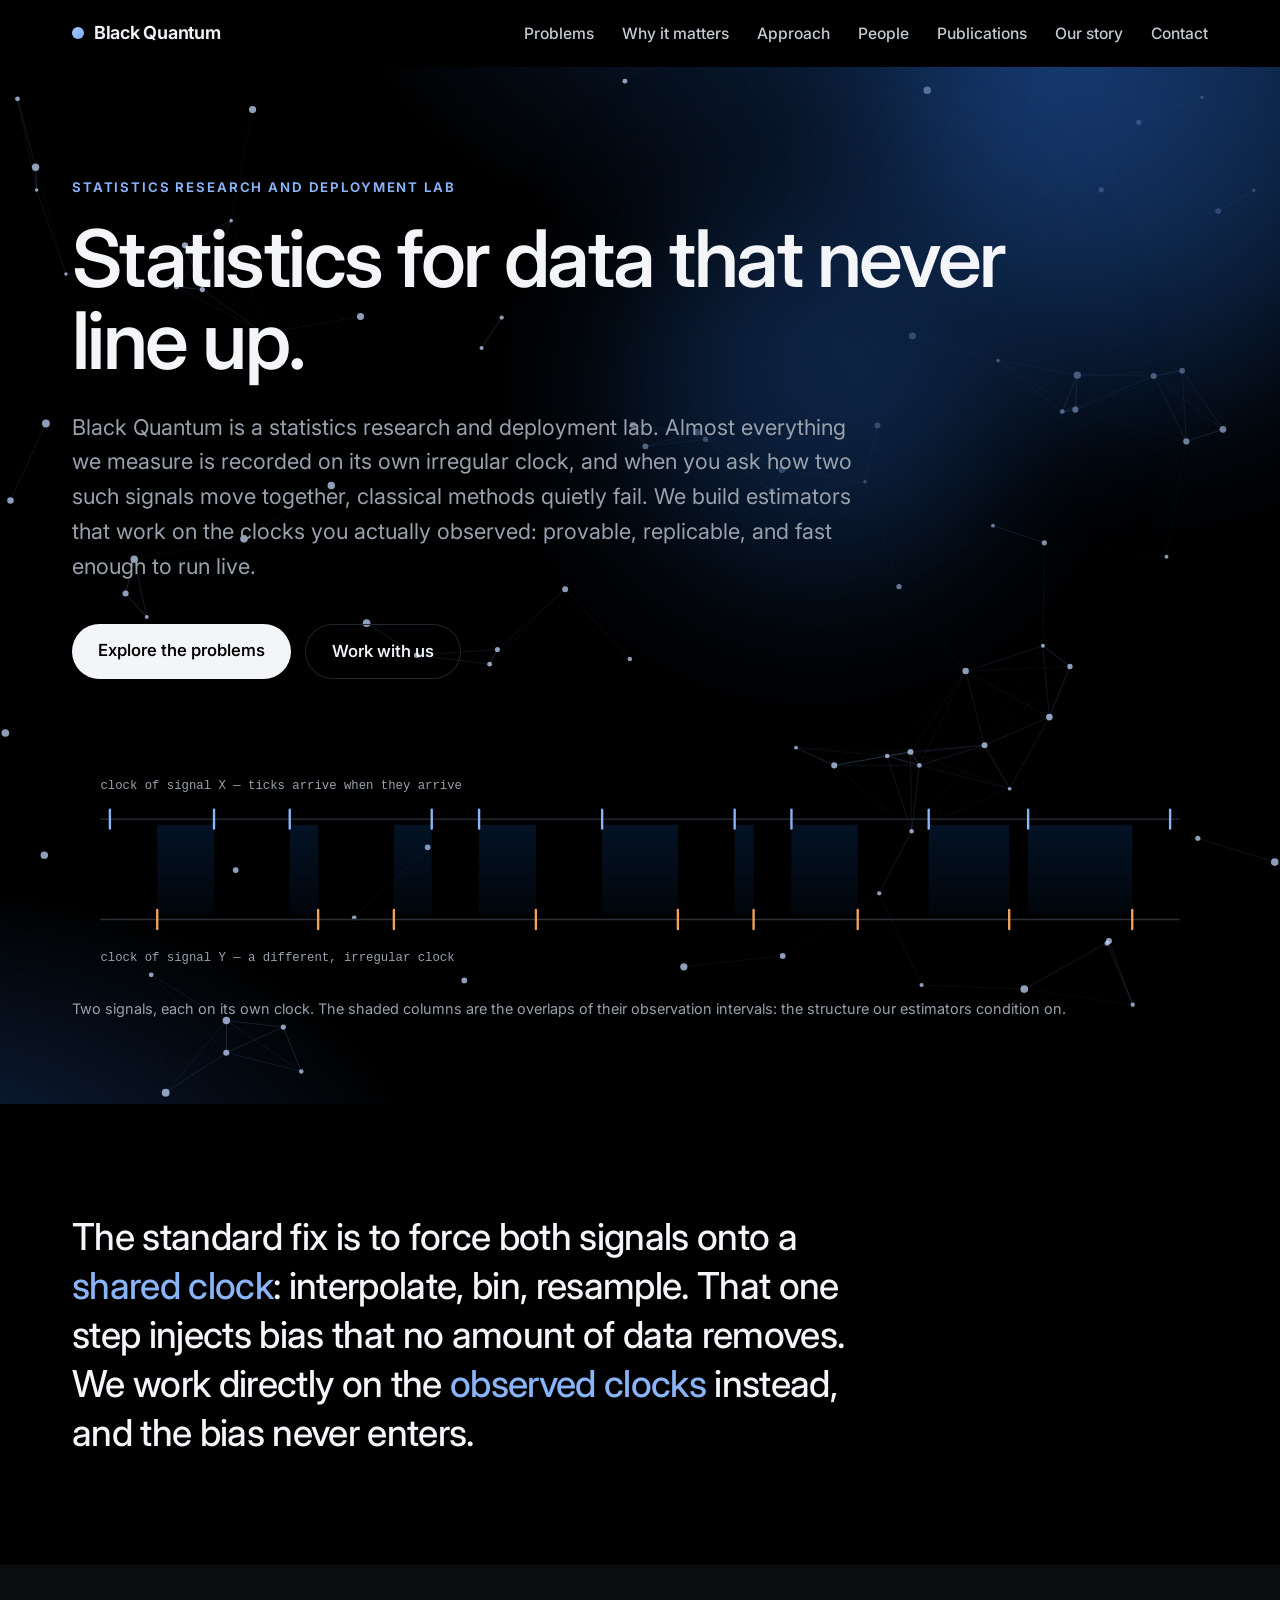
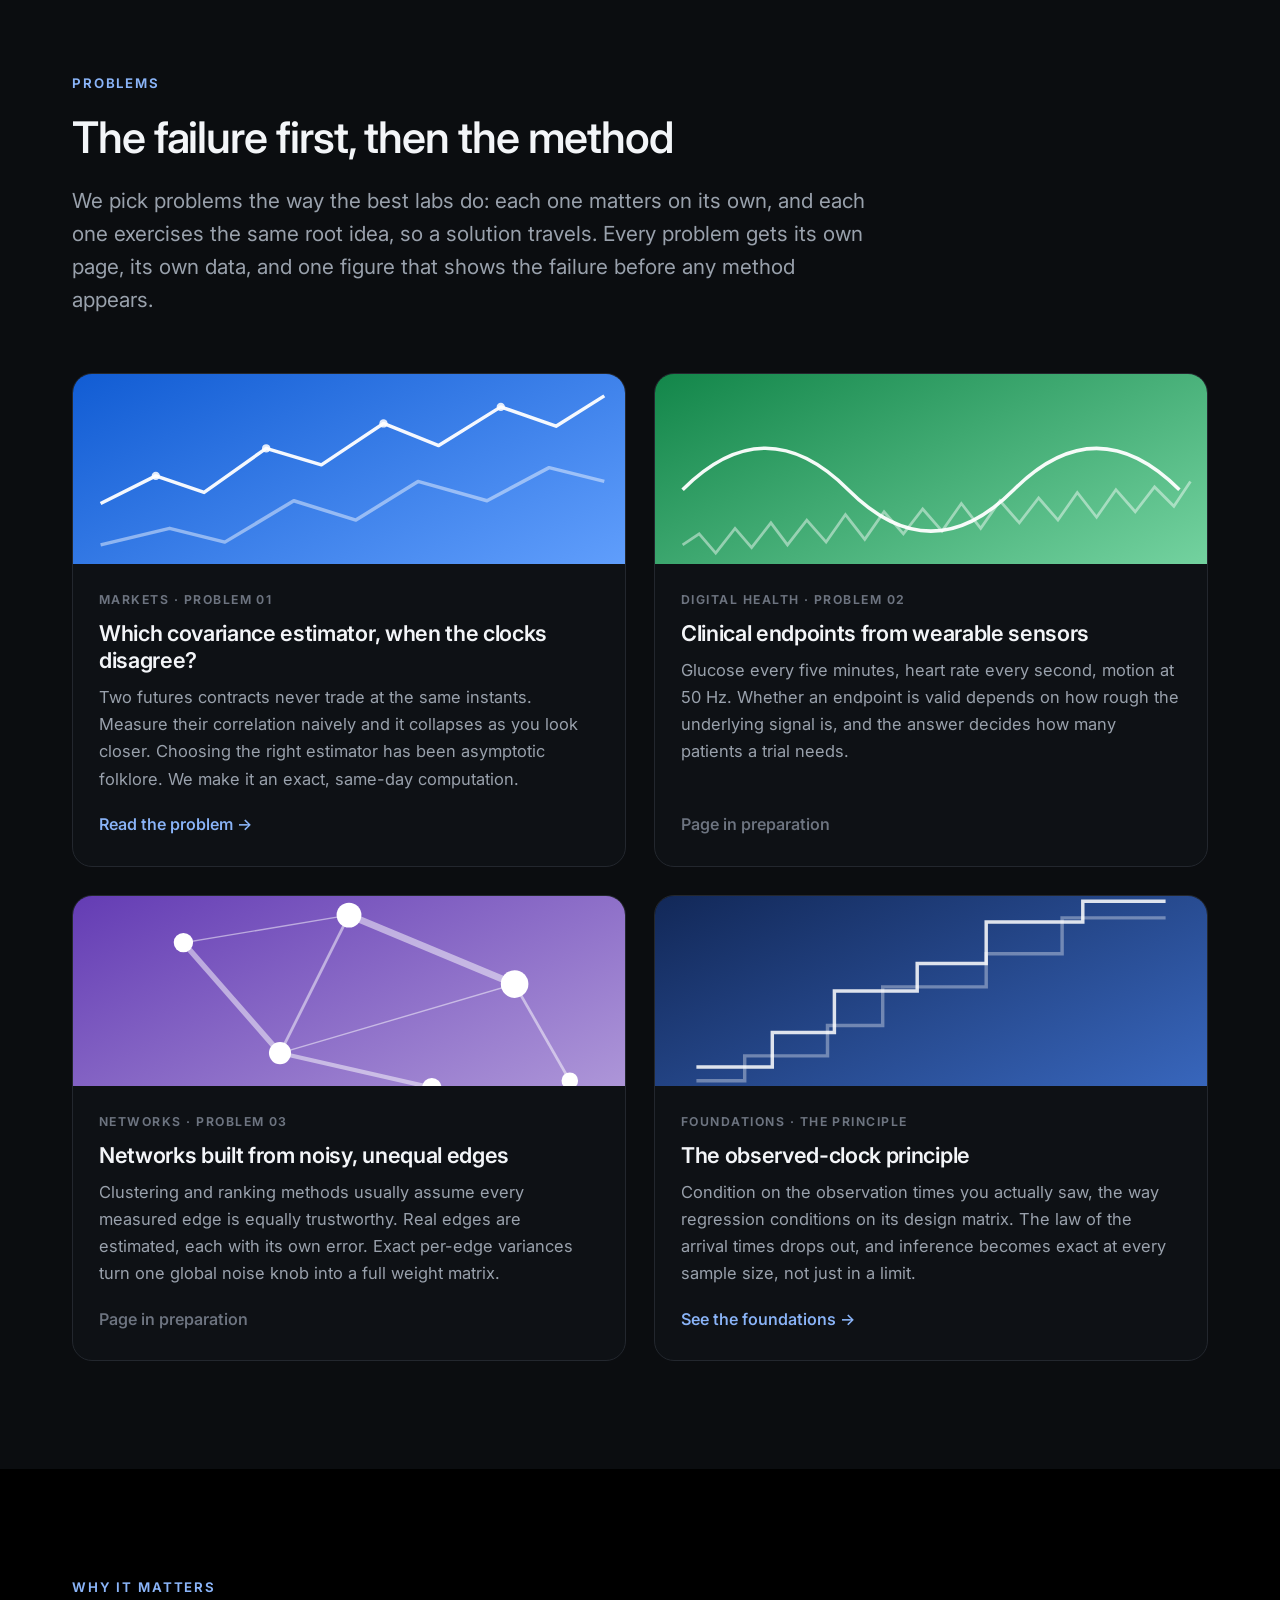
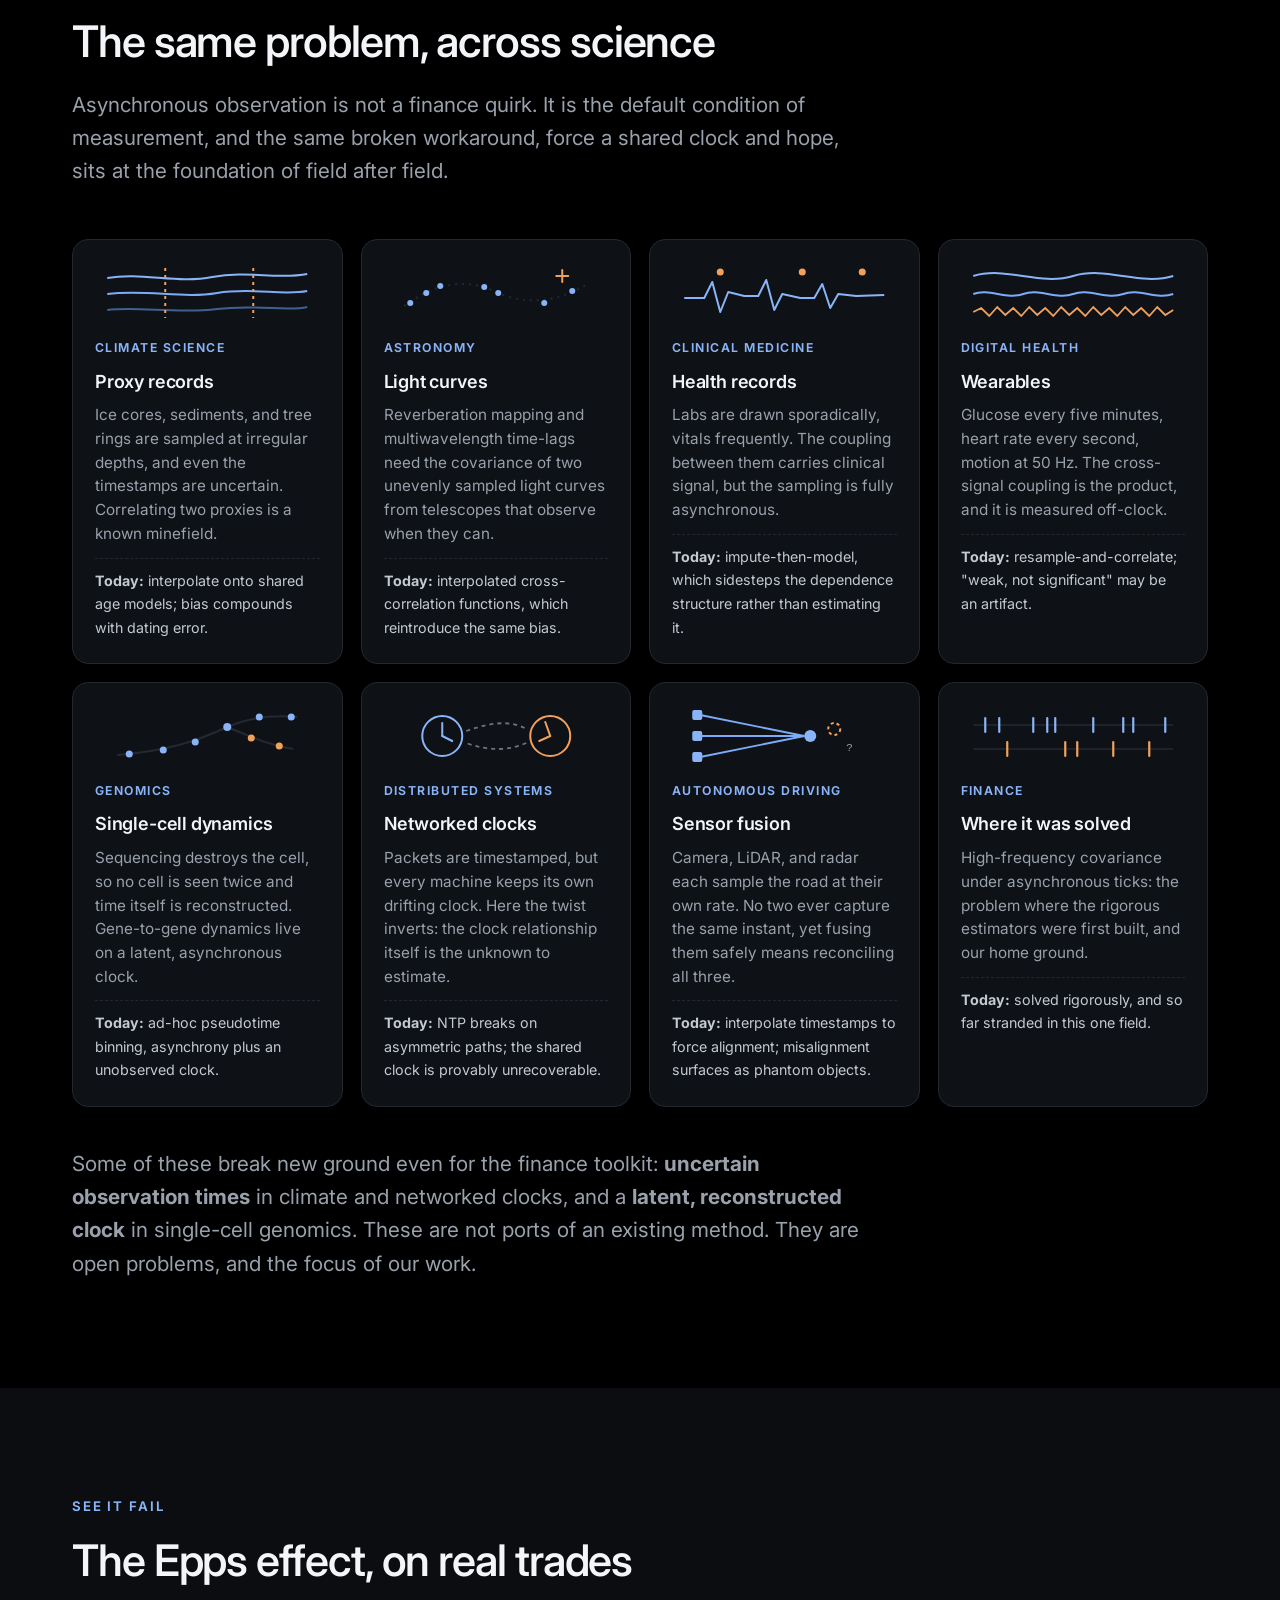
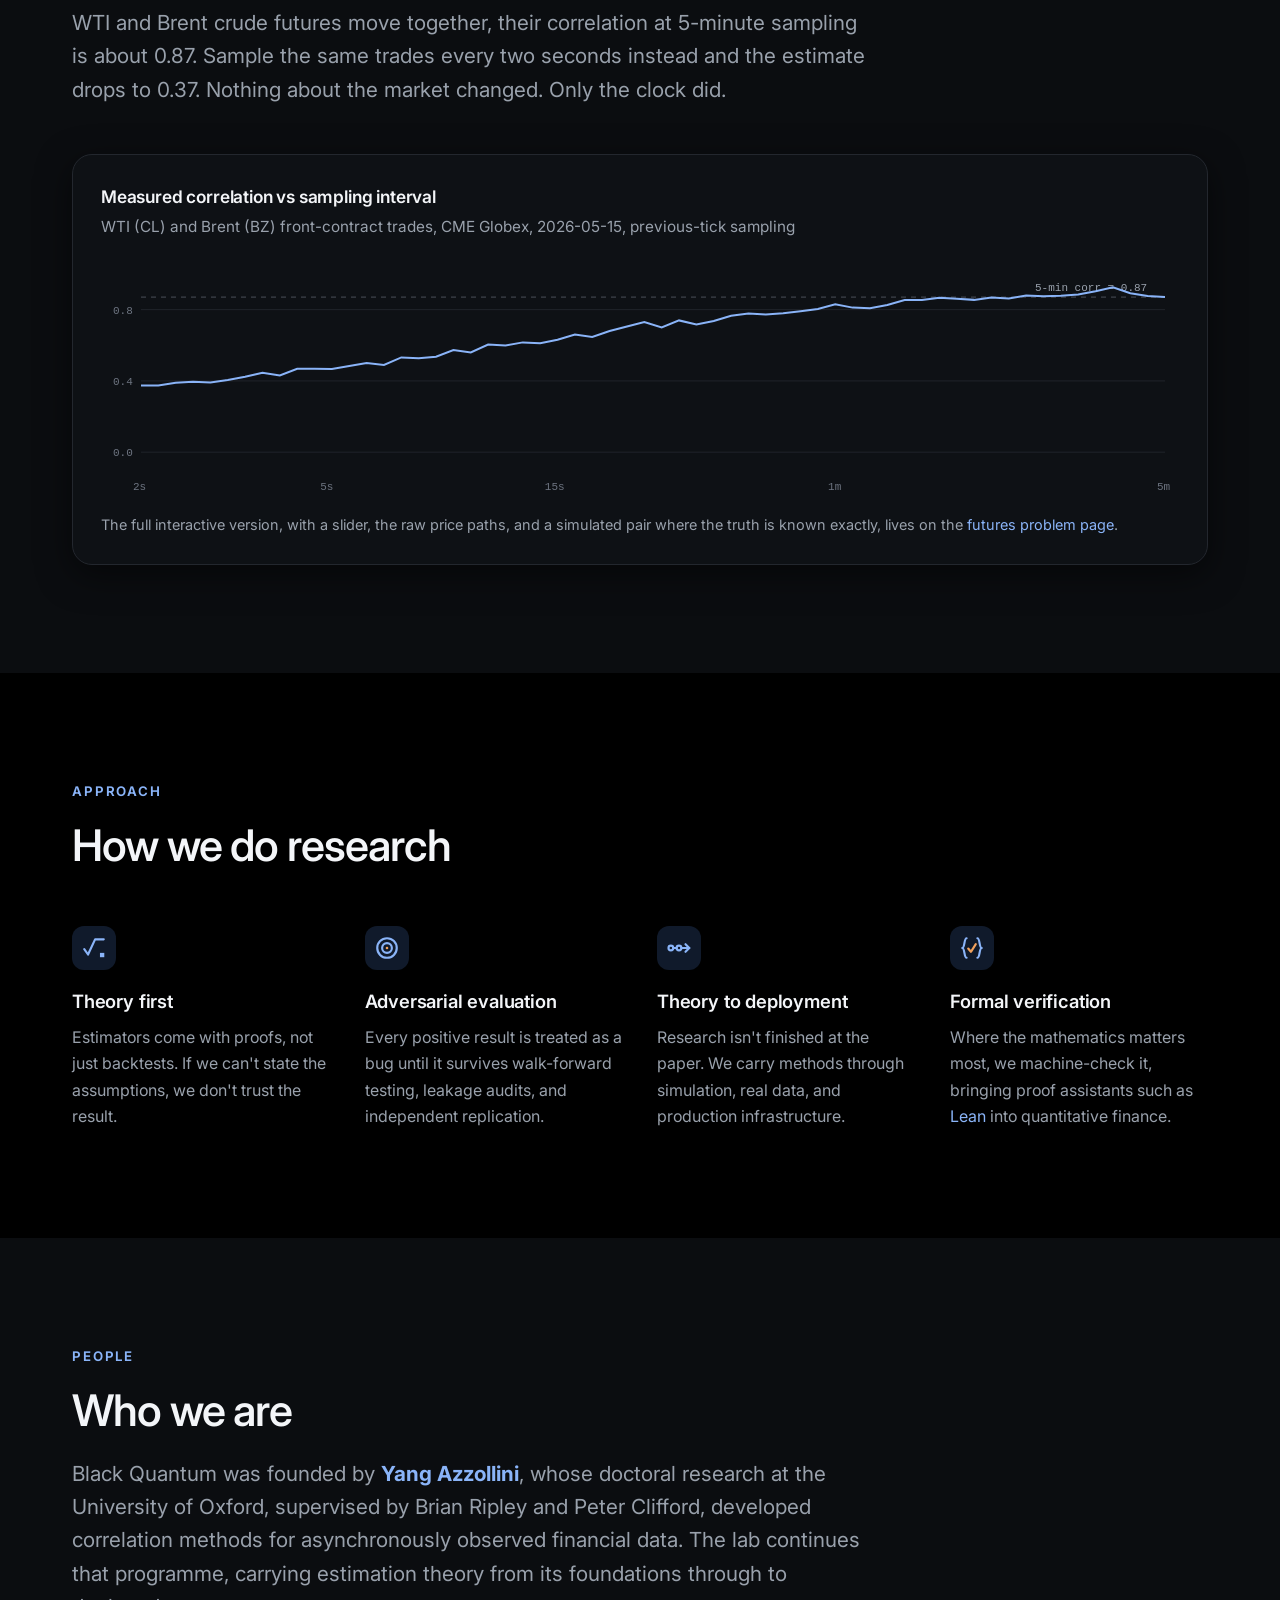
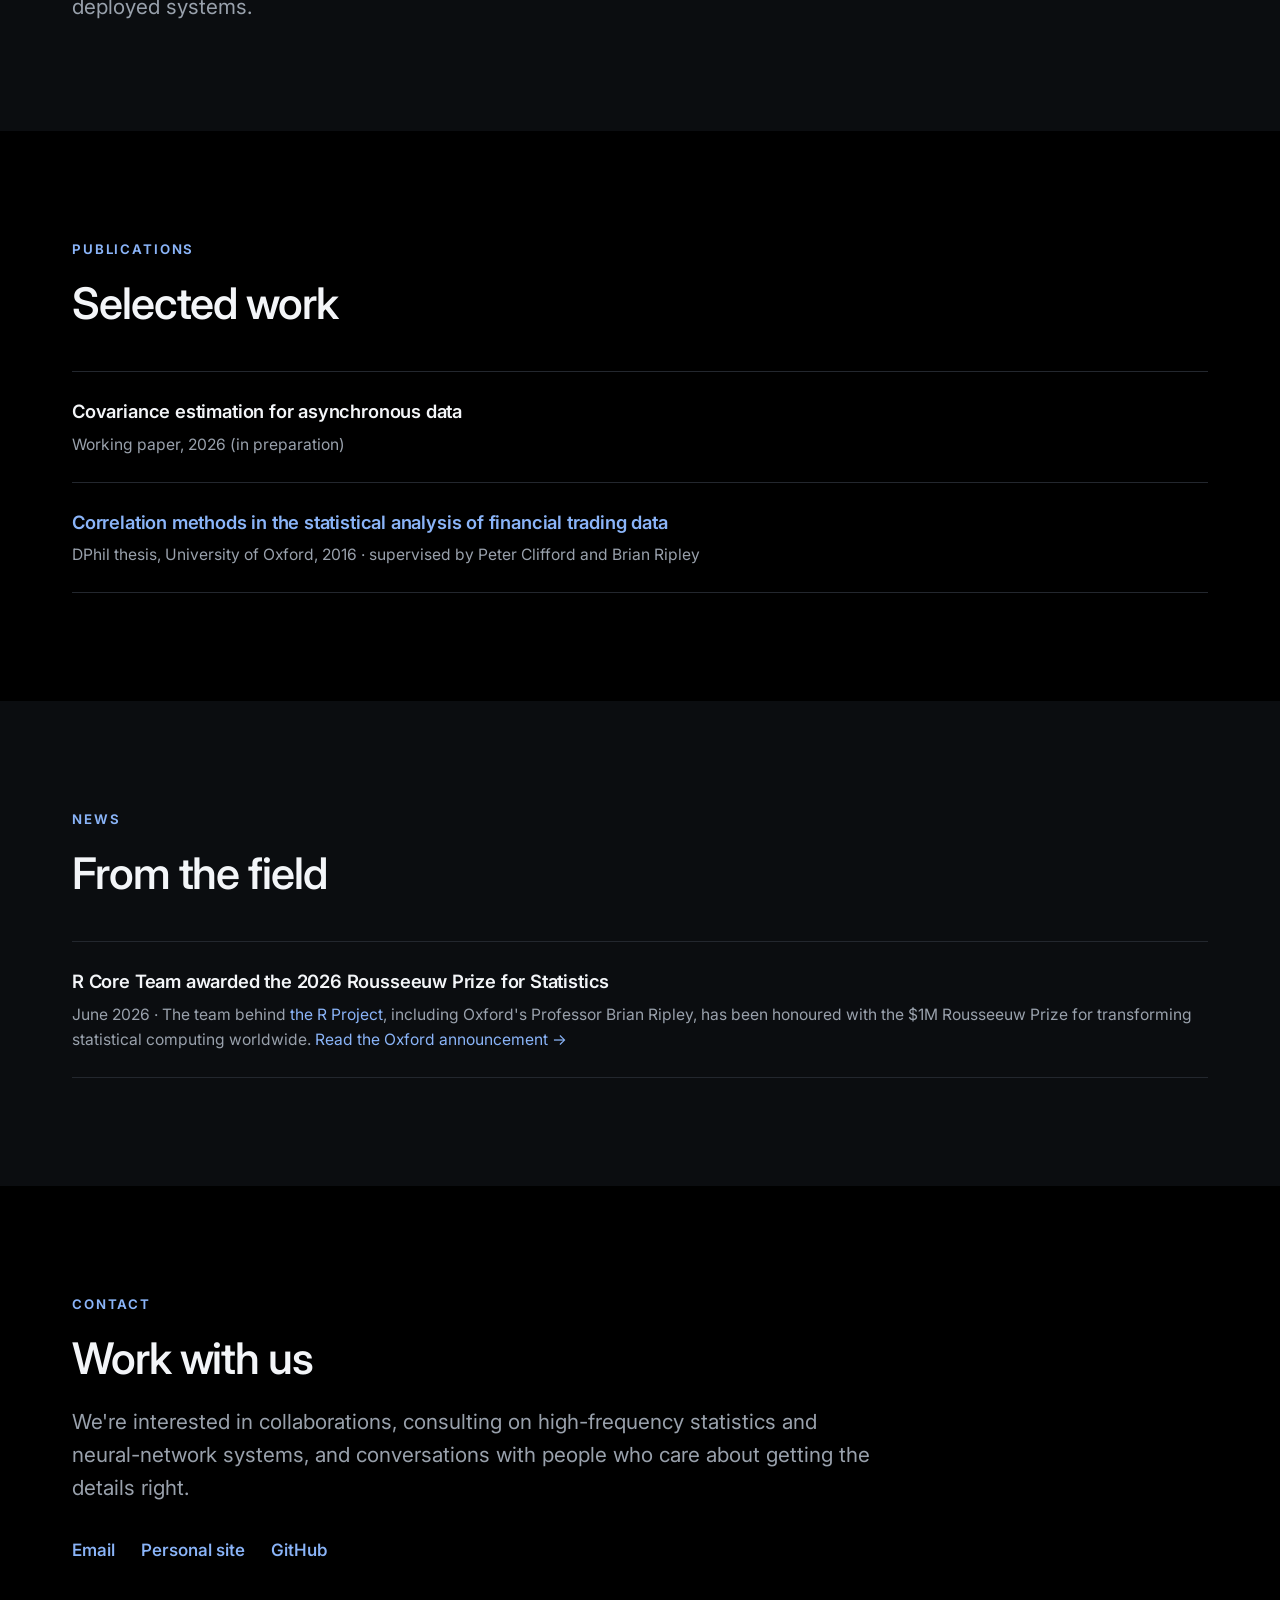
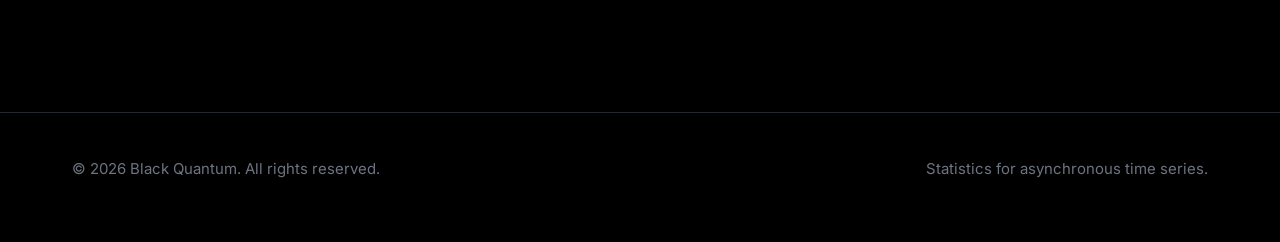
==== commit f55a2028: "Switch to a black background with a full dark palette Tokens flipped to a near-black scheme with ele" ====
--- a/index.html
+++ b/index.html
@@ -3,7 +3,7 @@
 <head>
 <meta charset="UTF-8">
 <meta name="viewport" content="width=device-width, initial-scale=1.0">
-<meta name="color-scheme" content="light">
+<meta name="color-scheme" content="dark">
 <title>Black Quantum — Statistics for asynchronous time series</title>
 <meta name="description" content="Black Quantum is a statistics research and deployment lab. We build estimators for data that never line up, proved and put into production.">
 <link rel="preconnect" href="https://fonts.googleapis.com">
@@ -67,8 +67,8 @@
           <rect x="1010" y="78" width="110" height="94" fill="url(#band)"/>
         </g>
         <!-- clock X -->
-        <line x1="30" y1="72" x2="1170" y2="72" stroke="#dadce0" stroke-width="1.5"/>
-        <g stroke="#0b57d0" stroke-width="2.5" stroke-linecap="round">
+        <line x1="30" y1="72" x2="1170" y2="72" stroke="#2b3038" stroke-width="1.5"/>
+        <g stroke="#8ab4f8" stroke-width="2.5" stroke-linecap="round">
           <line x1="40" y1="62" x2="40" y2="82"/><line x1="150" y1="62" x2="150" y2="82"/>
           <line x1="230" y1="62" x2="230" y2="82"/><line x1="380" y1="62" x2="380" y2="82"/>
           <line x1="430" y1="62" x2="430" y2="82"/><line x1="560" y1="62" x2="560" y2="82"/>
@@ -77,16 +77,16 @@
           <line x1="1160" y1="62" x2="1160" y2="82"/>
         </g>
         <!-- clock Y -->
-        <line x1="30" y1="178" x2="1170" y2="178" stroke="#dadce0" stroke-width="1.5"/>
-        <g stroke="#e8710a" stroke-width="2.5" stroke-linecap="round">
+        <line x1="30" y1="178" x2="1170" y2="178" stroke="#2b3038" stroke-width="1.5"/>
+        <g stroke="#f2a15c" stroke-width="2.5" stroke-linecap="round">
           <line x1="90" y1="168" x2="90" y2="188"/><line x1="260" y1="168" x2="260" y2="188"/>
           <line x1="340" y1="168" x2="340" y2="188"/><line x1="490" y1="168" x2="490" y2="188"/>
           <line x1="640" y1="168" x2="640" y2="188"/><line x1="720" y1="168" x2="720" y2="188"/>
           <line x1="830" y1="168" x2="830" y2="188"/><line x1="990" y1="168" x2="990" y2="188"/>
           <line x1="1120" y1="168" x2="1120" y2="188"/>
         </g>
-        <text x="30" y="40" font-size="13" fill="#5f6368" font-family="ui-monospace, Menlo, monospace">clock of signal X — ticks arrive when they arrive</text>
-        <text x="30" y="222" font-size="13" fill="#5f6368" font-family="ui-monospace, Menlo, monospace">clock of signal Y — a different, irregular clock</text>
+        <text x="30" y="40" font-size="13" fill="#99a1ac" font-family="ui-monospace, Menlo, monospace">clock of signal X — ticks arrive when they arrive</text>
+        <text x="30" y="222" font-size="13" fill="#99a1ac" font-family="ui-monospace, Menlo, monospace">clock of signal Y — a different, irregular clock</text>
       </svg>
       <figcaption class="fig-note" style="margin-top:10px">
         Two signals, each on its own clock. The shaded columns are the overlaps of their
@@ -246,11 +246,11 @@
       <div class="tile-grid reveal-group">
         <div class="tile">
           <div class="spot"><svg viewBox="0 0 200 62" xmlns="http://www.w3.org/2000/svg">
-            <path d="M0,16 C35,10 70,22 105,15 C140,8 170,18 200,12" fill="none" stroke="#0b57d0" stroke-width="2"/>
+            <path d="M0,16 C35,10 70,22 105,15 C140,8 170,18 200,12" fill="none" stroke="#8ab4f8" stroke-width="2"/>
             <path d="M0,32 C40,27 75,37 110,31 C145,25 175,34 200,29" fill="none" stroke="#7cacf8" stroke-width="2"/>
-            <path d="M0,48 C30,44 70,52 110,47 C150,42 180,50 200,45" fill="none" stroke="#c7dbfc" stroke-width="2"/>
-            <line x1="58" y1="6" x2="58" y2="56" stroke="#e8710a" stroke-width="2" stroke-dasharray="3 4"/>
-            <line x1="146" y1="6" x2="146" y2="56" stroke="#e8710a" stroke-width="2" stroke-dasharray="3 4"/>
+            <path d="M0,48 C30,44 70,52 110,47 C150,42 180,50 200,45" fill="none" stroke="#41608f" stroke-width="2"/>
+            <line x1="58" y1="6" x2="58" y2="56" stroke="#f2a15c" stroke-width="2" stroke-dasharray="3 4"/>
+            <line x1="146" y1="6" x2="146" y2="56" stroke="#f2a15c" stroke-width="2" stroke-dasharray="3 4"/>
           </svg></div>
           <span class="field">Climate science</span>
           <h3>Proxy records</h3>
@@ -260,13 +260,13 @@
         </div>
         <div class="tile">
           <div class="spot"><svg viewBox="0 0 200 62" xmlns="http://www.w3.org/2000/svg">
-            <path d="M8,44 C40,20 70,16 100,30 C130,44 160,40 192,22" fill="none" stroke="#e6e8eb" stroke-width="2" stroke-dasharray="2 5"/>
-            <g fill="#0b57d0">
+            <path d="M8,44 C40,20 70,16 100,30 C130,44 160,40 192,22" fill="none" stroke="#242830" stroke-width="2" stroke-dasharray="2 5"/>
+            <g fill="#8ab4f8">
               <circle cx="14" cy="41" r="3"/><circle cx="30" cy="31" r="3"/><circle cx="44" cy="24" r="3"/>
               <circle cx="88" cy="25" r="3"/><circle cx="102" cy="31" r="3"/>
               <circle cx="148" cy="41" r="3"/><circle cx="176" cy="29" r="3"/>
             </g>
-            <g stroke="#e8710a" stroke-width="2" stroke-linecap="round">
+            <g stroke="#f2a15c" stroke-width="2" stroke-linecap="round">
               <line x1="166" y1="8" x2="166" y2="20"/><line x1="160" y1="14" x2="172" y2="14"/>
             </g>
           </svg></div>
@@ -279,8 +279,8 @@
         <div class="tile">
           <div class="spot"><svg viewBox="0 0 200 62" xmlns="http://www.w3.org/2000/svg">
             <polyline points="0,36 20,36 28,20 36,50 44,30 60,34 74,34 82,18 90,48 98,32 116,36 130,36 138,22 146,46 154,32 172,34 200,33"
-              fill="none" stroke="#0b57d0" stroke-width="2" stroke-linejoin="round"/>
-            <g fill="#e8710a">
+              fill="none" stroke="#8ab4f8" stroke-width="2" stroke-linejoin="round"/>
+            <g fill="#f2a15c">
               <circle cx="36" cy="10" r="3.5"/><circle cx="118" cy="10" r="3.5"/><circle cx="178" cy="10" r="3.5"/>
             </g>
           </svg></div>
@@ -292,10 +292,10 @@
         </div>
         <div class="tile">
           <div class="spot"><svg viewBox="0 0 200 62" xmlns="http://www.w3.org/2000/svg">
-            <path d="M0,14 C33,4 66,24 100,14 C133,4 166,24 200,14" fill="none" stroke="#0b57d0" stroke-width="2"/>
+            <path d="M0,14 C33,4 66,24 100,14 C133,4 166,24 200,14" fill="none" stroke="#8ab4f8" stroke-width="2"/>
             <path d="M0,32 C16,26 33,38 50,32 C66,26 83,38 100,32 C116,26 133,38 150,32 C166,26 183,38 200,32" fill="none" stroke="#7cacf8" stroke-width="2"/>
             <polyline points="0,50 8,46 16,54 24,45 32,53 40,46 48,54 56,45 64,53 72,46 80,54 88,45 96,53 104,46 112,54 120,45 128,53 136,46 144,54 152,45 160,53 168,46 176,54 184,45 192,53 200,48"
-              fill="none" stroke="#e8710a" stroke-width="1.8"/>
+              fill="none" stroke="#f2a15c" stroke-width="1.8"/>
           </svg></div>
           <span class="field">Digital health</span>
           <h3>Wearables</h3>
@@ -305,13 +305,13 @@
         </div>
         <div class="tile">
           <div class="spot"><svg viewBox="0 0 200 62" xmlns="http://www.w3.org/2000/svg">
-            <path d="M10,50 C60,46 90,36 120,22 C140,13 165,10 190,12" fill="none" stroke="#e6e8eb" stroke-width="2"/>
-            <path d="M120,22 C140,30 160,40 186,44" fill="none" stroke="#e6e8eb" stroke-width="2"/>
-            <g fill="#0b57d0">
+            <path d="M10,50 C60,46 90,36 120,22 C140,13 165,10 190,12" fill="none" stroke="#242830" stroke-width="2"/>
+            <path d="M120,22 C140,30 160,40 186,44" fill="none" stroke="#242830" stroke-width="2"/>
+            <g fill="#8ab4f8">
               <circle cx="22" cy="49" r="3.5"/><circle cx="56" cy="45" r="3.5"/><circle cx="88" cy="37" r="3.5"/>
               <circle cx="120" cy="22" r="4"/><circle cx="152" cy="12" r="3.5"/><circle cx="184" cy="12" r="3.5"/>
             </g>
-            <g fill="#e8710a">
+            <g fill="#f2a15c">
               <circle cx="144" cy="33" r="3.5"/><circle cx="172" cy="41" r="3.5"/>
             </g>
           </svg></div>
@@ -323,14 +323,14 @@
         </div>
         <div class="tile">
           <div class="spot"><svg viewBox="0 0 200 62" xmlns="http://www.w3.org/2000/svg">
-            <circle cx="46" cy="31" r="20" fill="none" stroke="#0b57d0" stroke-width="2"/>
-            <line x1="46" y1="31" x2="46" y2="18" stroke="#0b57d0" stroke-width="2" stroke-linecap="round"/>
-            <line x1="46" y1="31" x2="56" y2="36" stroke="#0b57d0" stroke-width="2" stroke-linecap="round"/>
-            <circle cx="154" cy="31" r="20" fill="none" stroke="#e8710a" stroke-width="2"/>
-            <line x1="154" y1="31" x2="149" y2="17" stroke="#e8710a" stroke-width="2" stroke-linecap="round"/>
-            <line x1="154" y1="31" x2="143" y2="36" stroke="#e8710a" stroke-width="2" stroke-linecap="round"/>
-            <path d="M70,26 C98,16 116,16 130,24" fill="none" stroke="#9aa0a6" stroke-width="1.8" stroke-dasharray="4 4"/>
-            <path d="M130,38 C112,46 92,46 70,38" fill="none" stroke="#9aa0a6" stroke-width="1.8" stroke-dasharray="4 4"/>
+            <circle cx="46" cy="31" r="20" fill="none" stroke="#8ab4f8" stroke-width="2"/>
+            <line x1="46" y1="31" x2="46" y2="18" stroke="#8ab4f8" stroke-width="2" stroke-linecap="round"/>
+            <line x1="46" y1="31" x2="56" y2="36" stroke="#8ab4f8" stroke-width="2" stroke-linecap="round"/>
+            <circle cx="154" cy="31" r="20" fill="none" stroke="#f2a15c" stroke-width="2"/>
+            <line x1="154" y1="31" x2="149" y2="17" stroke="#f2a15c" stroke-width="2" stroke-linecap="round"/>
+            <line x1="154" y1="31" x2="143" y2="36" stroke="#f2a15c" stroke-width="2" stroke-linecap="round"/>
+            <path d="M70,26 C98,16 116,16 130,24" fill="none" stroke="#6d7480" stroke-width="1.8" stroke-dasharray="4 4"/>
+            <path d="M130,38 C112,46 92,46 70,38" fill="none" stroke="#6d7480" stroke-width="1.8" stroke-dasharray="4 4"/>
           </svg></div>
           <span class="field">Distributed systems</span>
           <h3>Networked clocks</h3>
@@ -343,13 +343,13 @@
             <g stroke="#7cacf8" stroke-width="1.8">
               <line x1="16" y1="10" x2="120" y2="31"/><line x1="16" y1="31" x2="120" y2="31"/><line x1="16" y1="52" x2="120" y2="31"/>
             </g>
-            <g fill="#0b57d0">
+            <g fill="#8ab4f8">
               <rect x="8" y="5" width="10" height="10" rx="2"/>
               <rect x="8" y="26" width="10" height="10" rx="2"/>
               <rect x="8" y="47" width="10" height="10" rx="2"/>
             </g>
-            <circle cx="126" cy="31" r="6" fill="#0b57d0"/>
-            <circle cx="150" cy="24" r="6" fill="none" stroke="#e8710a" stroke-width="2" stroke-dasharray="3 3"/>
+            <circle cx="126" cy="31" r="6" fill="#8ab4f8"/>
+            <circle cx="150" cy="24" r="6" fill="none" stroke="#f2a15c" stroke-width="2" stroke-dasharray="3 3"/>
             <text x="162" y="46" font-size="11" fill="#9aa0a6" font-family="ui-monospace, Menlo, monospace">?</text>
           </svg></div>
           <span class="field">Autonomous driving</span>
@@ -360,14 +360,14 @@
         </div>
         <div class="tile">
           <div class="spot"><svg viewBox="0 0 200 62" xmlns="http://www.w3.org/2000/svg">
-            <line x1="0" y1="20" x2="200" y2="20" stroke="#e6e8eb" stroke-width="1.5"/>
-            <line x1="0" y1="44" x2="200" y2="44" stroke="#e6e8eb" stroke-width="1.5"/>
-            <g stroke="#0b57d0" stroke-width="2.2" stroke-linecap="round">
+            <line x1="0" y1="20" x2="200" y2="20" stroke="#242830" stroke-width="1.5"/>
+            <line x1="0" y1="44" x2="200" y2="44" stroke="#242830" stroke-width="1.5"/>
+            <g stroke="#8ab4f8" stroke-width="2.2" stroke-linecap="round">
               <line x1="12" y1="13" x2="12" y2="27"/><line x1="26" y1="13" x2="26" y2="27"/><line x1="60" y1="13" x2="60" y2="27"/>
               <line x1="74" y1="13" x2="74" y2="27"/><line x1="82" y1="13" x2="82" y2="27"/><line x1="120" y1="13" x2="120" y2="27"/>
               <line x1="150" y1="13" x2="150" y2="27"/><line x1="160" y1="13" x2="160" y2="27"/><line x1="192" y1="13" x2="192" y2="27"/>
             </g>
-            <g stroke="#e8710a" stroke-width="2.2" stroke-linecap="round">
+            <g stroke="#f2a15c" stroke-width="2.2" stroke-linecap="round">
               <line x1="34" y1="37" x2="34" y2="51"/><line x1="92" y1="37" x2="92" y2="51"/><line x1="104" y1="37" x2="104" y2="51"/>
               <line x1="140" y1="37" x2="140" y2="51"/><line x1="176" y1="37" x2="176" y2="51"/>
             </g>
@@ -416,26 +416,26 @@
       <h2 class="section reveal">How we do research</h2>
       <div class="principles">
         <div class="principle reveal">
-          <div class="icon"><svg viewBox="0 0 24 24" xmlns="http://www.w3.org/2000/svg" fill="none" stroke="#0b57d0" stroke-width="2" stroke-linecap="round" stroke-linejoin="round">
+          <div class="icon"><svg viewBox="0 0 24 24" xmlns="http://www.w3.org/2000/svg" fill="none" stroke="#8ab4f8" stroke-width="2" stroke-linecap="round" stroke-linejoin="round">
             <path d="M3 13 l3.5 5 L13 4 h8"/>
-            <rect x="17.5" y="16.5" width="4" height="4" fill="#0b57d0" stroke="none"/>
+            <rect x="17.5" y="16.5" width="4" height="4" fill="#8ab4f8" stroke="none"/>
           </svg></div>
           <h3>Theory first</h3>
           <p>Estimators come with proofs, not just backtests. If we can't state the
           assumptions, we don't trust the result.</p>
         </div>
         <div class="principle reveal">
-          <div class="icon"><svg viewBox="0 0 24 24" xmlns="http://www.w3.org/2000/svg" fill="none" stroke="#0b57d0" stroke-width="2" stroke-linecap="round">
+          <div class="icon"><svg viewBox="0 0 24 24" xmlns="http://www.w3.org/2000/svg" fill="none" stroke="#8ab4f8" stroke-width="2" stroke-linecap="round">
             <circle cx="12" cy="12" r="9"/>
             <circle cx="12" cy="12" r="4.5"/>
-            <circle cx="12" cy="12" r="1.2" fill="#e8710a" stroke="none"/>
+            <circle cx="12" cy="12" r="1.2" fill="#f2a15c" stroke="none"/>
           </svg></div>
           <h3>Adversarial evaluation</h3>
           <p>Every positive result is treated as a bug until it survives walk-forward
           testing, leakage audits, and independent replication.</p>
         </div>
         <div class="principle reveal">
-          <div class="icon"><svg viewBox="0 0 24 24" xmlns="http://www.w3.org/2000/svg" fill="none" stroke="#0b57d0" stroke-width="2" stroke-linecap="round">
+          <div class="icon"><svg viewBox="0 0 24 24" xmlns="http://www.w3.org/2000/svg" fill="none" stroke="#8ab4f8" stroke-width="2" stroke-linecap="round">
             <circle cx="4.5" cy="12" r="2.2"/>
             <circle cx="12" cy="12" r="2.2"/>
             <line x1="6.7" y1="12" x2="9.8" y2="12"/>
@@ -447,10 +447,10 @@
           real data, and production infrastructure.</p>
         </div>
         <div class="principle reveal">
-          <div class="icon"><svg viewBox="0 0 24 24" xmlns="http://www.w3.org/2000/svg" fill="none" stroke="#0b57d0" stroke-width="2" stroke-linecap="round" stroke-linejoin="round">
+          <div class="icon"><svg viewBox="0 0 24 24" xmlns="http://www.w3.org/2000/svg" fill="none" stroke="#8ab4f8" stroke-width="2" stroke-linecap="round" stroke-linejoin="round">
             <path d="M7 3 C4.5 3 5.5 12 3 12 C5.5 12 4.5 21 7 21"/>
             <path d="M17 3 C19.5 3 18.5 12 21 12 C18.5 12 19.5 21 17 21"/>
-            <path d="M8.5 12.5 L11 15.5 L15.5 8.5" stroke="#e8710a"/>
+            <path d="M8.5 12.5 L11 15.5 L15.5 8.5" stroke="#f2a15c"/>
           </svg></div>
           <h3>Formal verification</h3>
           <p>Where the mathematics matters most, we machine-check it, bringing proof
@@ -580,8 +580,8 @@
     var yOf = function (c) { return py1 - (c + 0.1) / 1.1 * (py1 - py0); };
 
     ctx.font = '11px ui-monospace, Menlo, monospace';
-    ctx.fillStyle = '#9aa0a6';
-    ctx.strokeStyle = '#eceef0';
+    ctx.fillStyle = '#6d7480';
+    ctx.strokeStyle = '#20242b';
     ctx.lineWidth = 1;
     [0, 0.4, 0.8].forEach(function (t) {
       var y = yOf(t);
@@ -593,14 +593,14 @@
     });
 
     var yr = yOf(R.refCorr);
-    ctx.strokeStyle = '#bdc1c6';
+    ctx.strokeStyle = '#4a5058';
     ctx.setLineDash([5, 5]);
     ctx.beginPath(); ctx.moveTo(px0, yr); ctx.lineTo(px1, yr); ctx.stroke();
     ctx.setLineDash([]);
-    ctx.fillStyle = '#5f6368';
+    ctx.fillStyle = '#99a1ac';
     ctx.fillText('5-min corr = ' + R.refCorr.toFixed(2), px1 - 130, yr - 6);
 
-    ctx.strokeStyle = '#0b57d0';
+    ctx.strokeStyle = '#8ab4f8';
     ctx.lineWidth = 2;
     ctx.beginPath();
     var started = false;
--- a/style.css
+++ b/style.css
@@ -1,20 +1,21 @@
-/* Black Quantum — site design system (light, editorial) */
+/* Black Quantum — site design system (dark, editorial) */
 
 :root {
-  --bg: #ffffff;
-  --bg-soft: #f6f8fa;
-  --bg-tint: #eef4fe;
-  --ink: #171a1f;
-  --ink-2: #3c4043;
-  --muted: #5f6368;
-  --faint: #9aa0a6;
-  --line: #e6e8eb;
-  --blue: #0b57d0;
-  --blue-bright: #1a73e8;
-  --blue-soft: #d3e3fd;
-  --orange: #e8710a;
-  --grad-hero: radial-gradient(1200px 600px at 85% -10%, #d3e3fd 0%, rgba(211,227,253,0) 60%),
-               radial-gradient(900px 500px at -10% 110%, #e7f0fe 0%, rgba(231,240,254,0) 55%);
+  --bg: #000000;
+  --bg-soft: #0b0d10;
+  --bg-tint: #101a2b;
+  --surface: #0e1115;
+  --ink: #f3f5f8;
+  --ink-2: #c4cad2;
+  --muted: #99a1ac;
+  --faint: #6d7480;
+  --line: #23272e;
+  --blue: #8ab4f8;
+  --blue-bright: #a8c7fa;
+  --blue-soft: #1b2b47;
+  --orange: #f2a15c;
+  --grad-hero: radial-gradient(1200px 620px at 84% -12%, #12305c 0%, rgba(18,48,92,0) 62%),
+               radial-gradient(900px 520px at -8% 108%, #0f2444 0%, rgba(15,36,68,0) 58%);
   --max: 1200px;
   --radius: 20px;
   font-size: 17px;
@@ -32,14 +33,14 @@
 }
 a { color: var(--blue); text-decoration: none; }
 a:hover { text-decoration: underline; }
-::selection { background: var(--blue-soft); }
+::selection { background: var(--blue-soft); color: var(--ink); }
 
 .wrap { max-width: var(--max); margin: 0 auto; padding: 0 32px; }
 
 /* ---------- nav ---------- */
 nav.site {
   position: sticky; top: 0; z-index: 50;
-  background: rgba(255,255,255,0.82);
+  background: rgba(0,0,0,0.72);
   backdrop-filter: saturate(1.4) blur(14px);
   -webkit-backdrop-filter: saturate(1.4) blur(14px);
   border-bottom: 1px solid transparent;
@@ -97,16 +98,16 @@
 }
 header.hero .blob {
   position: absolute; border-radius: 50%; filter: blur(70px); pointer-events: none;
-  opacity: 0.55; z-index: 0;
+  opacity: 0.75; z-index: 0;
 }
 header.hero .blob.b1 {
   width: 520px; height: 520px; right: -120px; top: -160px;
-  background: radial-gradient(circle at 35% 35%, #7cacf8, #d3e3fd 70%);
+  background: radial-gradient(circle at 35% 35%, #1d4a8f, #0a1e3a 70%);
   animation: drift1 26s ease-in-out infinite alternate;
 }
 header.hero .blob.b2 {
   width: 420px; height: 420px; right: 260px; top: 120px;
-  background: radial-gradient(circle at 60% 40%, #a8c7fa, #e7f0fe 70%);
+  background: radial-gradient(circle at 60% 40%, #163a70, #08182e 70%);
   animation: drift2 32s ease-in-out infinite alternate;
 }
 header.hero .wrap { position: relative; z-index: 1; }
@@ -127,9 +128,9 @@
   font-size: 0.98rem; font-weight: 560; transition: all .18s ease;
 }
 .btn:hover { text-decoration: none; }
-.btn.primary { background: var(--ink); color: #fff; }
-.btn.primary:hover { background: var(--blue); }
-.btn.ghost { border: 1px solid var(--line); color: var(--ink); background: #fff; }
+.btn.primary { background: var(--ink); color: #000; }
+.btn.primary:hover { background: var(--blue-bright); color: #06121f; }
+.btn.ghost { border: 1px solid var(--line); color: var(--ink); background: transparent; }
 .btn.ghost:hover { border-color: var(--blue); color: var(--blue); }
 .hero-figure { margin-top: 72px; }
 .hero-figure svg { width: 100%; height: auto; display: block; }
@@ -152,12 +153,12 @@
 a.problem-card {
   display: flex; flex-direction: column;
   border: 1px solid var(--line); border-radius: var(--radius);
-  overflow: hidden; background: #fff; color: var(--ink);
+  overflow: hidden; background: var(--surface); color: var(--ink);
   transition: box-shadow .22s ease, transform .22s ease, border-color .22s ease;
 }
 a.problem-card:hover {
   text-decoration: none;
-  box-shadow: 0 18px 44px rgba(23,26,31,0.10);
+  box-shadow: 0 18px 44px rgba(0,0,0,0.55);
   transform: translateY(-3px);
   border-color: transparent;
 }
@@ -179,7 +180,7 @@
   gap: 18px; margin-top: 52px;
 }
 .tile {
-  border: 1px solid var(--line); border-radius: 16px; background: #fff;
+  border: 1px solid var(--line); border-radius: 16px; background: var(--surface);
   padding: 22px 22px 24px;
 }
 .tile .spot { height: 62px; margin-bottom: 14px; }
@@ -195,14 +196,14 @@
 /* ---------- figure card (charts) ---------- */
 .figure-card {
   border: 1px solid var(--line); border-radius: var(--radius);
-  background: #fff; padding: 28px; margin-top: 48px;
-  box-shadow: 0 10px 34px rgba(23,26,31,0.05);
+  background: var(--surface); padding: 28px; margin-top: 48px;
+  box-shadow: 0 10px 34px rgba(0,0,0,0.5);
 }
 .figure-card .fig-title { font-weight: 600; font-size: 1.02rem; letter-spacing: -0.01em; }
 .figure-card .fig-sub { color: var(--muted); font-size: 0.9rem; margin-top: 3px; }
 .chip-row { display: flex; gap: 8px; margin: 18px 0 14px; flex-wrap: wrap; }
 button.chip {
-  background: #fff; border: 1px solid var(--line); color: var(--muted);
+  background: transparent; border: 1px solid var(--line); color: var(--muted);
   border-radius: 999px; padding: 7px 16px; font-size: 0.88rem; font-weight: 550;
   cursor: pointer; font-family: inherit; transition: all .15s ease;
 }
@@ -279,8 +280,8 @@
 /* ---------- diagrams (problem pages) ---------- */
 figure.diagram {
   margin: 44px 0; border: 1px solid var(--line); border-radius: var(--radius);
-  background: #fff; padding: 26px 26px 20px;
-  box-shadow: 0 8px 26px rgba(23,26,31,0.04);
+  background: var(--surface); padding: 26px 26px 20px;
+  box-shadow: 0 8px 26px rgba(0,0,0,0.45);
 }
 figure.diagram svg { width: 100%; height: auto; display: block; }
 figure.diagram figcaption {
@@ -300,7 +301,7 @@
   background: linear-gradient(178deg, #fdfdfc 0%, #f4f3ef 49.6%, #e9e7e1 50.4%, #fbfaf8 100%);
   border-radius: 6px; padding: 34px 36px 30px;
   transform: rotate(-6deg);
-  box-shadow: 0 26px 60px rgba(23,26,31,0.22), 0 4px 14px rgba(23,26,31,0.10);
+  box-shadow: 0 26px 60px rgba(0,0,0,0.75), 0 4px 14px rgba(0,0,0,0.5);
 }
 .paper-card .ptitle {
   font-family: Georgia, "Times New Roman", serif;
@@ -327,7 +328,7 @@
 .paper-scene .mini-chart {
   position: absolute; right: -2%; bottom: 0; width: 38%;
   background: #0f2350; border-radius: 14px; padding: 16px;
-  box-shadow: 0 18px 44px rgba(23,26,31,0.25);
+  box-shadow: 0 18px 44px rgba(0,0,0,0.6);
 }
 .paper-scene .mini-chart svg { width: 100%; height: auto; display: block; }
 
@@ -342,7 +343,7 @@
 .era::before {
   content: ""; position: absolute; left: 0; top: 6px;
   width: 16px; height: 16px; border-radius: 50%;
-  background: #fff; border: 3px solid var(--blue);
+  background: var(--bg); border: 3px solid var(--blue);
 }
 .era .when {
   font-size: 0.8rem; font-weight: 650; letter-spacing: 0.12em;
@@ -355,7 +356,7 @@
 .era p { color: var(--ink-2); font-size: 1.05rem; line-height: 1.7; max-width: 62ch; margin-top: 12px; }
 .era .vignette {
   margin: 22px 0 4px; border: 1px solid var(--line); border-radius: 14px;
-  background: var(--bg-soft); padding: 18px; max-width: 560px;
+  background: var(--surface); padding: 18px; max-width: 560px;
 }
 .era .vignette svg { width: 100%; height: auto; display: block; }
 
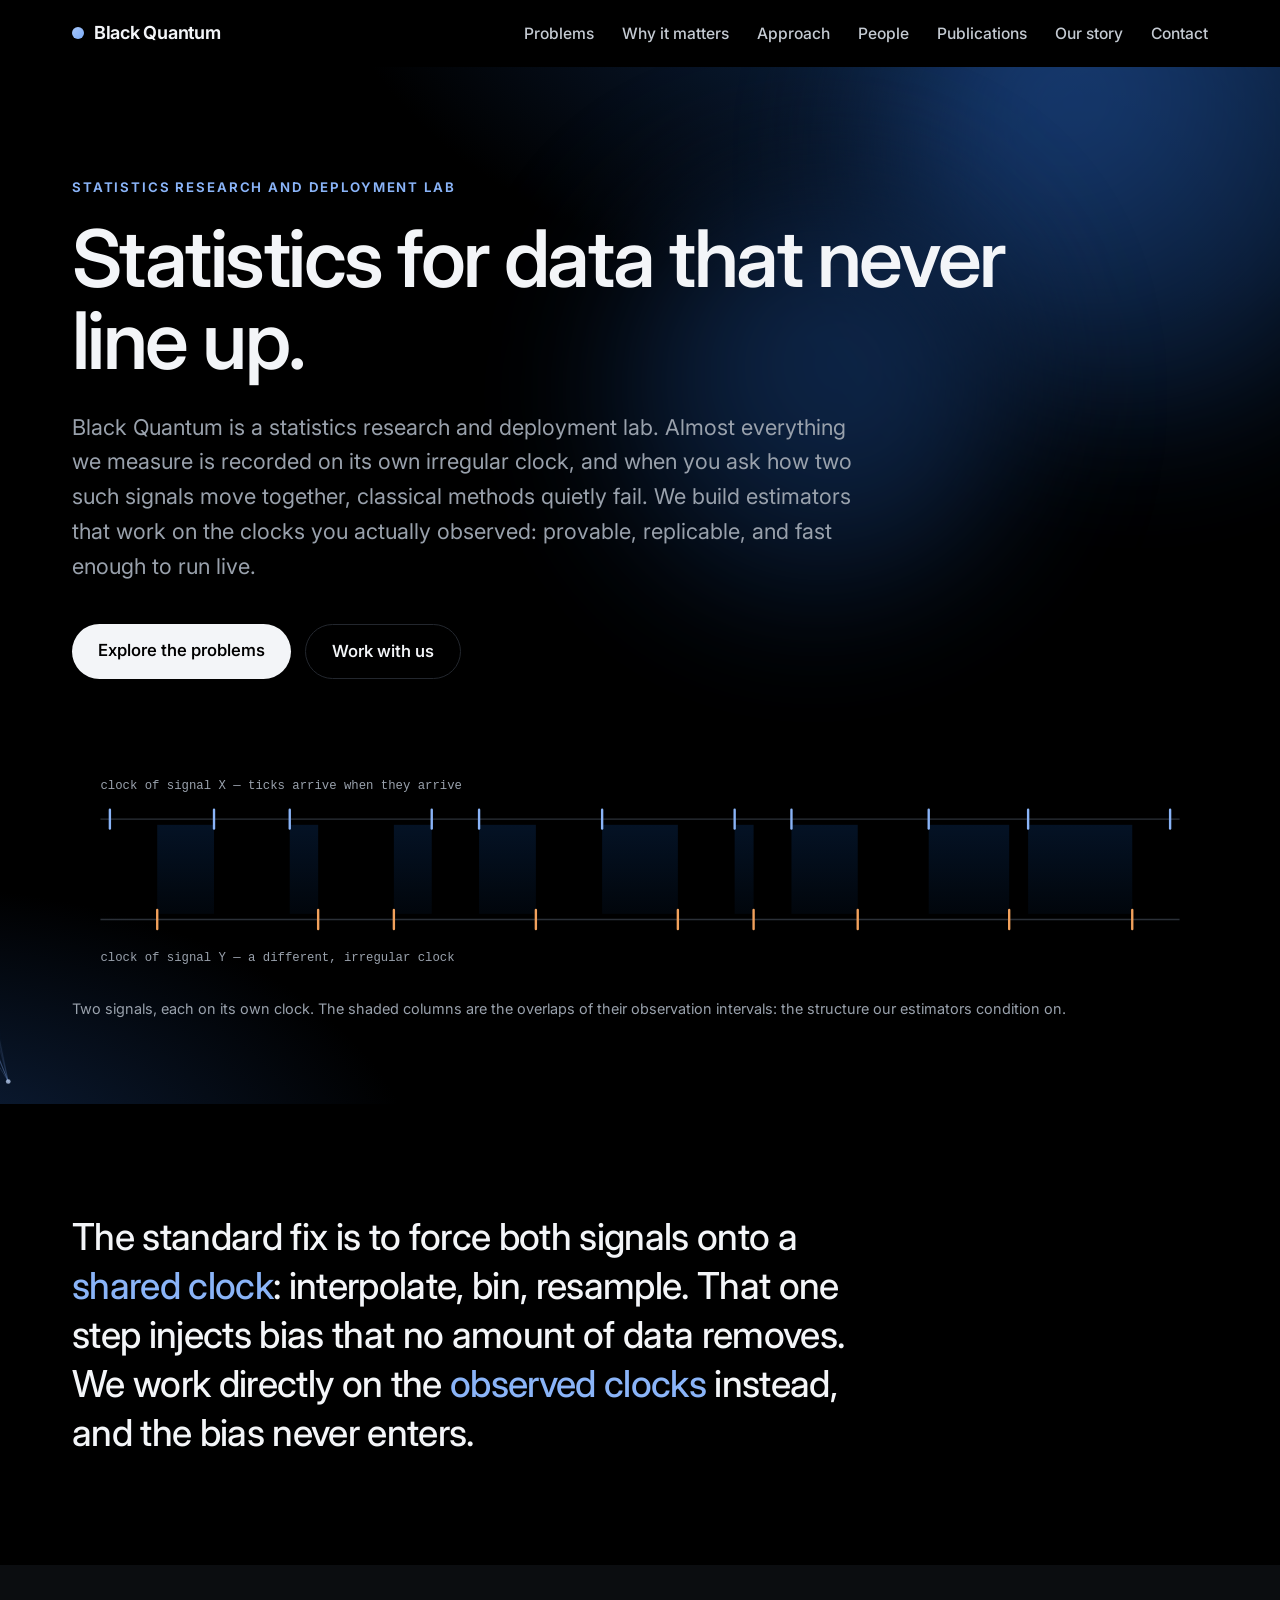
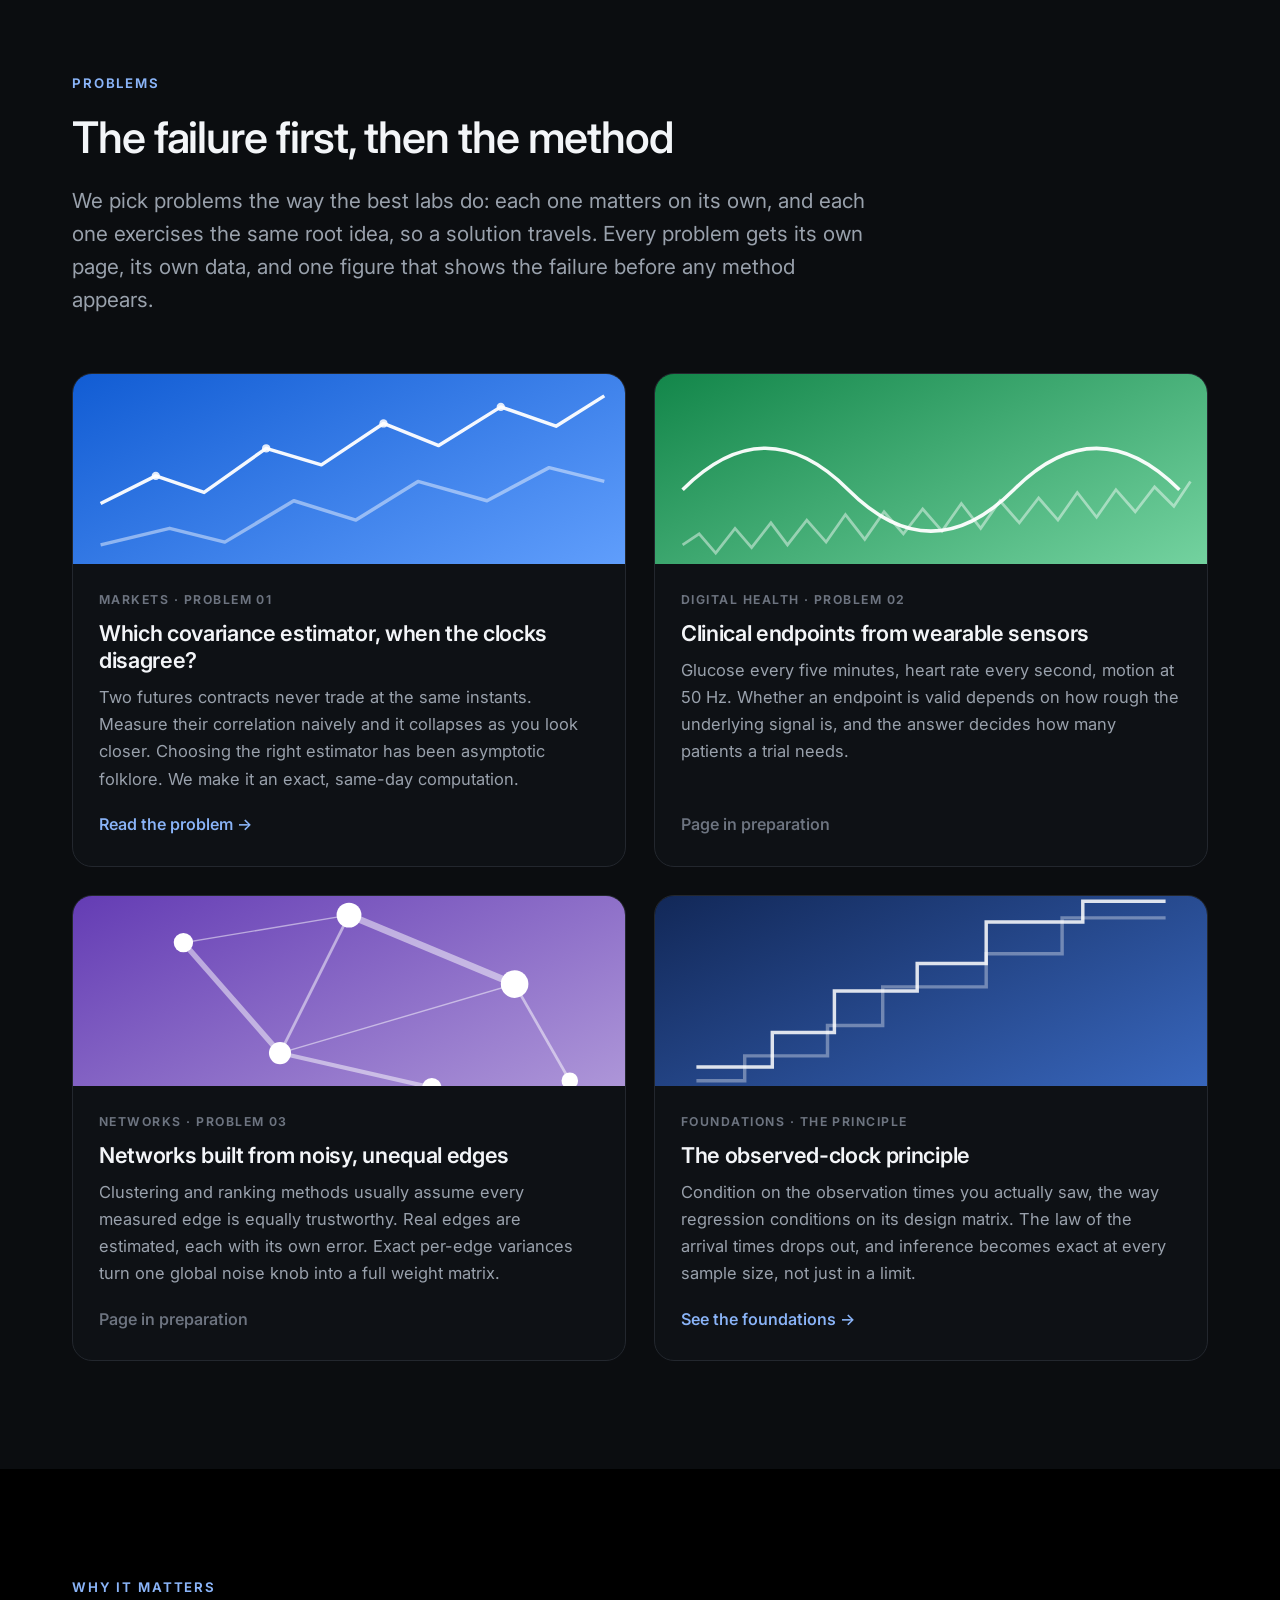
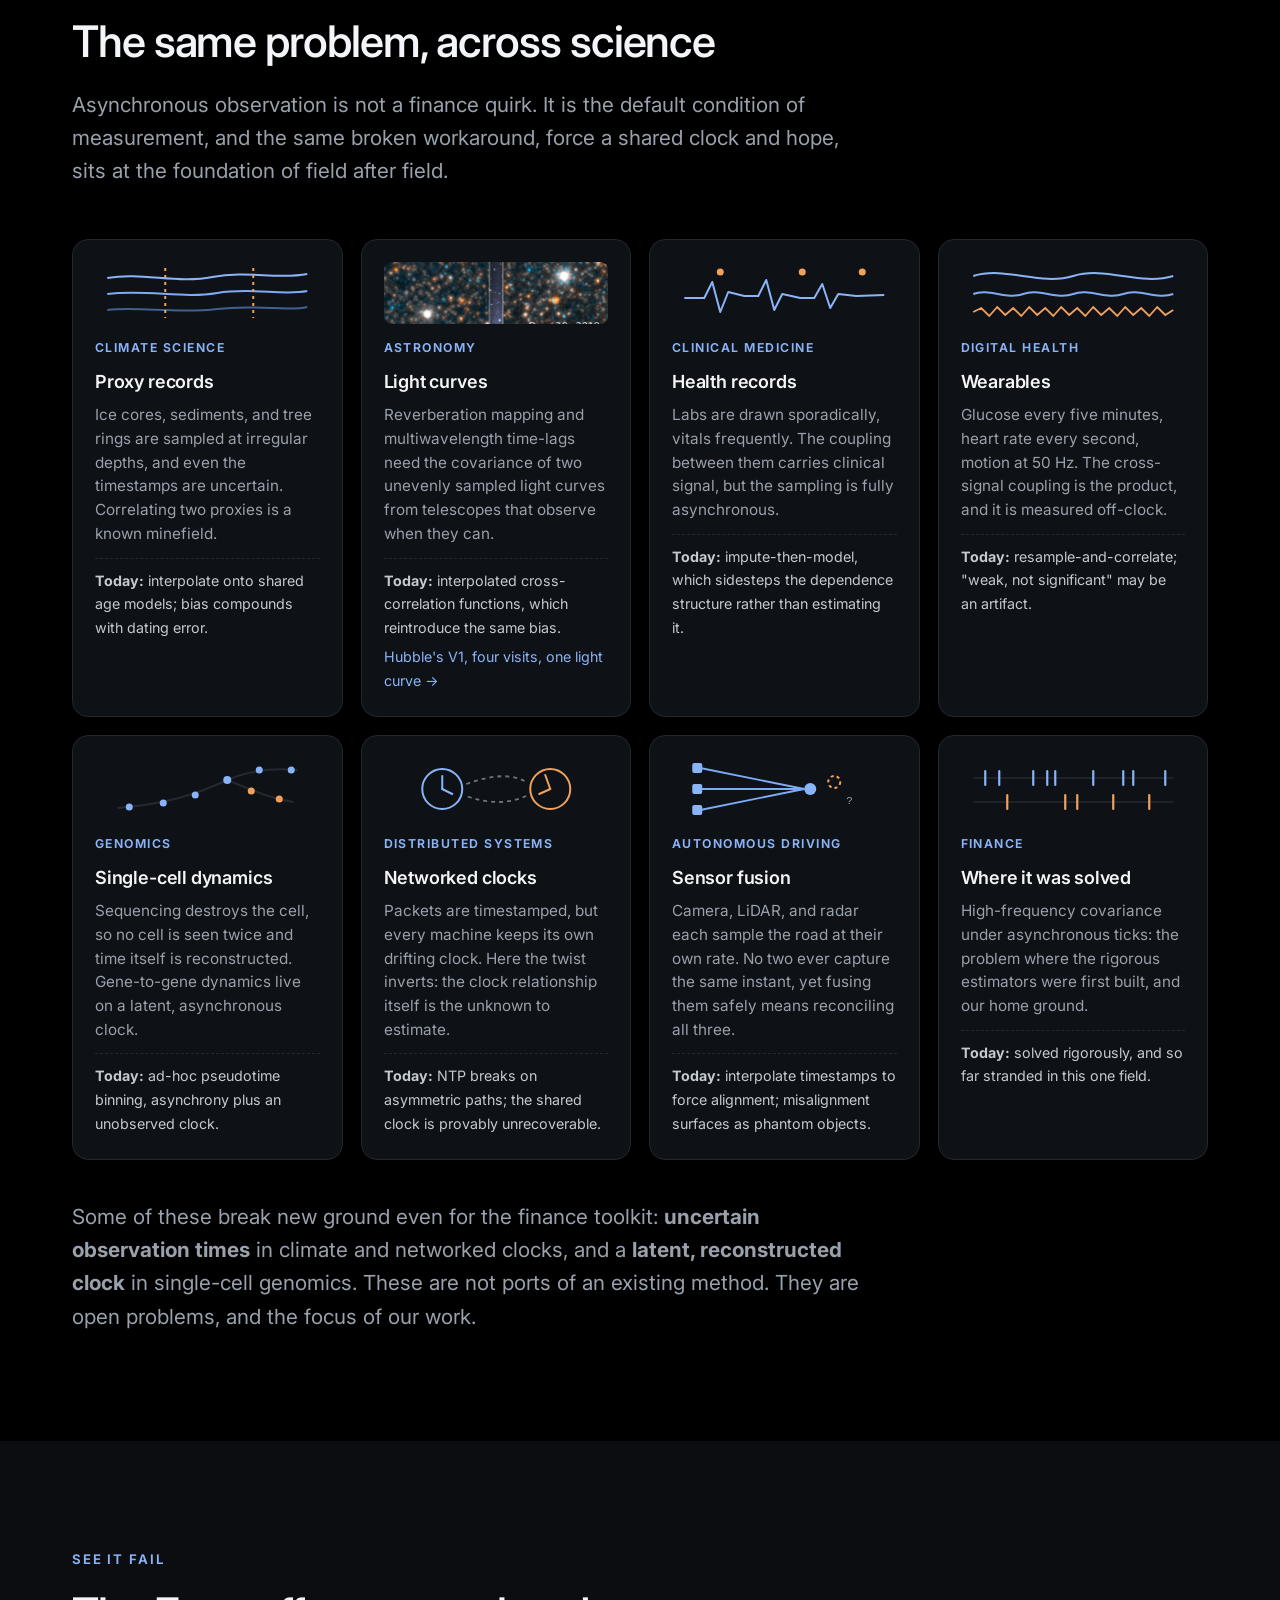
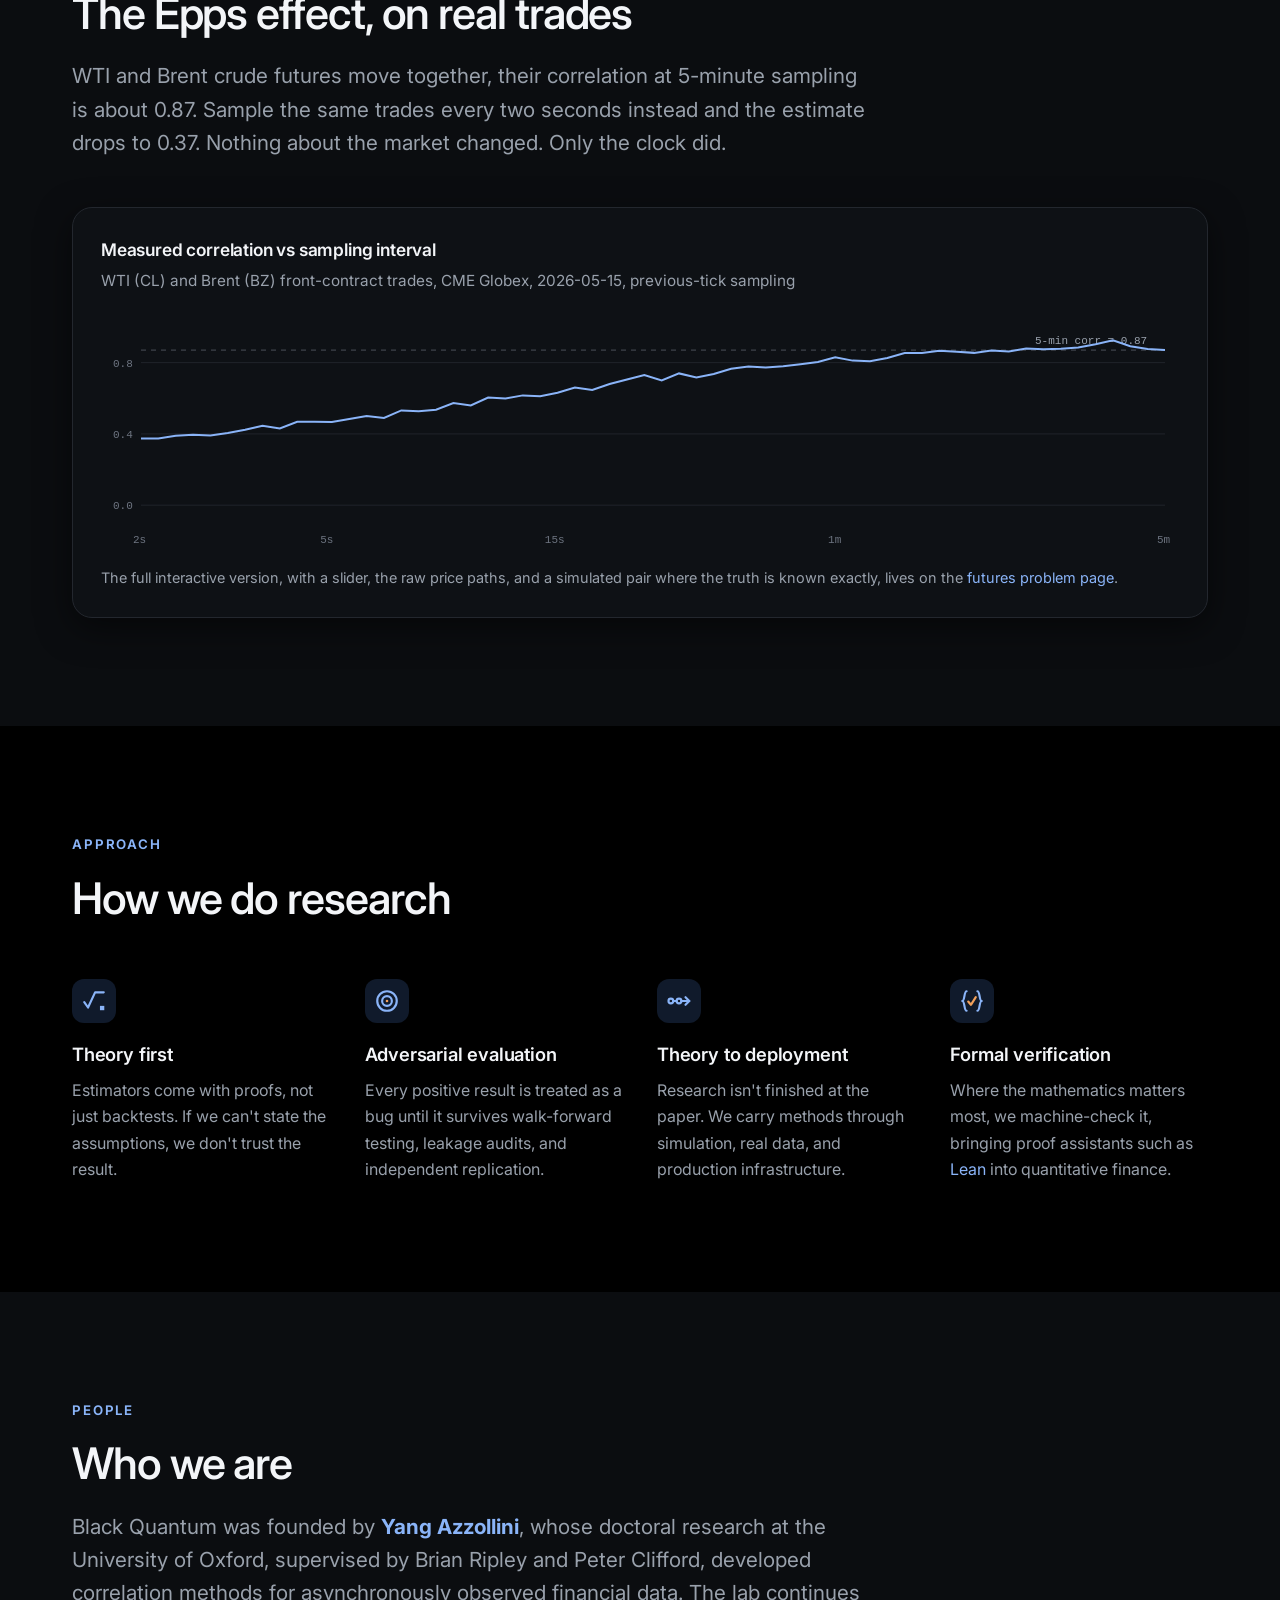
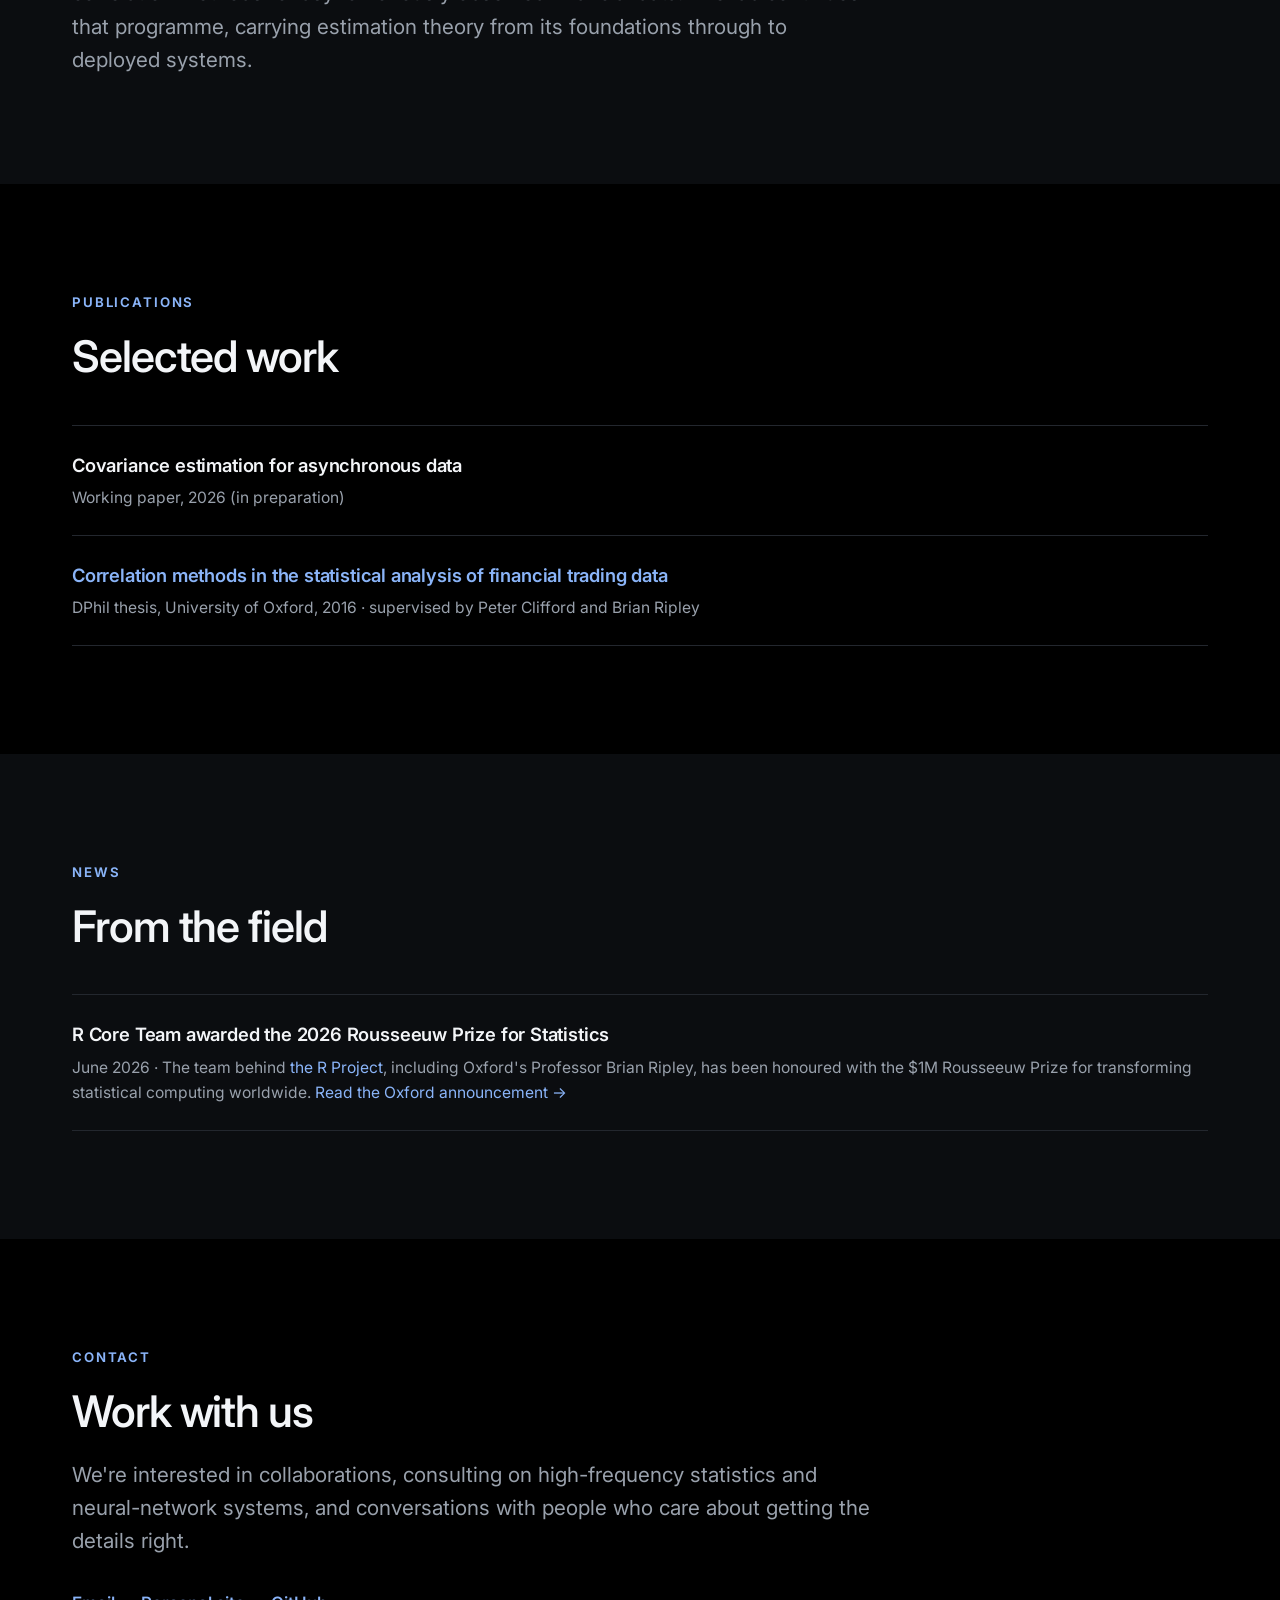
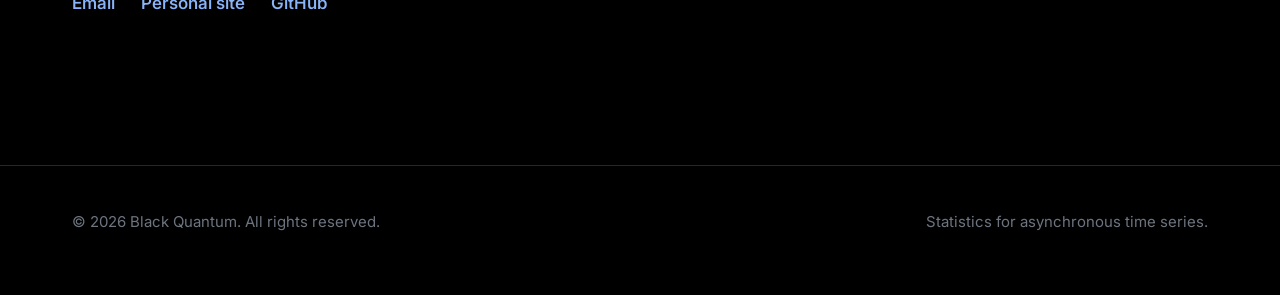
==== commit 91ed56eb: "Story: add Hubble V1 and SH0ES host-galaxy figures Co-Authored-By: Claude Fable 5.1 <noreply@anthrop" ====
--- a/index.html
+++ b/index.html
@@ -259,22 +259,14 @@
           <div class="fails"><b>Today:</b> interpolate onto shared age models; bias compounds with dating error.</div>
         </div>
         <div class="tile">
-          <div class="spot"><svg viewBox="0 0 200 62" xmlns="http://www.w3.org/2000/svg">
-            <path d="M8,44 C40,20 70,16 100,30 C130,44 160,40 192,22" fill="none" stroke="#242830" stroke-width="2" stroke-dasharray="2 5"/>
-            <g fill="#8ab4f8">
-              <circle cx="14" cy="41" r="3"/><circle cx="30" cy="31" r="3"/><circle cx="44" cy="24" r="3"/>
-              <circle cx="88" cy="25" r="3"/><circle cx="102" cy="31" r="3"/>
-              <circle cx="148" cy="41" r="3"/><circle cx="176" cy="29" r="3"/>
-            </g>
-            <g stroke="#f2a15c" stroke-width="2" stroke-linecap="round">
-              <line x1="166" y1="8" x2="166" y2="20"/><line x1="160" y1="14" x2="172" y2="14"/>
-            </g>
-          </svg></div>
+          <div class="spot"><a href="/story.html#v1" title="Hubble's Cepheid V1 in Andromeda, four visits on an observed clock"><img src="/assets/m31-v1-tile.jpg" width="1150" height="270" loading="lazy"
+            alt="Hubble close-ups of the Cepheid variable V1 in Andromeda on two different dates"></a></div>
           <span class="field">Astronomy</span>
           <h3>Light curves</h3>
           <p>Reverberation mapping and multiwavelength time-lags need the covariance of two
           unevenly sampled light curves from telescopes that observe when they can.</p>
           <div class="fails"><b>Today:</b> interpolated cross-correlation functions, which reintroduce the same bias.</div>
+          <div class="fails" style="border-top:0; padding-top:0; margin-top:6px;"><a href="/story.html#v1">Hubble's V1, four visits, one light curve &rarr;</a></div>
         </div>
         <div class="tile">
           <div class="spot"><svg viewBox="0 0 200 62" xmlns="http://www.w3.org/2000/svg">
--- a/style.css
+++ b/style.css
@@ -374,3 +374,20 @@
   line-height: 1.07; letter-spacing: -0.03em; font-weight: 560; max-width: 24ch;
 }
 header.page-hero .sub { font-size: 1.22rem; color: var(--muted); max-width: 58ch; margin-top: 24px; line-height: 1.6; }
+
+/* ---------- photographs (story, tiles) ---------- */
+.era figure.photo {
+  margin: 26px 0 8px; max-width: 820px;
+  border: 1px solid var(--line); border-radius: 14px; overflow: hidden;
+  background: var(--surface); box-shadow: 0 14px 40px rgba(0,0,0,0.55);
+}
+.era figure.photo img { width: 100%; height: auto; display: block; }
+.era figure.photo figcaption {
+  padding: 14px 18px 16px; font-size: 0.88rem; color: var(--muted); line-height: 1.55;
+}
+.era figure.photo figcaption strong { color: var(--ink-2); font-weight: 600; }
+.era figure.photo figcaption .credit { display: block; margin-top: 8px; font-size: 0.8rem; color: var(--faint); }
+.era figure.photo figcaption a { color: var(--ink-2); text-decoration: underline; text-decoration-color: var(--line); }
+.era figure.photo figcaption a:hover { text-decoration-color: var(--blue); }
+.tile .spot a { display: block; height: 100%; }
+.tile .spot img { width: 100%; height: 100%; object-fit: cover; display: block; border-radius: 8px; }
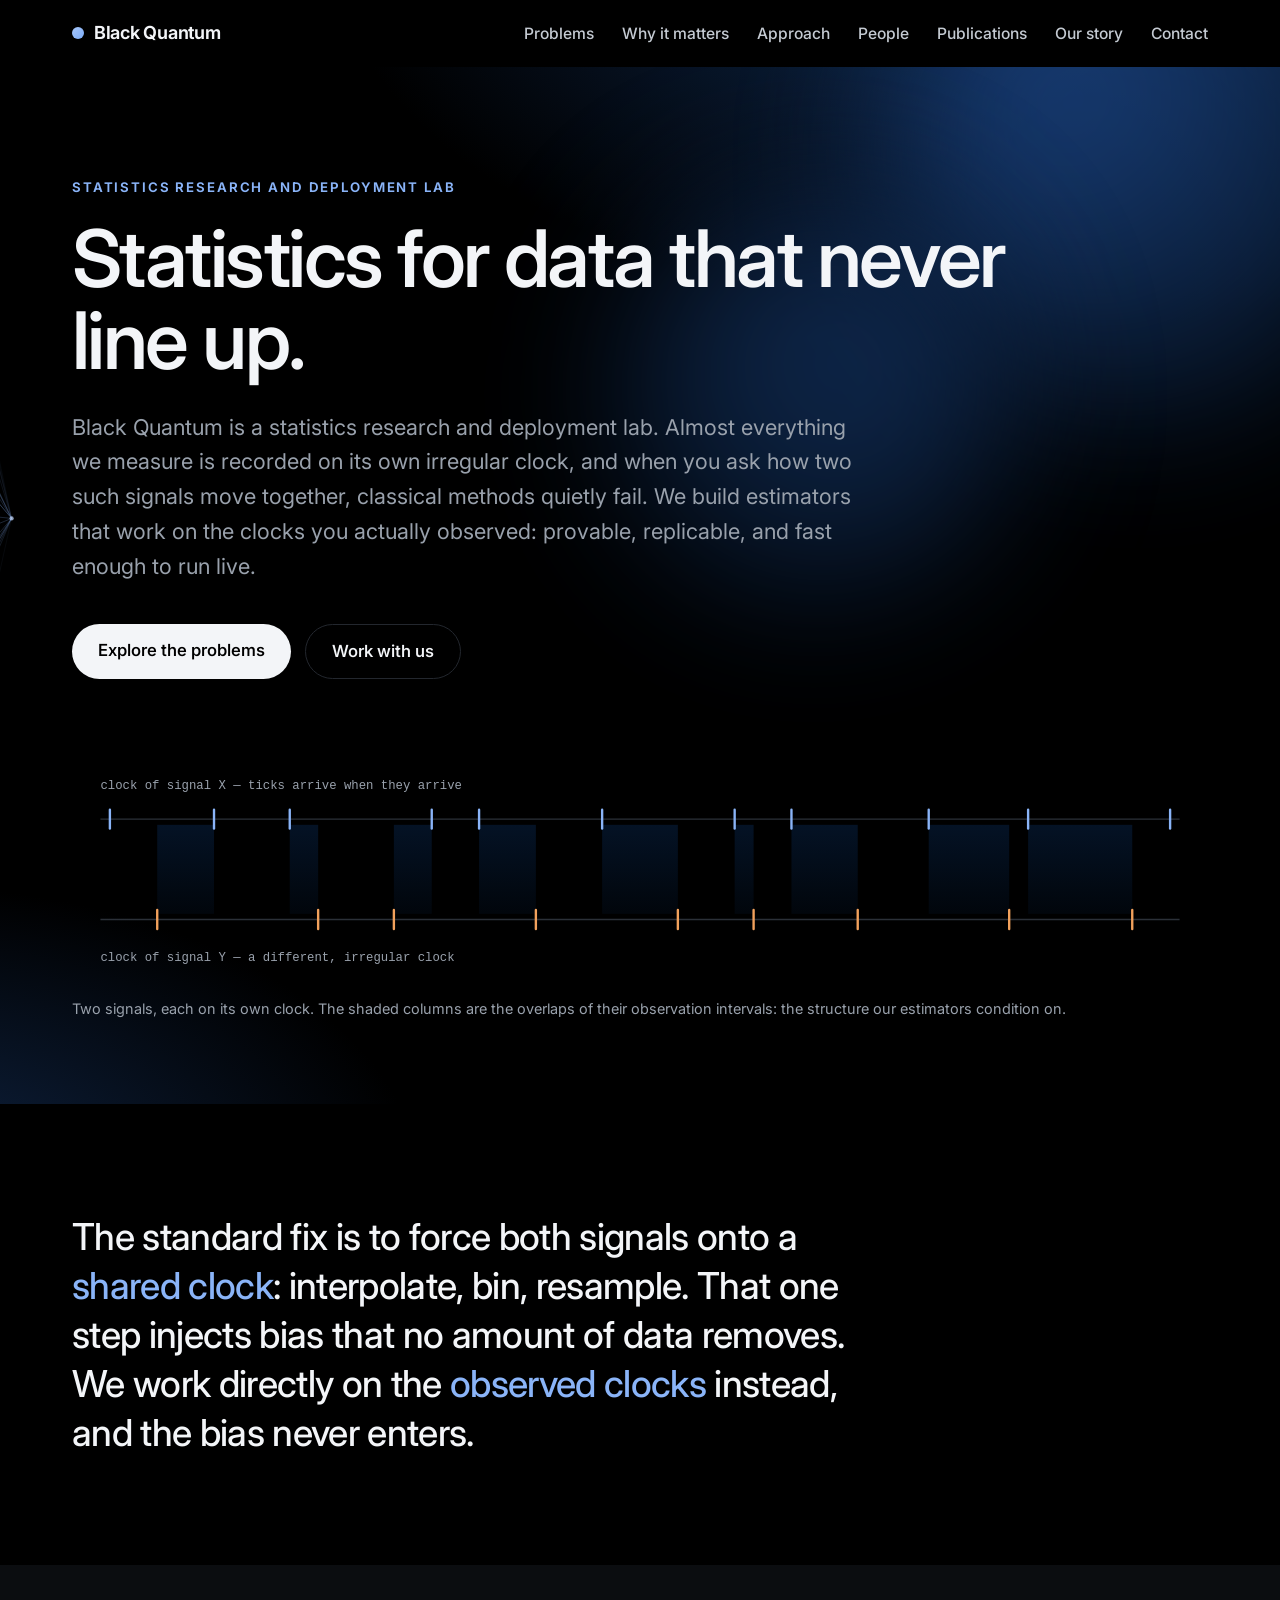
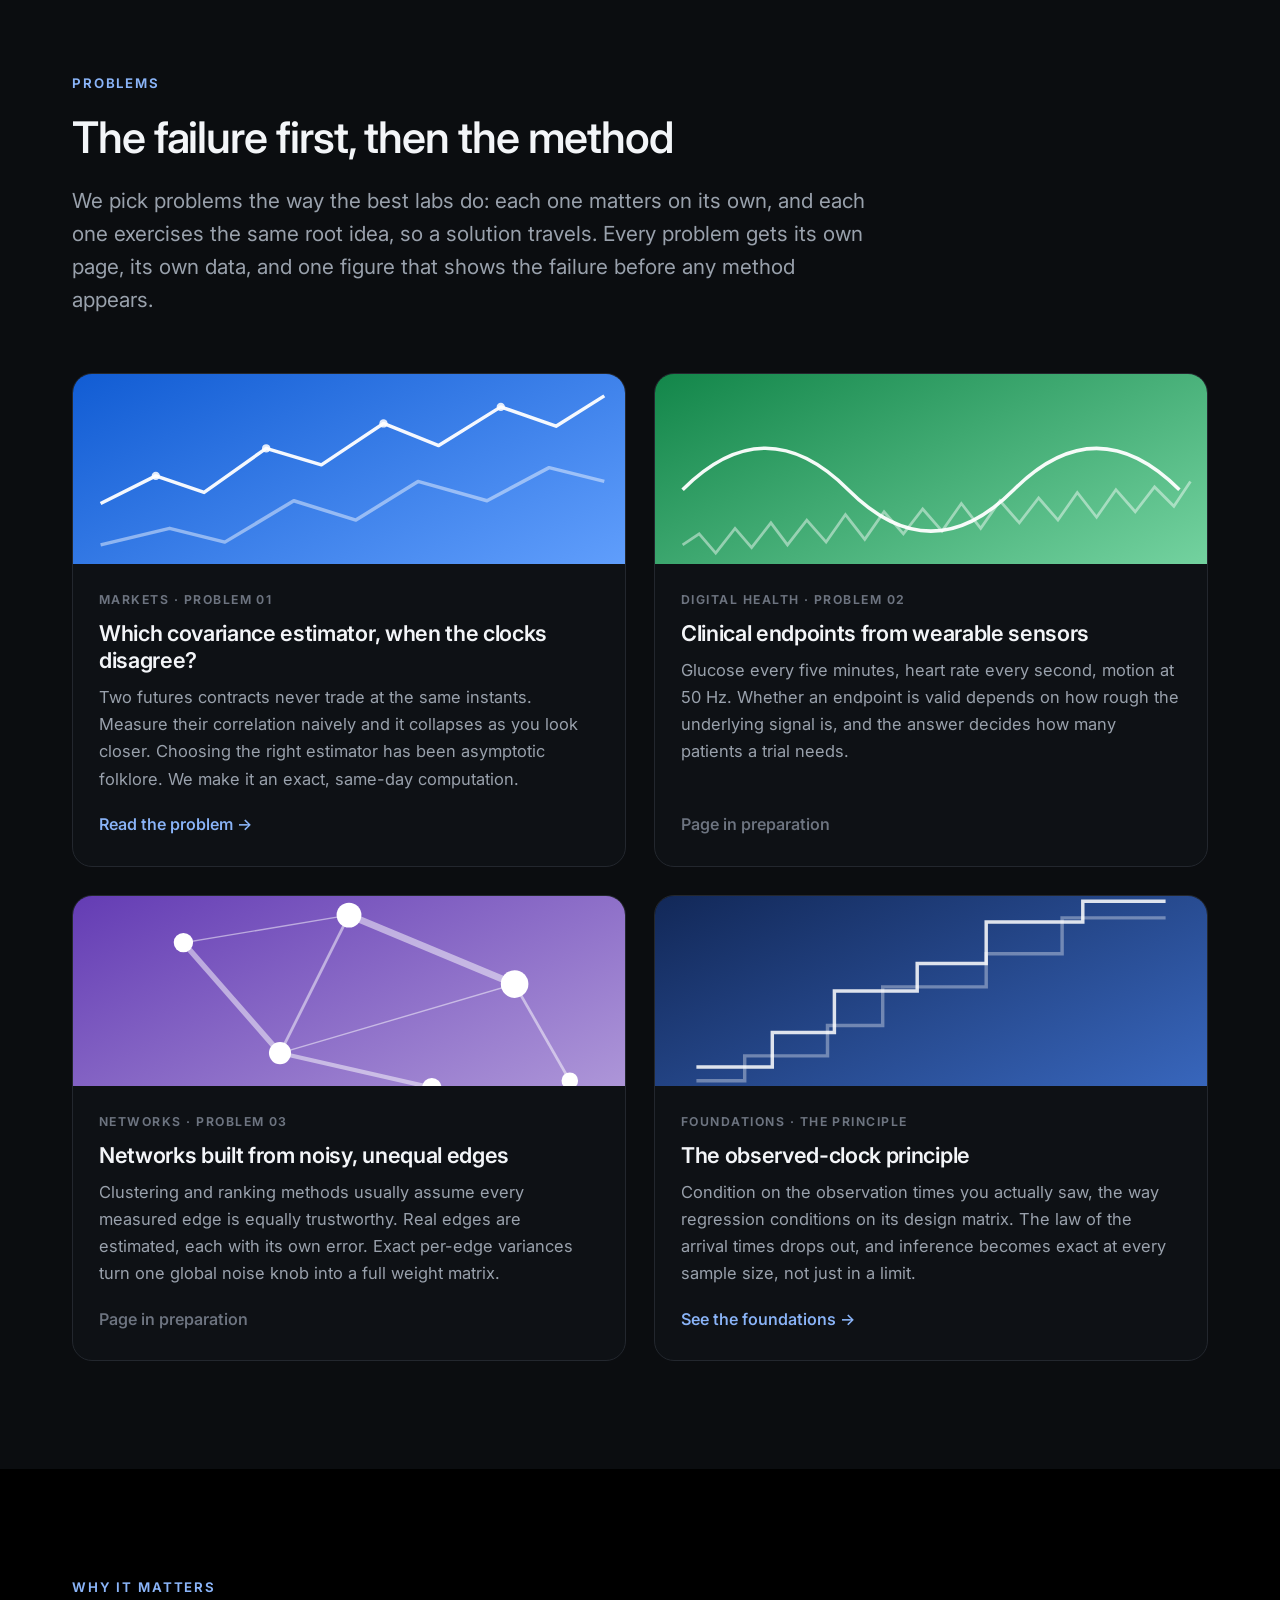
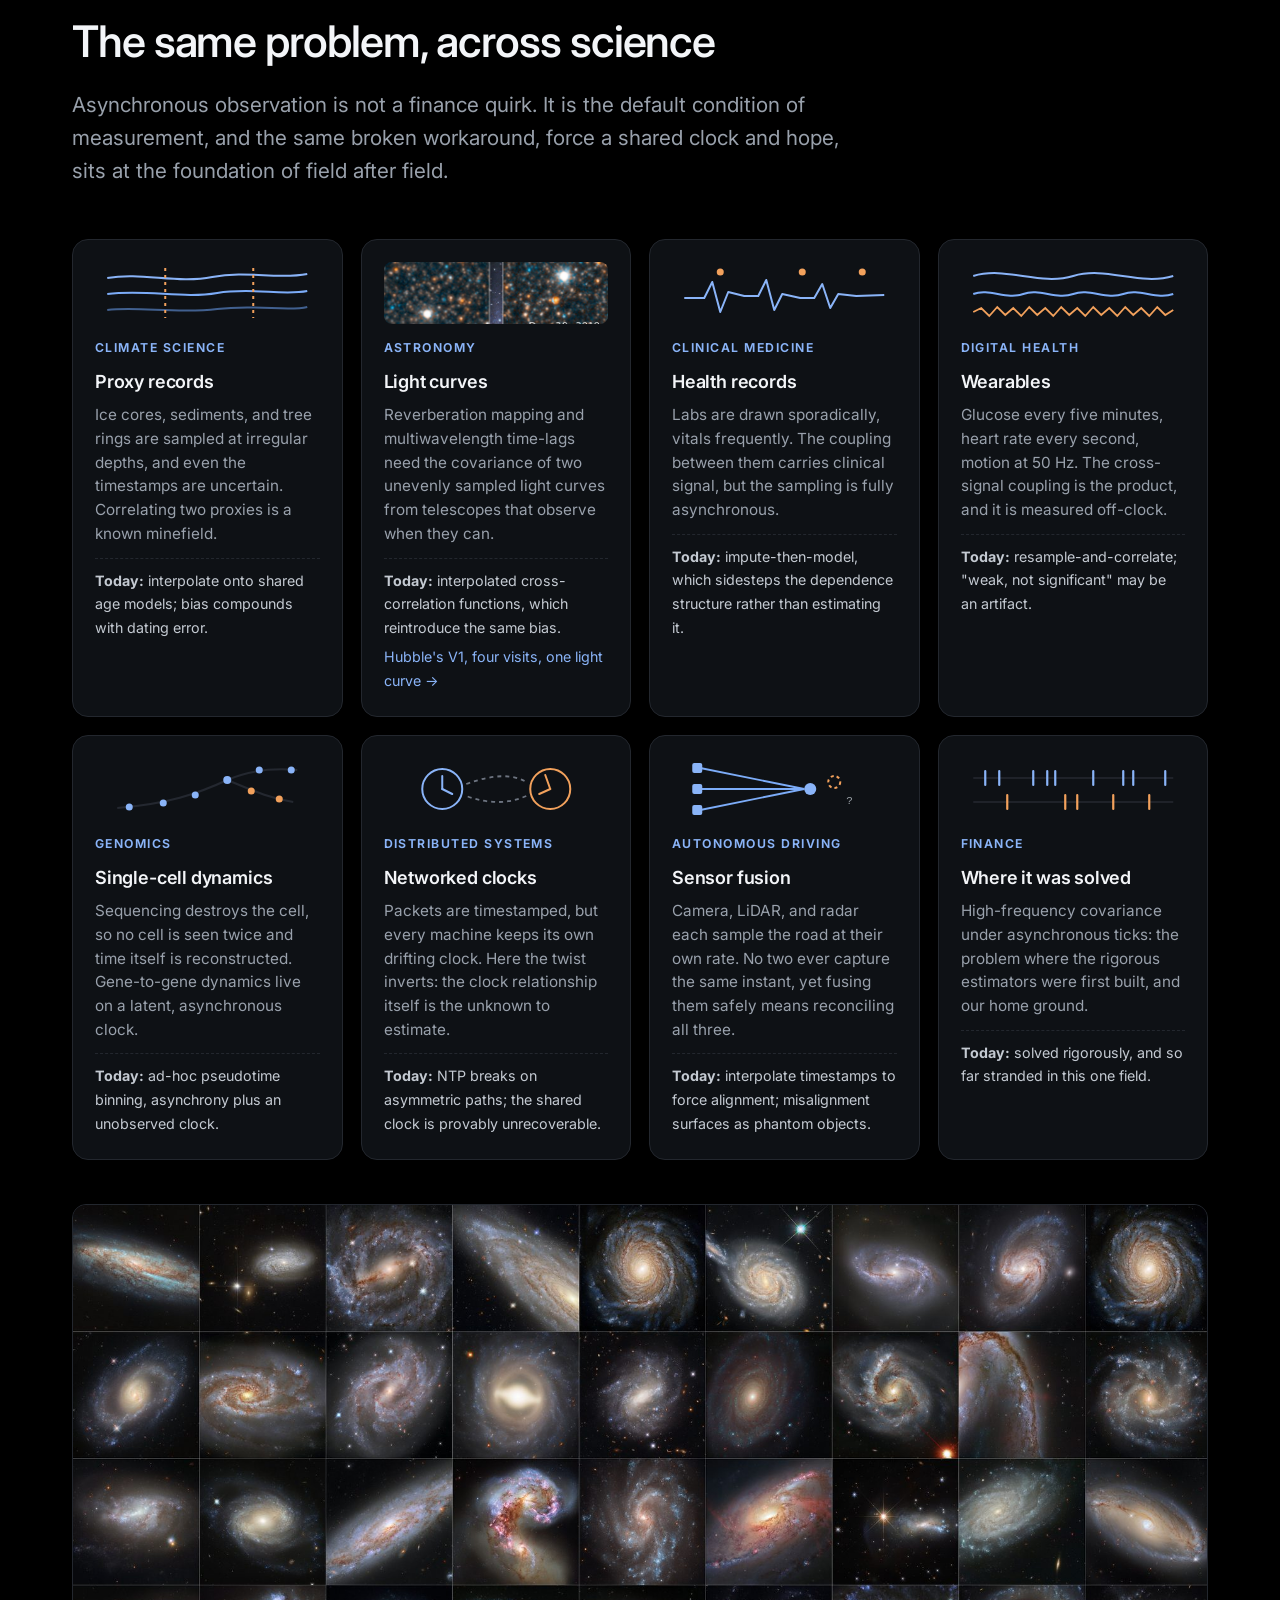
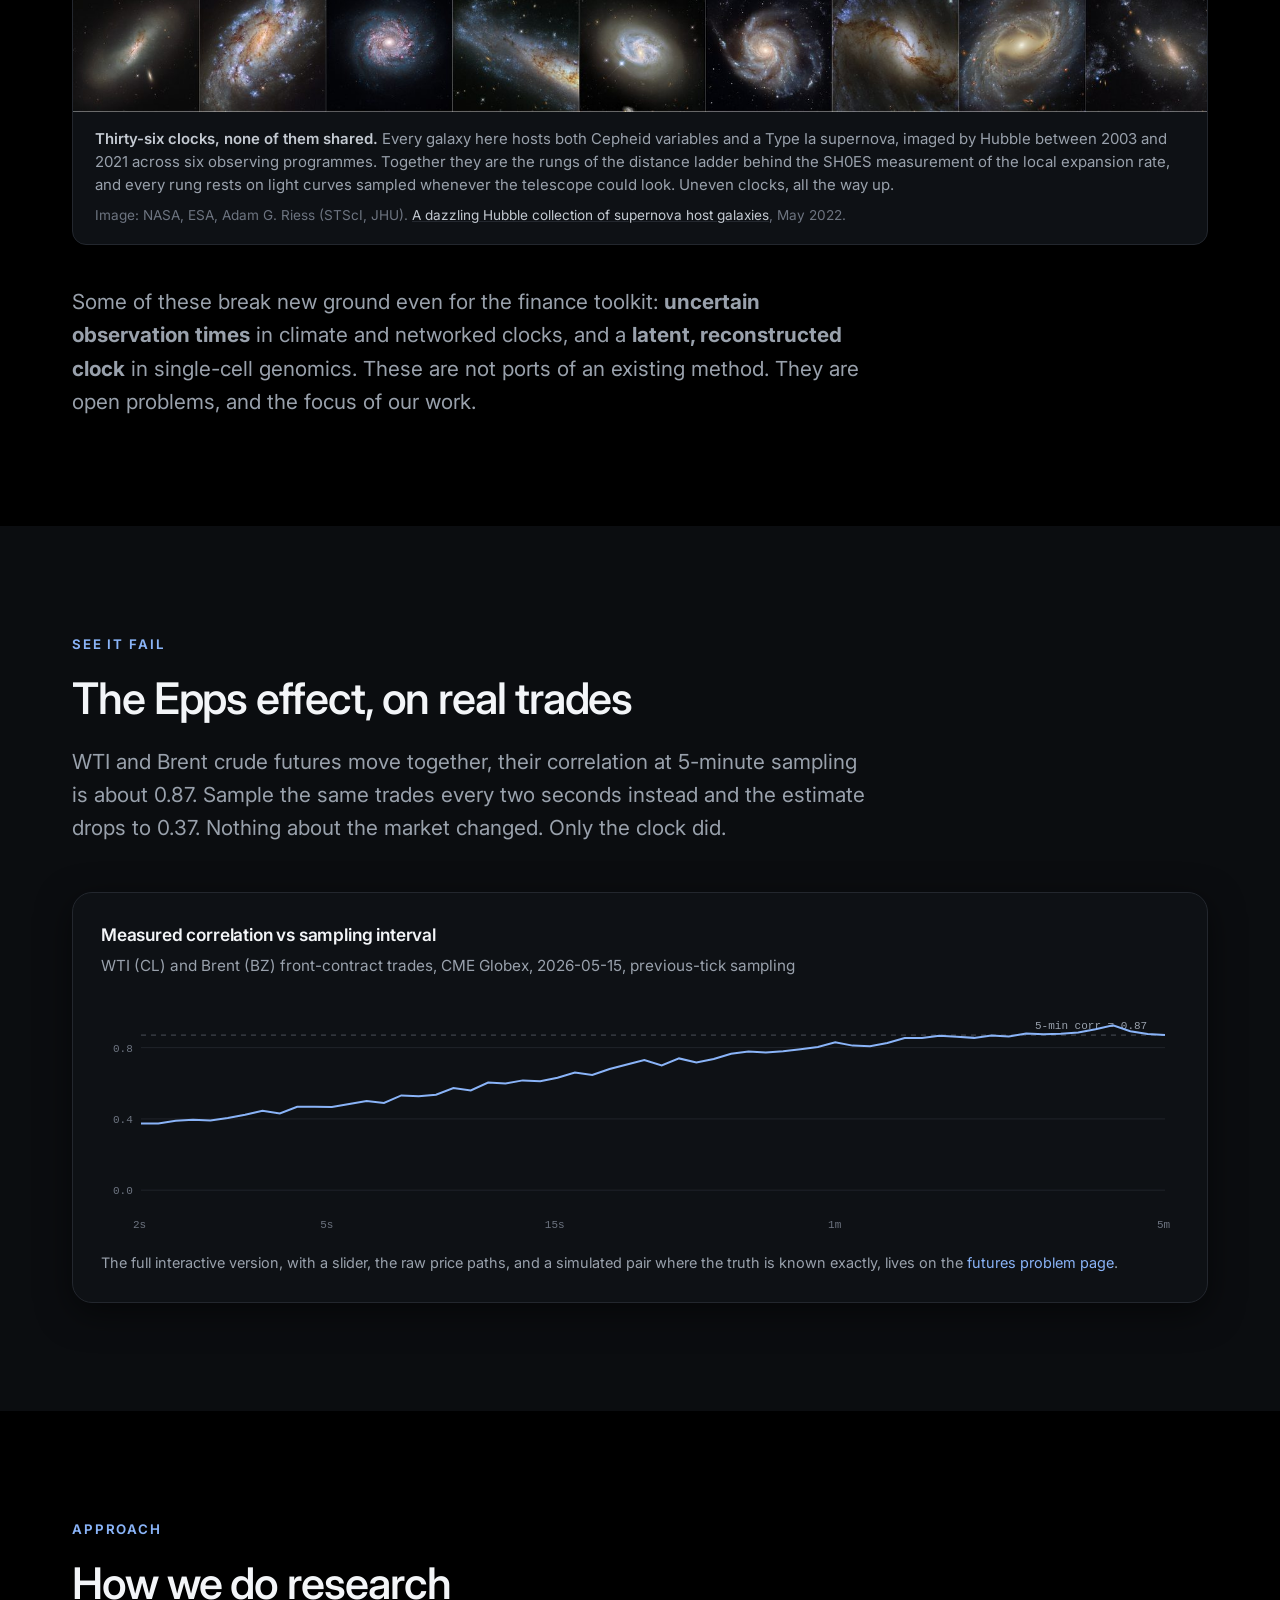
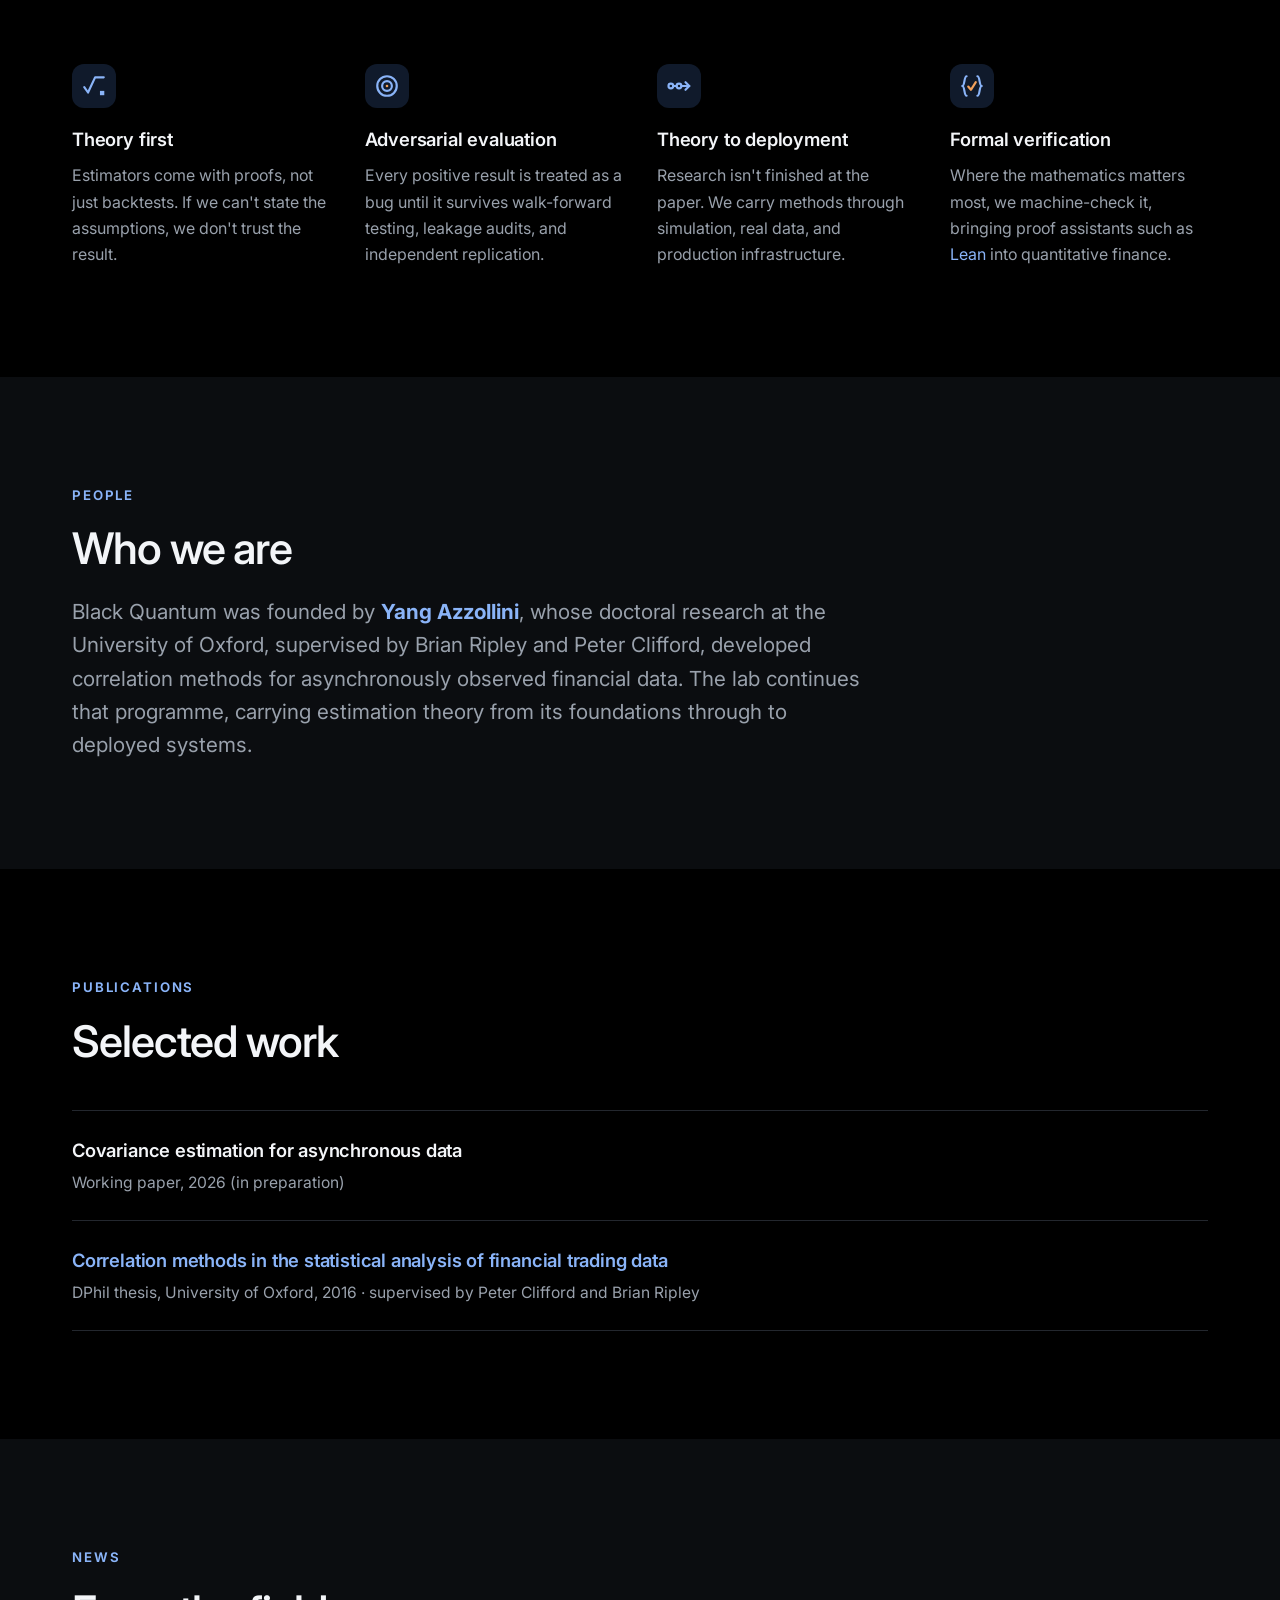
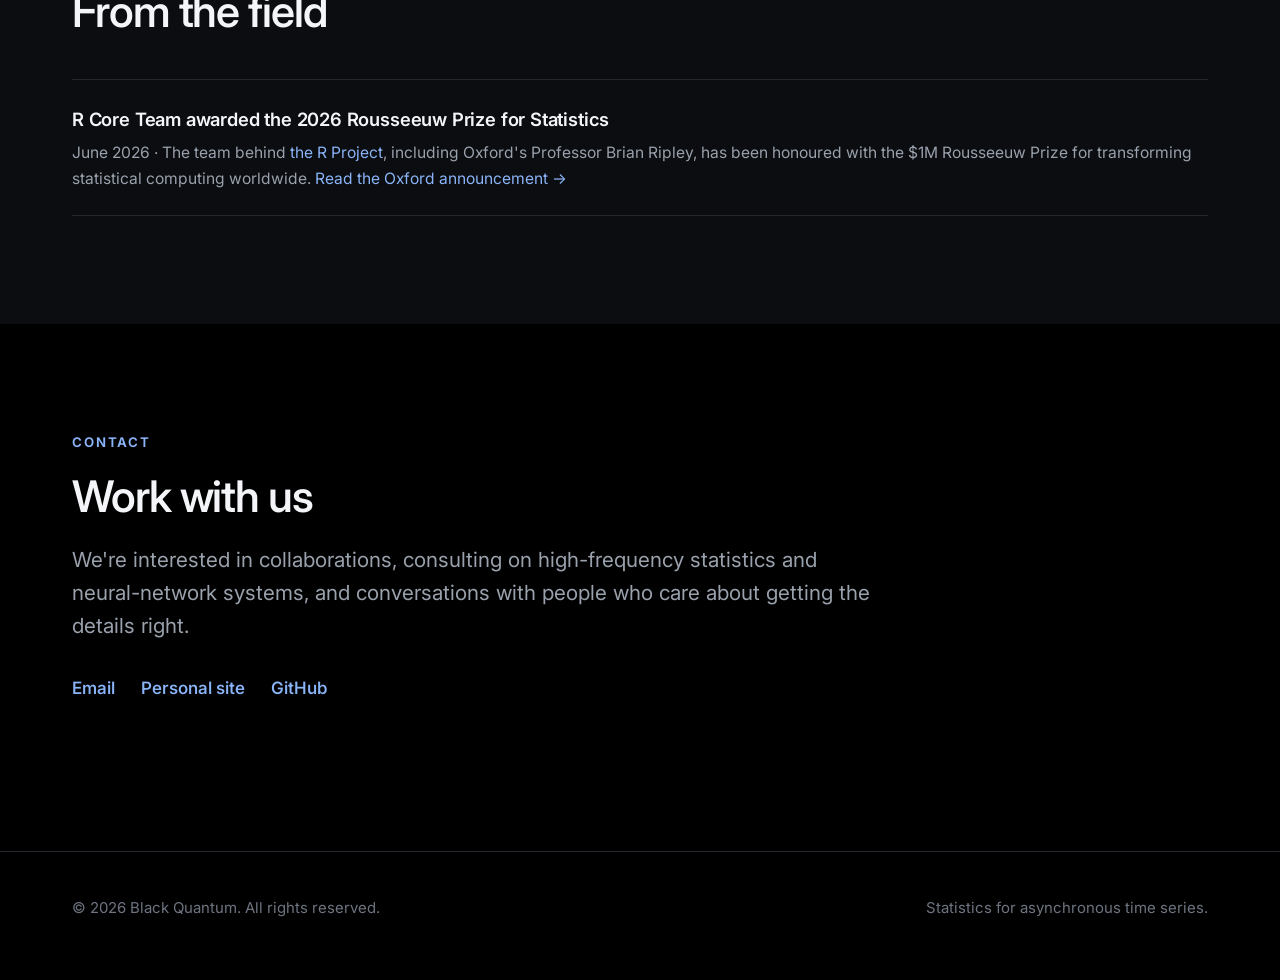
==== commit 33347093: "Move the SH0ES host-galaxy figure from the story page to the home page Co-Authored-By: Claude Fable " ====
--- a/index.html
+++ b/index.html
@@ -371,6 +371,19 @@
           <div class="fails"><b>Today:</b> solved rigorously, and so far stranded in this one field.</div>
         </div>
       </div>
+      <figure class="photo wide reveal" id="hosts">
+        <a href="/assets/shoes-hosts-hubble-full.jpg"><img src="/assets/shoes-hosts-hubble.jpg" width="1800" height="804" loading="lazy"
+          alt="A grid of 36 Hubble images of spiral galaxies, each a host to both Cepheid variables and a Type Ia supernova."></a>
+        <figcaption>
+          <strong>Thirty-six clocks, none of them shared.</strong> Every galaxy here hosts both
+          Cepheid variables and a Type Ia supernova, imaged by Hubble between 2003 and 2021
+          across six observing programmes. Together they are the rungs of the distance ladder
+          behind the SH0ES measurement of the local expansion rate, and every rung rests on
+          light curves sampled whenever the telescope could look. Uneven clocks, all the way up.
+          <span class="credit">Image: NASA, ESA, Adam G. Riess (STScI, JHU).
+          <a href="https://esahubble.org/news/heic2208/">A dazzling Hubble collection of supernova host galaxies</a>, May 2022.</span>
+        </figcaption>
+      </figure>
       <p class="lede reveal" style="margin-top:40px; margin-bottom:0;">
         Some of these break new ground even for the finance toolkit: <strong>uncertain
         observation times</strong> in climate and networked clocks, and a <strong>latent,
--- a/style.css
+++ b/style.css
@@ -376,18 +376,20 @@
 header.page-hero .sub { font-size: 1.22rem; color: var(--muted); max-width: 58ch; margin-top: 24px; line-height: 1.6; }
 
 /* ---------- photographs (story, tiles) ---------- */
-.era figure.photo {
+figure.photo {
   margin: 26px 0 8px; max-width: 820px;
   border: 1px solid var(--line); border-radius: 14px; overflow: hidden;
   background: var(--surface); box-shadow: 0 14px 40px rgba(0,0,0,0.55);
 }
-.era figure.photo img { width: 100%; height: auto; display: block; }
-.era figure.photo figcaption {
+figure.photo img { width: 100%; height: auto; display: block; }
+figure.photo figcaption {
   padding: 14px 18px 16px; font-size: 0.88rem; color: var(--muted); line-height: 1.55;
 }
-.era figure.photo figcaption strong { color: var(--ink-2); font-weight: 600; }
-.era figure.photo figcaption .credit { display: block; margin-top: 8px; font-size: 0.8rem; color: var(--faint); }
-.era figure.photo figcaption a { color: var(--ink-2); text-decoration: underline; text-decoration-color: var(--line); }
-.era figure.photo figcaption a:hover { text-decoration-color: var(--blue); }
+figure.photo figcaption strong { color: var(--ink-2); font-weight: 600; }
+figure.photo figcaption .credit { display: block; margin-top: 8px; font-size: 0.8rem; color: var(--faint); }
+figure.photo figcaption a { color: var(--ink-2); text-decoration: underline; text-decoration-color: var(--line); }
+figure.photo figcaption a:hover { text-decoration-color: var(--blue); }
 .tile .spot a { display: block; height: 100%; }
 .tile .spot img { width: 100%; height: 100%; object-fit: cover; display: block; border-radius: 8px; }
+figure.photo.wide { max-width: none; margin: 44px 0 0; }
+figure.photo.wide figcaption { padding: 16px 22px 18px; }
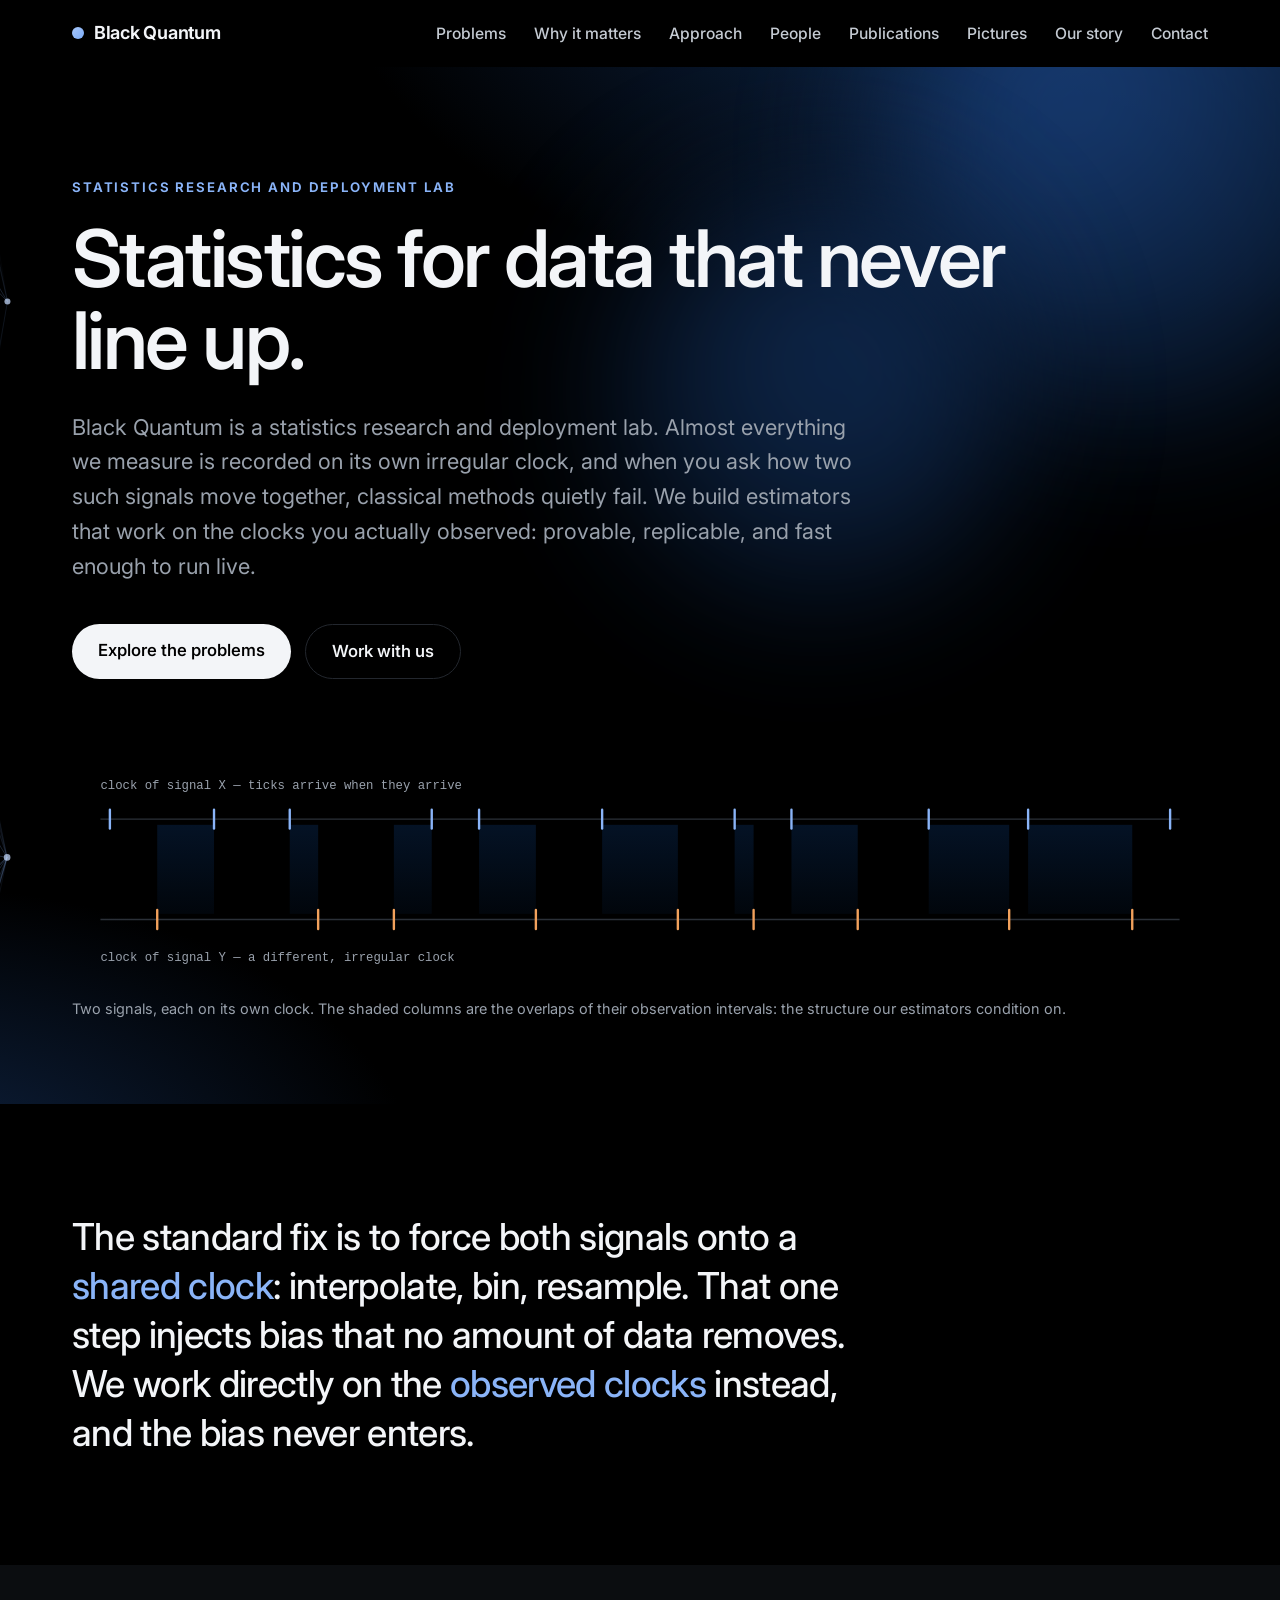
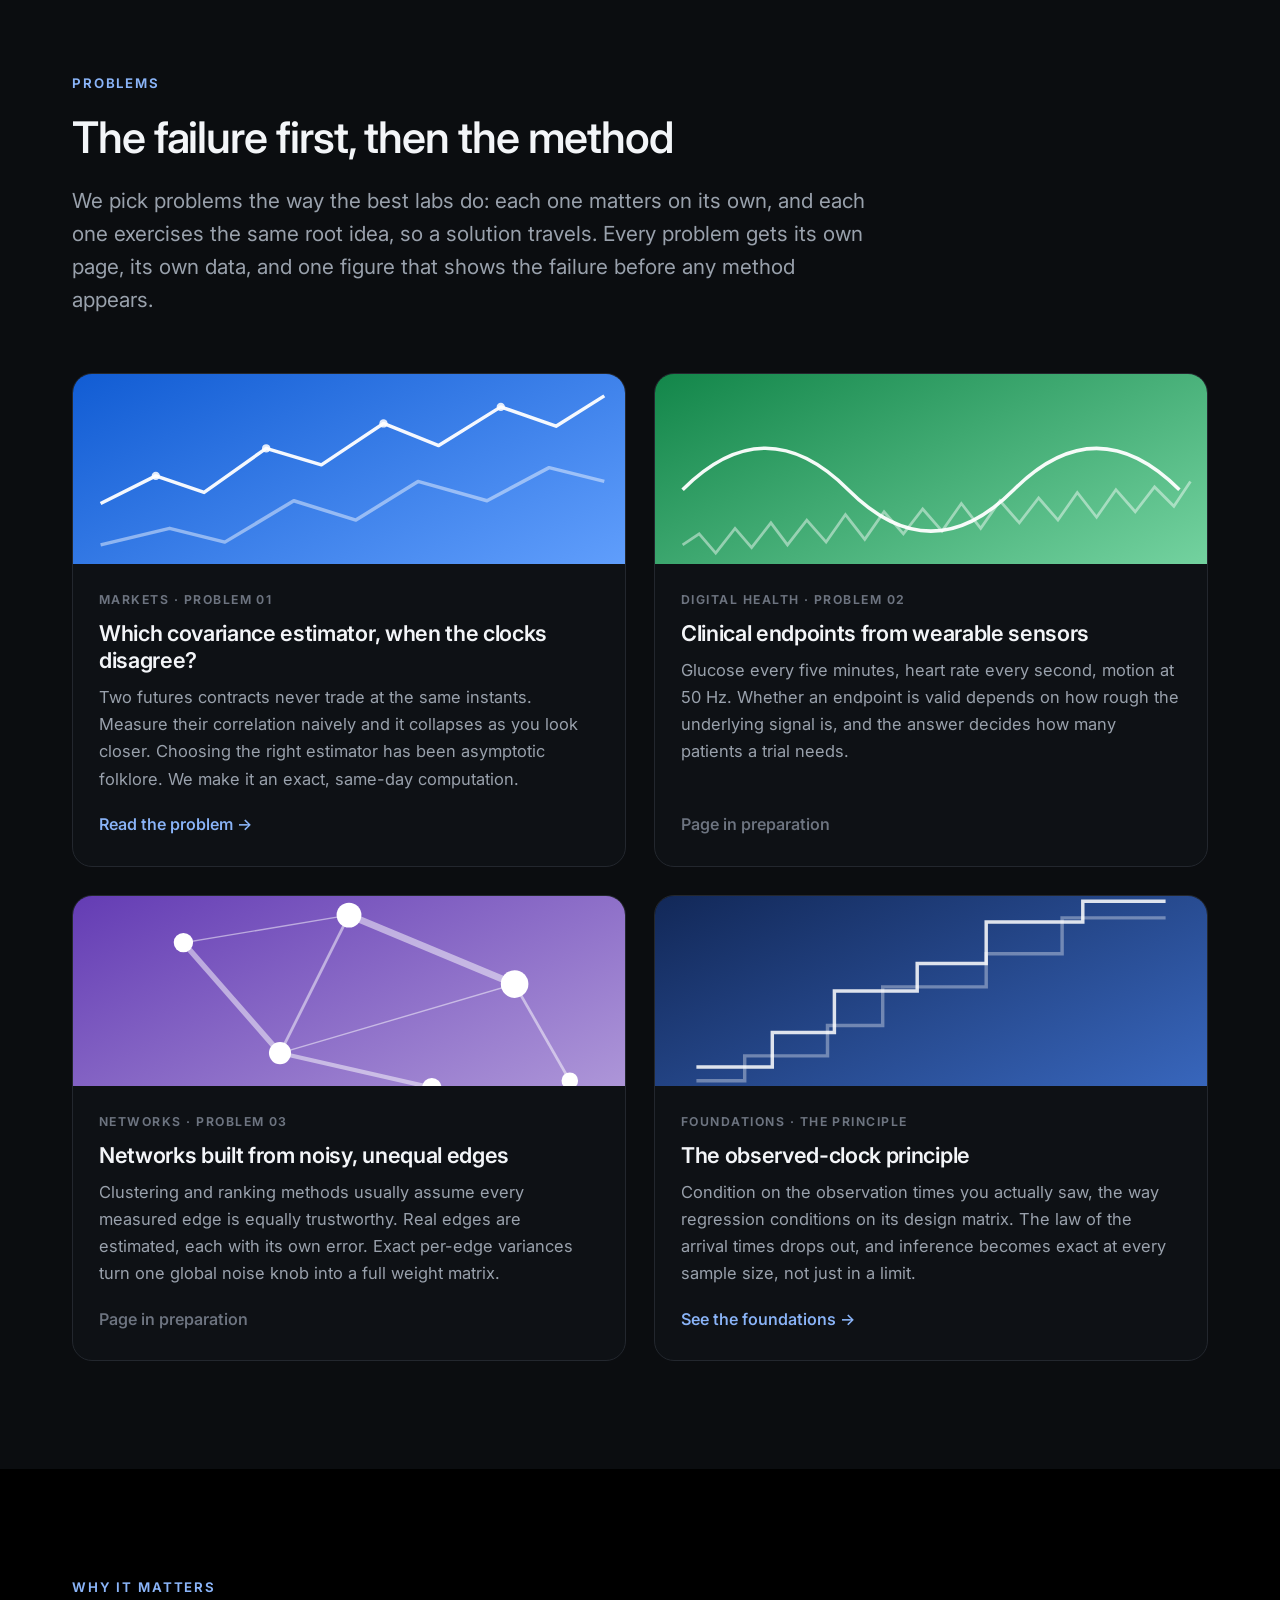
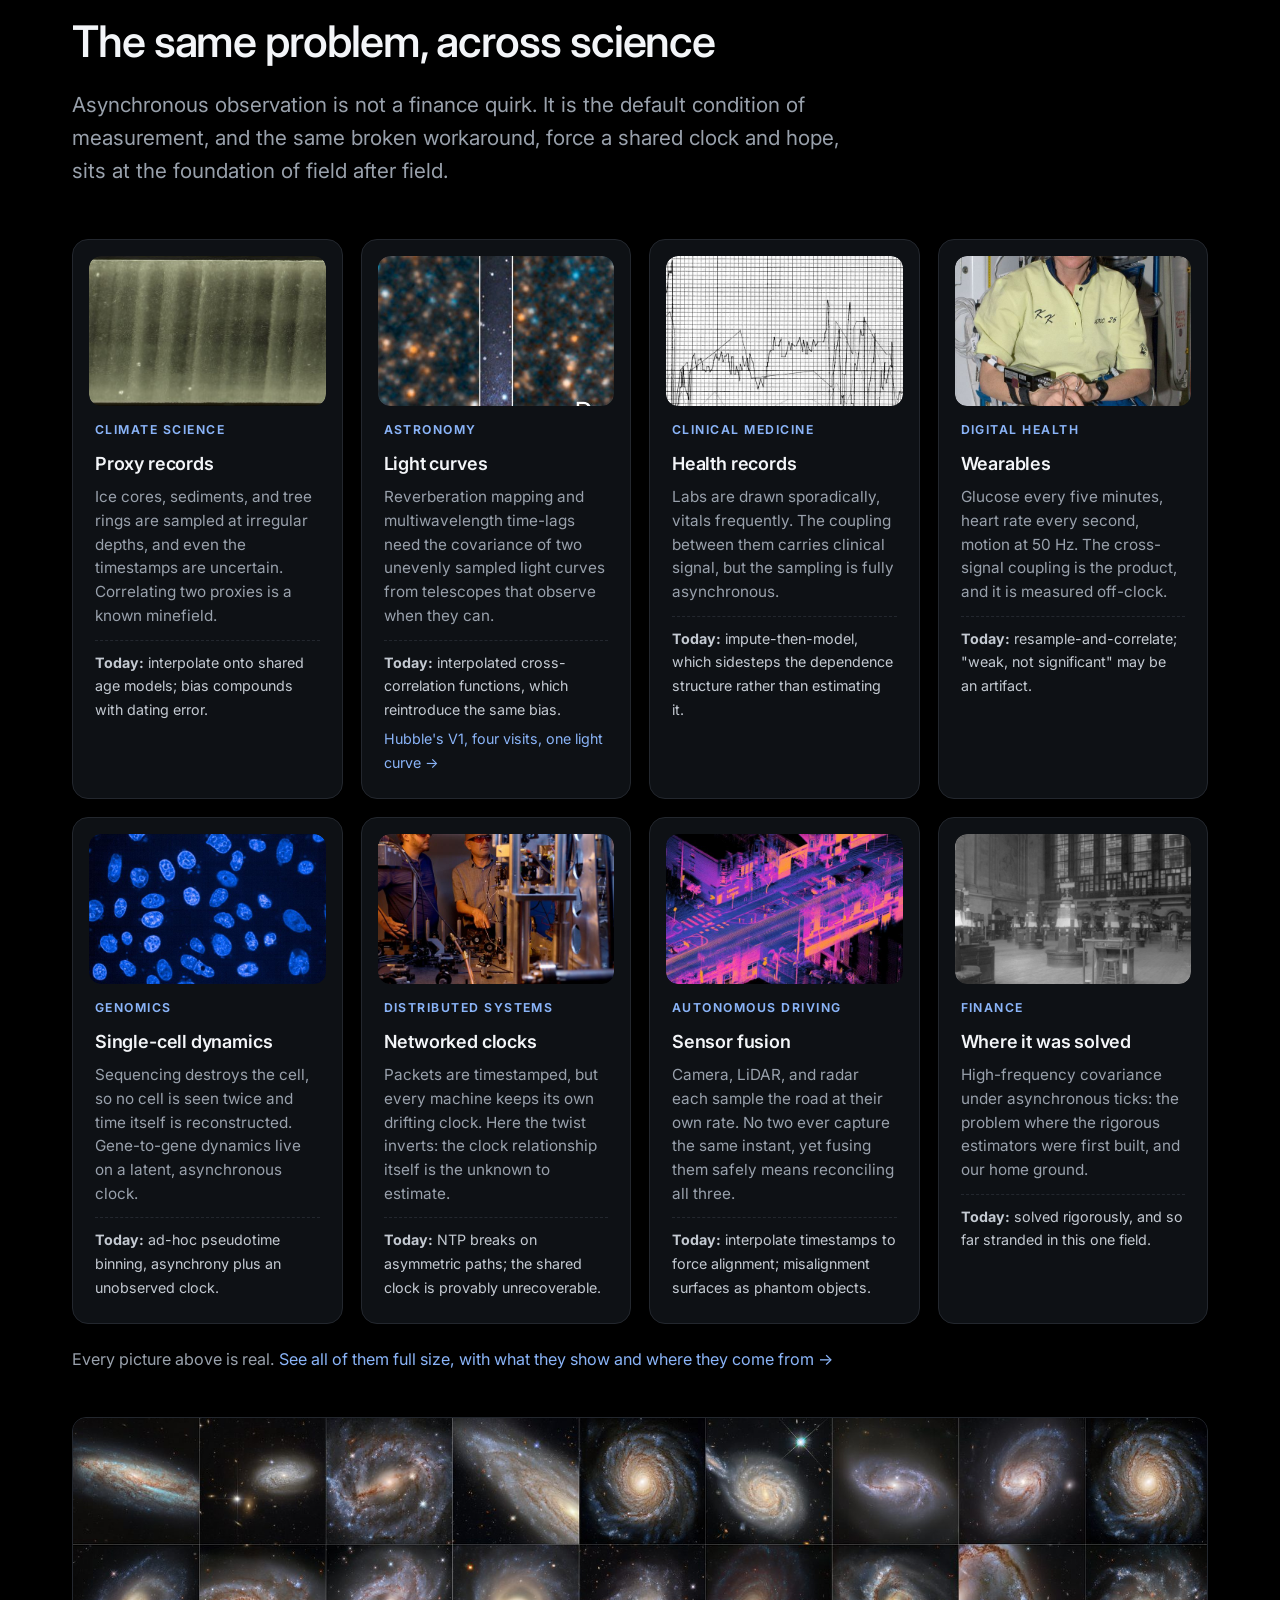
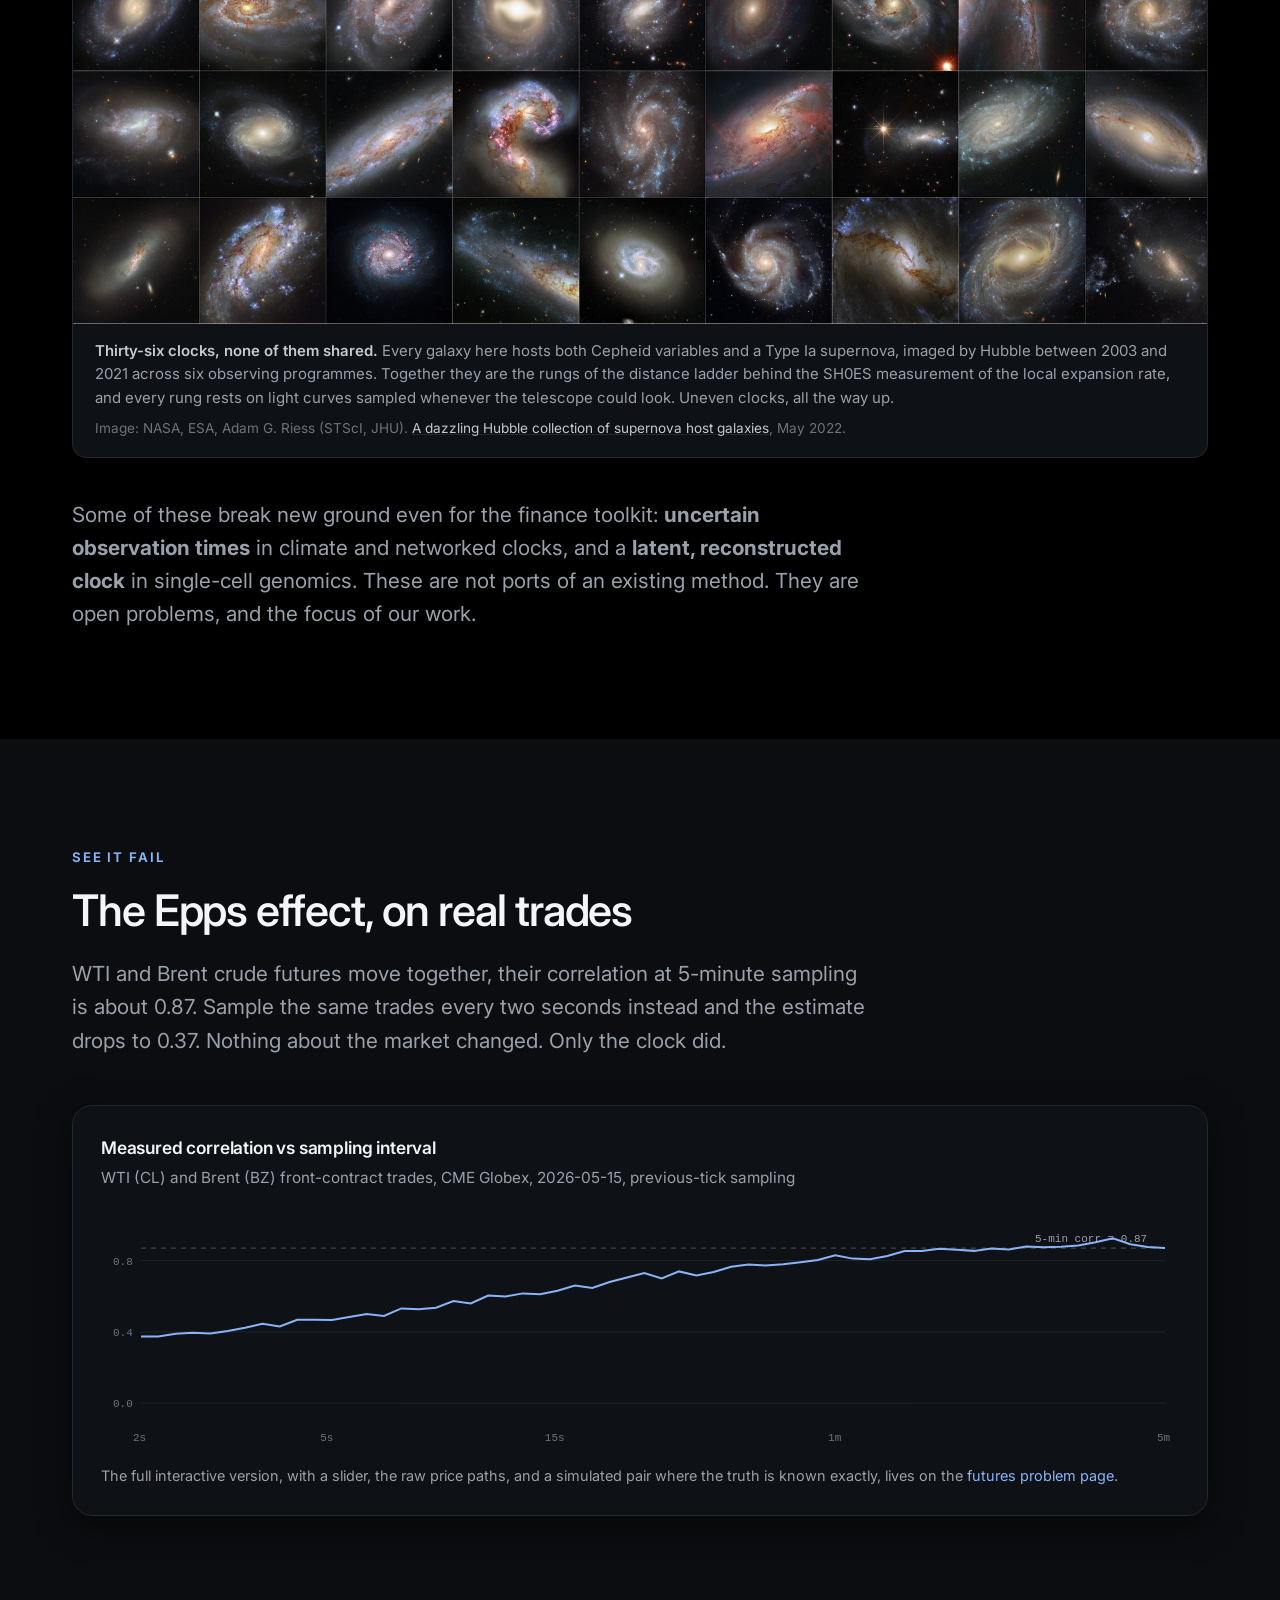
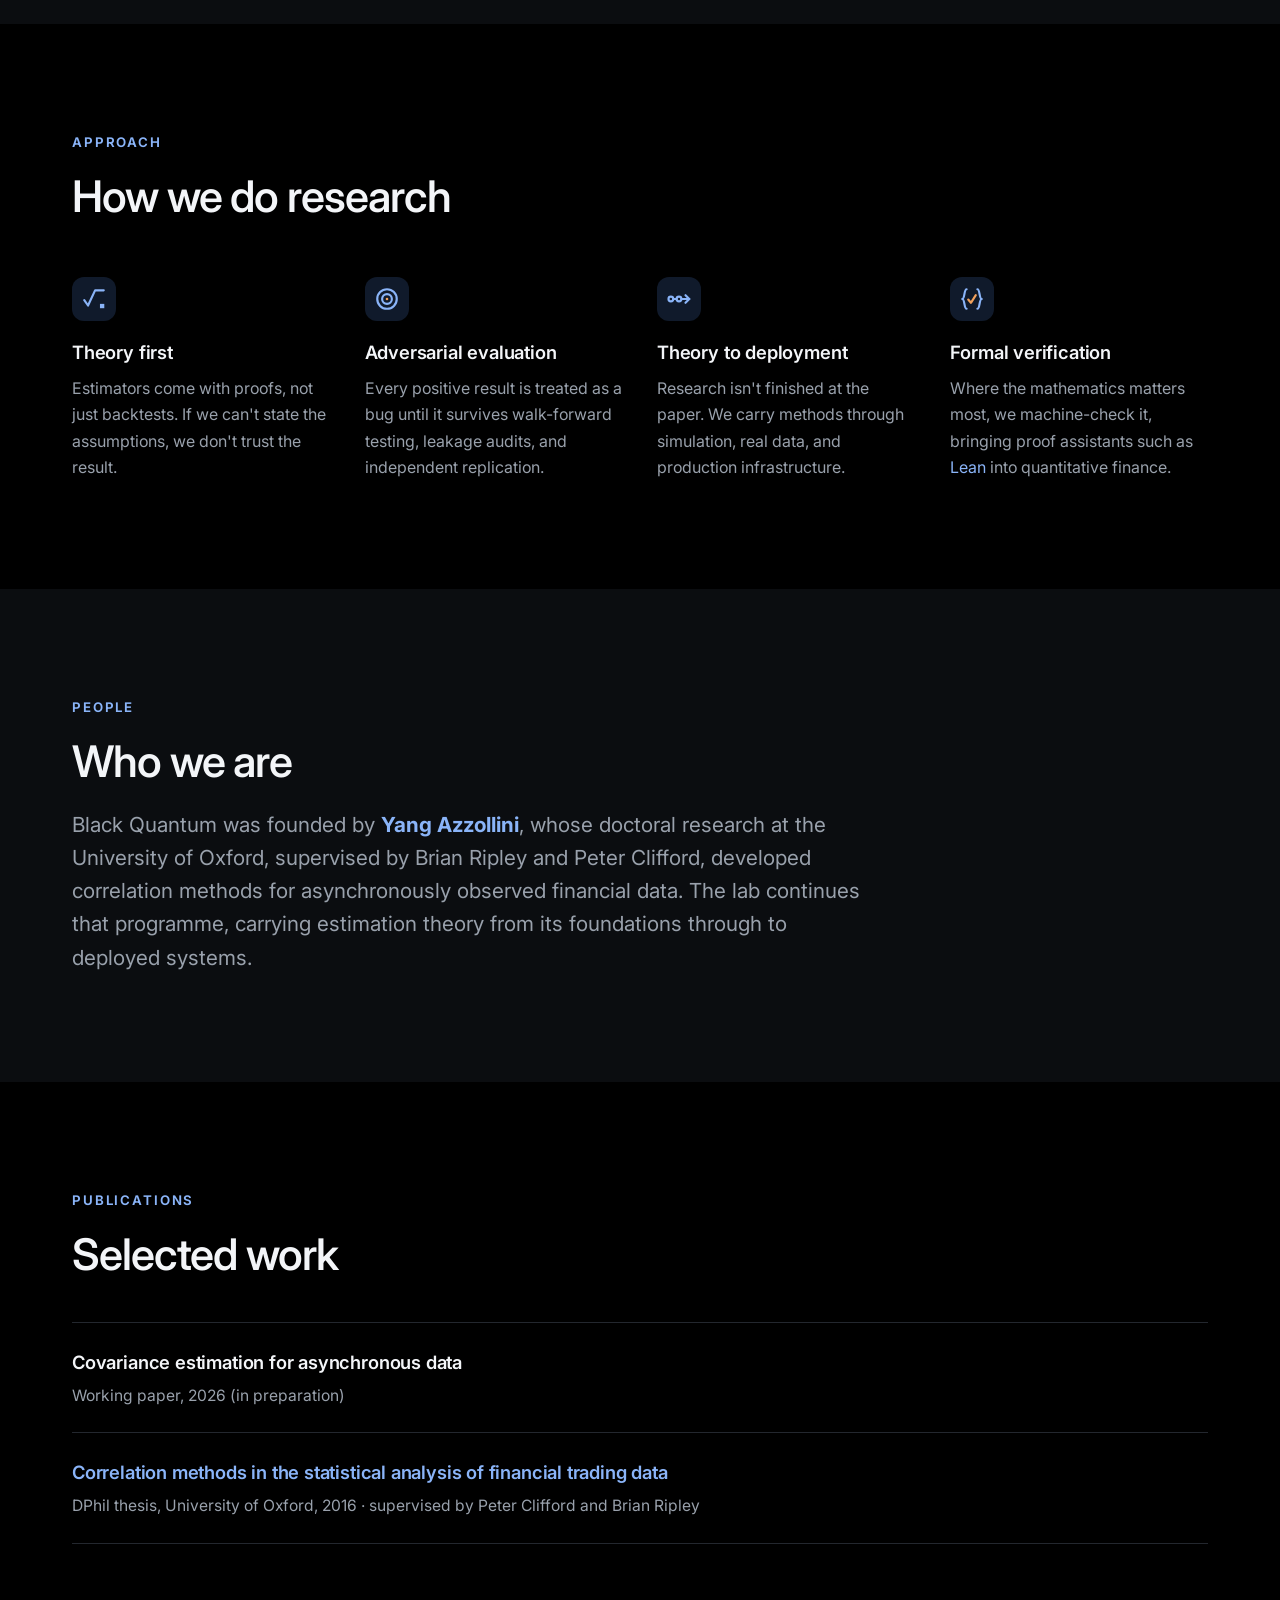
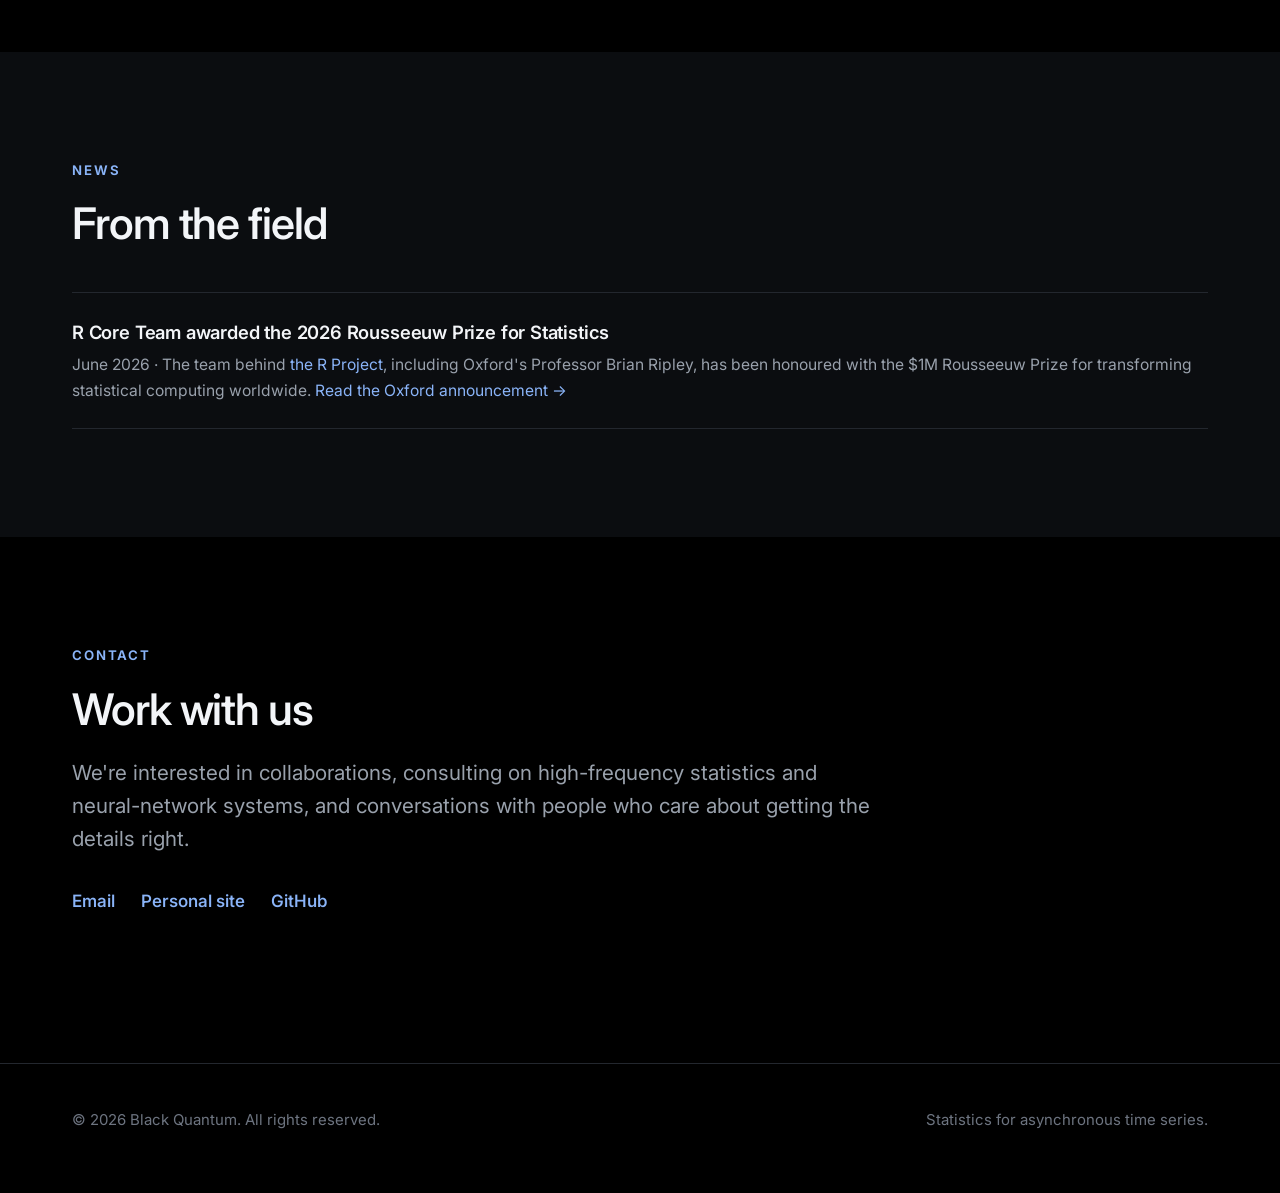
==== commit 6283ceee: "Add real photographs for every field: photo tiles and a pictures page with credits Co-Authored-By: C" ====
--- a/index.html
+++ b/index.html
@@ -22,6 +22,7 @@
       <li><a href="#approach">Approach</a></li>
       <li><a href="#people">People</a></li>
       <li><a href="#publications">Publications</a></li>
+      <li><a href="/pictures.html">Pictures</a></li>
       <li><a href="/story.html">Our story</a></li>
       <li><a href="#contact">Contact</a></li>
     </ul>
@@ -245,13 +246,7 @@
       </p>
       <div class="tile-grid reveal-group">
         <div class="tile">
-          <div class="spot"><svg viewBox="0 0 200 62" xmlns="http://www.w3.org/2000/svg">
-            <path d="M0,16 C35,10 70,22 105,15 C140,8 170,18 200,12" fill="none" stroke="#8ab4f8" stroke-width="2"/>
-            <path d="M0,32 C40,27 75,37 110,31 C145,25 175,34 200,29" fill="none" stroke="#7cacf8" stroke-width="2"/>
-            <path d="M0,48 C30,44 70,52 110,47 C150,42 180,50 200,45" fill="none" stroke="#41608f" stroke-width="2"/>
-            <line x1="58" y1="6" x2="58" y2="56" stroke="#f2a15c" stroke-width="2" stroke-dasharray="3 4"/>
-            <line x1="146" y1="6" x2="146" y2="56" stroke="#f2a15c" stroke-width="2" stroke-dasharray="3 4"/>
-          </svg></div>
+          <div class="spot"><a href="/pictures.html#ice" title="GISP2 ice core, annual layers 16,000 years old"><img src="/assets/gisp2-ice-core-tile.jpg" width="920" height="307" loading="lazy" alt="GISP2 ice core, annual layers 16,000 years old"></a></div>
           <span class="field">Climate science</span>
           <h3>Proxy records</h3>
           <p>Ice cores, sediments, and tree rings are sampled at irregular depths, and even
@@ -259,23 +254,17 @@
           <div class="fails"><b>Today:</b> interpolate onto shared age models; bias compounds with dating error.</div>
         </div>
         <div class="tile">
-          <div class="spot"><a href="/story.html#v1" title="Hubble's Cepheid V1 in Andromeda, four visits on an observed clock"><img src="/assets/m31-v1-tile.jpg" width="1150" height="270" loading="lazy"
+          <div class="spot"><a href="/pictures.html#v1" title="Hubble's Cepheid V1 in Andromeda, four visits on an observed clock"><img src="/assets/m31-v1-tile.jpg" width="1150" height="270" loading="lazy"
             alt="Hubble close-ups of the Cepheid variable V1 in Andromeda on two different dates"></a></div>
           <span class="field">Astronomy</span>
           <h3>Light curves</h3>
           <p>Reverberation mapping and multiwavelength time-lags need the covariance of two
           unevenly sampled light curves from telescopes that observe when they can.</p>
           <div class="fails"><b>Today:</b> interpolated cross-correlation functions, which reintroduce the same bias.</div>
-          <div class="fails" style="border-top:0; padding-top:0; margin-top:6px;"><a href="/story.html#v1">Hubble's V1, four visits, one light curve &rarr;</a></div>
-        </div>
-        <div class="tile">
-          <div class="spot"><svg viewBox="0 0 200 62" xmlns="http://www.w3.org/2000/svg">
-            <polyline points="0,36 20,36 28,20 36,50 44,30 60,34 74,34 82,18 90,48 98,32 116,36 130,36 138,22 146,46 154,32 172,34 200,33"
-              fill="none" stroke="#8ab4f8" stroke-width="2" stroke-linejoin="round"/>
-            <g fill="#f2a15c">
-              <circle cx="36" cy="10" r="3.5"/><circle cx="118" cy="10" r="3.5"/><circle cx="178" cy="10" r="3.5"/>
-            </g>
-          </svg></div>
+          <div class="fails" style="border-top:0; padding-top:0; margin-top:6px;"><a href="/pictures.html#v1">Hubble's V1, four visits, one light curve &rarr;</a></div>
+        </div>
+        <div class="tile">
+          <div class="spot"><a href="/pictures.html#fever" title="Temperature chart of a case of rheumatic fever, 1871"><img src="/assets/fever-chart-1871-tile.jpg" width="920" height="400" loading="lazy" alt="Temperature chart of a case of rheumatic fever, 1871"></a></div>
           <span class="field">Clinical medicine</span>
           <h3>Health records</h3>
           <p>Labs are drawn sporadically, vitals frequently. The coupling between them
@@ -283,12 +272,7 @@
           <div class="fails"><b>Today:</b> impute-then-model, which sidesteps the dependence structure rather than estimating it.</div>
         </div>
         <div class="tile">
-          <div class="spot"><svg viewBox="0 0 200 62" xmlns="http://www.w3.org/2000/svg">
-            <path d="M0,14 C33,4 66,24 100,14 C133,4 166,24 200,14" fill="none" stroke="#8ab4f8" stroke-width="2"/>
-            <path d="M0,32 C16,26 33,38 50,32 C66,26 83,38 100,32 C116,26 133,38 150,32 C166,26 183,38 200,32" fill="none" stroke="#7cacf8" stroke-width="2"/>
-            <polyline points="0,50 8,46 16,54 24,45 32,53 40,46 48,54 56,45 64,53 72,46 80,54 88,45 96,53 104,46 112,54 120,45 128,53 136,46 144,54 152,45 160,53 168,46 176,54 184,45 192,53 200,48"
-              fill="none" stroke="#f2a15c" stroke-width="1.8"/>
-          </svg></div>
+          <div class="spot"><a href="/pictures.html#holter" title="Cady Coleman wearing a Holter monitor on the space station, 2011"><img src="/assets/coleman-holter-iss-tile.jpg" width="920" height="400" loading="lazy" alt="Cady Coleman wearing a Holter monitor on the space station, 2011"></a></div>
           <span class="field">Digital health</span>
           <h3>Wearables</h3>
           <p>Glucose every five minutes, heart rate every second, motion at 50 Hz. The
@@ -296,17 +280,7 @@
           <div class="fails"><b>Today:</b> resample-and-correlate; "weak, not significant" may be an artifact.</div>
         </div>
         <div class="tile">
-          <div class="spot"><svg viewBox="0 0 200 62" xmlns="http://www.w3.org/2000/svg">
-            <path d="M10,50 C60,46 90,36 120,22 C140,13 165,10 190,12" fill="none" stroke="#242830" stroke-width="2"/>
-            <path d="M120,22 C140,30 160,40 186,44" fill="none" stroke="#242830" stroke-width="2"/>
-            <g fill="#8ab4f8">
-              <circle cx="22" cy="49" r="3.5"/><circle cx="56" cy="45" r="3.5"/><circle cx="88" cy="37" r="3.5"/>
-              <circle cx="120" cy="22" r="4"/><circle cx="152" cy="12" r="3.5"/><circle cx="184" cy="12" r="3.5"/>
-            </g>
-            <g fill="#f2a15c">
-              <circle cx="144" cy="33" r="3.5"/><circle cx="172" cy="41" r="3.5"/>
-            </g>
-          </svg></div>
+          <div class="spot"><a href="/pictures.html#nuclei" title="DAPI-stained nuclei of HeLa cells"><img src="/assets/hela-nuclei-dapi-tile.jpg" width="920" height="400" loading="lazy" alt="DAPI-stained nuclei of HeLa cells"></a></div>
           <span class="field">Genomics</span>
           <h3>Single-cell dynamics</h3>
           <p>Sequencing destroys the cell, so no cell is seen twice and time itself is
@@ -314,16 +288,7 @@
           <div class="fails"><b>Today:</b> ad-hoc pseudotime binning, asynchrony plus an unobserved clock.</div>
         </div>
         <div class="tile">
-          <div class="spot"><svg viewBox="0 0 200 62" xmlns="http://www.w3.org/2000/svg">
-            <circle cx="46" cy="31" r="20" fill="none" stroke="#8ab4f8" stroke-width="2"/>
-            <line x1="46" y1="31" x2="46" y2="18" stroke="#8ab4f8" stroke-width="2" stroke-linecap="round"/>
-            <line x1="46" y1="31" x2="56" y2="36" stroke="#8ab4f8" stroke-width="2" stroke-linecap="round"/>
-            <circle cx="154" cy="31" r="20" fill="none" stroke="#f2a15c" stroke-width="2"/>
-            <line x1="154" y1="31" x2="149" y2="17" stroke="#f2a15c" stroke-width="2" stroke-linecap="round"/>
-            <line x1="154" y1="31" x2="143" y2="36" stroke="#f2a15c" stroke-width="2" stroke-linecap="round"/>
-            <path d="M70,26 C98,16 116,16 130,24" fill="none" stroke="#6d7480" stroke-width="1.8" stroke-dasharray="4 4"/>
-            <path d="M130,38 C112,46 92,46 70,38" fill="none" stroke="#6d7480" stroke-width="1.8" stroke-dasharray="4 4"/>
-          </svg></div>
+          <div class="spot"><a href="/pictures.html#nist" title="NIST-F4 caesium fountain clock, 2025"><img src="/assets/nist-f4-tile.jpg" width="920" height="400" loading="lazy" alt="NIST-F4 caesium fountain clock, 2025"></a></div>
           <span class="field">Distributed systems</span>
           <h3>Networked clocks</h3>
           <p>Packets are timestamped, but every machine keeps its own drifting clock. Here
@@ -331,19 +296,7 @@
           <div class="fails"><b>Today:</b> NTP breaks on asymmetric paths; the shared clock is provably unrecoverable.</div>
         </div>
         <div class="tile">
-          <div class="spot"><svg viewBox="0 0 200 62" xmlns="http://www.w3.org/2000/svg">
-            <g stroke="#7cacf8" stroke-width="1.8">
-              <line x1="16" y1="10" x2="120" y2="31"/><line x1="16" y1="31" x2="120" y2="31"/><line x1="16" y1="52" x2="120" y2="31"/>
-            </g>
-            <g fill="#8ab4f8">
-              <rect x="8" y="5" width="10" height="10" rx="2"/>
-              <rect x="8" y="26" width="10" height="10" rx="2"/>
-              <rect x="8" y="47" width="10" height="10" rx="2"/>
-            </g>
-            <circle cx="126" cy="31" r="6" fill="#8ab4f8"/>
-            <circle cx="150" cy="24" r="6" fill="none" stroke="#f2a15c" stroke-width="2" stroke-dasharray="3 3"/>
-            <text x="162" y="46" font-size="11" fill="#9aa0a6" font-family="ui-monospace, Menlo, monospace">?</text>
-          </svg></div>
+          <div class="spot"><a href="/pictures.html#lidar" title="Lidar point cloud of a San Francisco intersection"><img src="/assets/ouster-lidar-sf-tile.jpg" width="920" height="400" loading="lazy" alt="Lidar point cloud of a San Francisco intersection"></a></div>
           <span class="field">Autonomous driving</span>
           <h3>Sensor fusion</h3>
           <p>Camera, LiDAR, and radar each sample the road at their own rate. No two ever
@@ -351,19 +304,7 @@
           <div class="fails"><b>Today:</b> interpolate timestamps to force alignment; misalignment surfaces as phantom objects.</div>
         </div>
         <div class="tile">
-          <div class="spot"><svg viewBox="0 0 200 62" xmlns="http://www.w3.org/2000/svg">
-            <line x1="0" y1="20" x2="200" y2="20" stroke="#242830" stroke-width="1.5"/>
-            <line x1="0" y1="44" x2="200" y2="44" stroke="#242830" stroke-width="1.5"/>
-            <g stroke="#8ab4f8" stroke-width="2.2" stroke-linecap="round">
-              <line x1="12" y1="13" x2="12" y2="27"/><line x1="26" y1="13" x2="26" y2="27"/><line x1="60" y1="13" x2="60" y2="27"/>
-              <line x1="74" y1="13" x2="74" y2="27"/><line x1="82" y1="13" x2="82" y2="27"/><line x1="120" y1="13" x2="120" y2="27"/>
-              <line x1="150" y1="13" x2="150" y2="27"/><line x1="160" y1="13" x2="160" y2="27"/><line x1="192" y1="13" x2="192" y2="27"/>
-            </g>
-            <g stroke="#f2a15c" stroke-width="2.2" stroke-linecap="round">
-              <line x1="34" y1="37" x2="34" y2="51"/><line x1="92" y1="37" x2="92" y2="51"/><line x1="104" y1="37" x2="104" y2="51"/>
-              <line x1="140" y1="37" x2="140" y2="51"/><line x1="176" y1="37" x2="176" y2="51"/>
-            </g>
-          </svg></div>
+          <div class="spot"><a href="/pictures.html#ticker" title="Ticker stations on the floor of the New York Stock Exchange, about 1922"><img src="/assets/nyse-ticker-1922-tile.jpg" width="920" height="400" loading="lazy" alt="Ticker stations on the floor of the New York Stock Exchange, about 1922"></a></div>
           <span class="field">Finance</span>
           <h3>Where it was solved</h3>
           <p>High-frequency covariance under asynchronous ticks: the problem where the
@@ -371,6 +312,7 @@
           <div class="fails"><b>Today:</b> solved rigorously, and so far stranded in this one field.</div>
         </div>
       </div>
+      <p class="reveal" style="margin-top:22px; color:var(--muted); font-size:0.95rem;">Every picture above is real. <a href="/pictures.html">See all of them full size, with what they show and where they come from &rarr;</a></p>
       <figure class="photo wide reveal" id="hosts">
         <a href="/assets/shoes-hosts-hubble-full.jpg"><img src="/assets/shoes-hosts-hubble.jpg" width="1800" height="804" loading="lazy"
           alt="A grid of 36 Hubble images of spiral galaxies, each a host to both Cepheid variables and a Type Ia supernova."></a>
--- a/style.css
+++ b/style.css
@@ -183,7 +183,7 @@
   border: 1px solid var(--line); border-radius: 16px; background: var(--surface);
   padding: 22px 22px 24px;
 }
-.tile .spot { height: 62px; margin-bottom: 14px; }
+.tile .spot { height: 150px; margin: -6px -6px 14px; }
 .tile .spot svg { width: 100%; height: 100%; display: block; }
 .tile .field {
   font-size: 0.72rem; font-weight: 650; letter-spacing: 0.12em;
@@ -390,6 +390,24 @@
 figure.photo figcaption a { color: var(--ink-2); text-decoration: underline; text-decoration-color: var(--line); }
 figure.photo figcaption a:hover { text-decoration-color: var(--blue); }
 .tile .spot a { display: block; height: 100%; }
-.tile .spot img { width: 100%; height: 100%; object-fit: cover; display: block; border-radius: 8px; }
+.tile .spot img { width: 100%; height: 100%; object-fit: cover; display: block; border-radius: 12px; transition: transform .5s ease; }
+.tile .spot a:hover img { transform: scale(1.03); }
+.tile .spot a { overflow: hidden; border-radius: 12px; }
 figure.photo.wide { max-width: none; margin: 44px 0 0; }
 figure.photo.wide figcaption { padding: 16px 22px 18px; }
+
+/* ---------- pictures page ---------- */
+.pic { padding: 56px 0; border-top: 1px solid var(--line); }
+.pic:first-of-type { border-top: 0; padding-top: 24px; }
+.pic .head { display: grid; grid-template-columns: minmax(0, 1fr) auto; gap: 8px 32px; align-items: end; margin-bottom: 22px; }
+.pic .head h2 { font-size: 1.5rem; letter-spacing: -0.02em; font-weight: 600; line-height: 1.2; margin-top: 6px; max-width: 30ch; }
+.pic .head .tag { font-family: ui-monospace, Menlo, monospace; font-size: 0.78rem; color: var(--orange); white-space: nowrap; }
+@media (max-width: 640px) { .pic .head { grid-template-columns: 1fr; } }
+.pic figure.photo { margin: 0; }
+.pic figure.photo.tall { display: grid; grid-template-columns: minmax(0, 42%) minmax(0, 1fr); }
+.pic figure.photo.tall img { height: 100%; object-fit: cover; }
+.pic figure.photo.tall figcaption { align-self: center; padding: 28px 30px; }
+@media (max-width: 760px) { .pic figure.photo.tall { grid-template-columns: 1fr; } .pic figure.photo.tall img { height: auto; } }
+.pic figure.photo figcaption { font-size: 0.95rem; color: var(--ink-2); padding: 18px 22px 20px; }
+.pic figure.photo figcaption strong { color: var(--ink); }
+.pic figure.photo figcaption .credit { font-size: 0.82rem; margin-top: 10px; }
